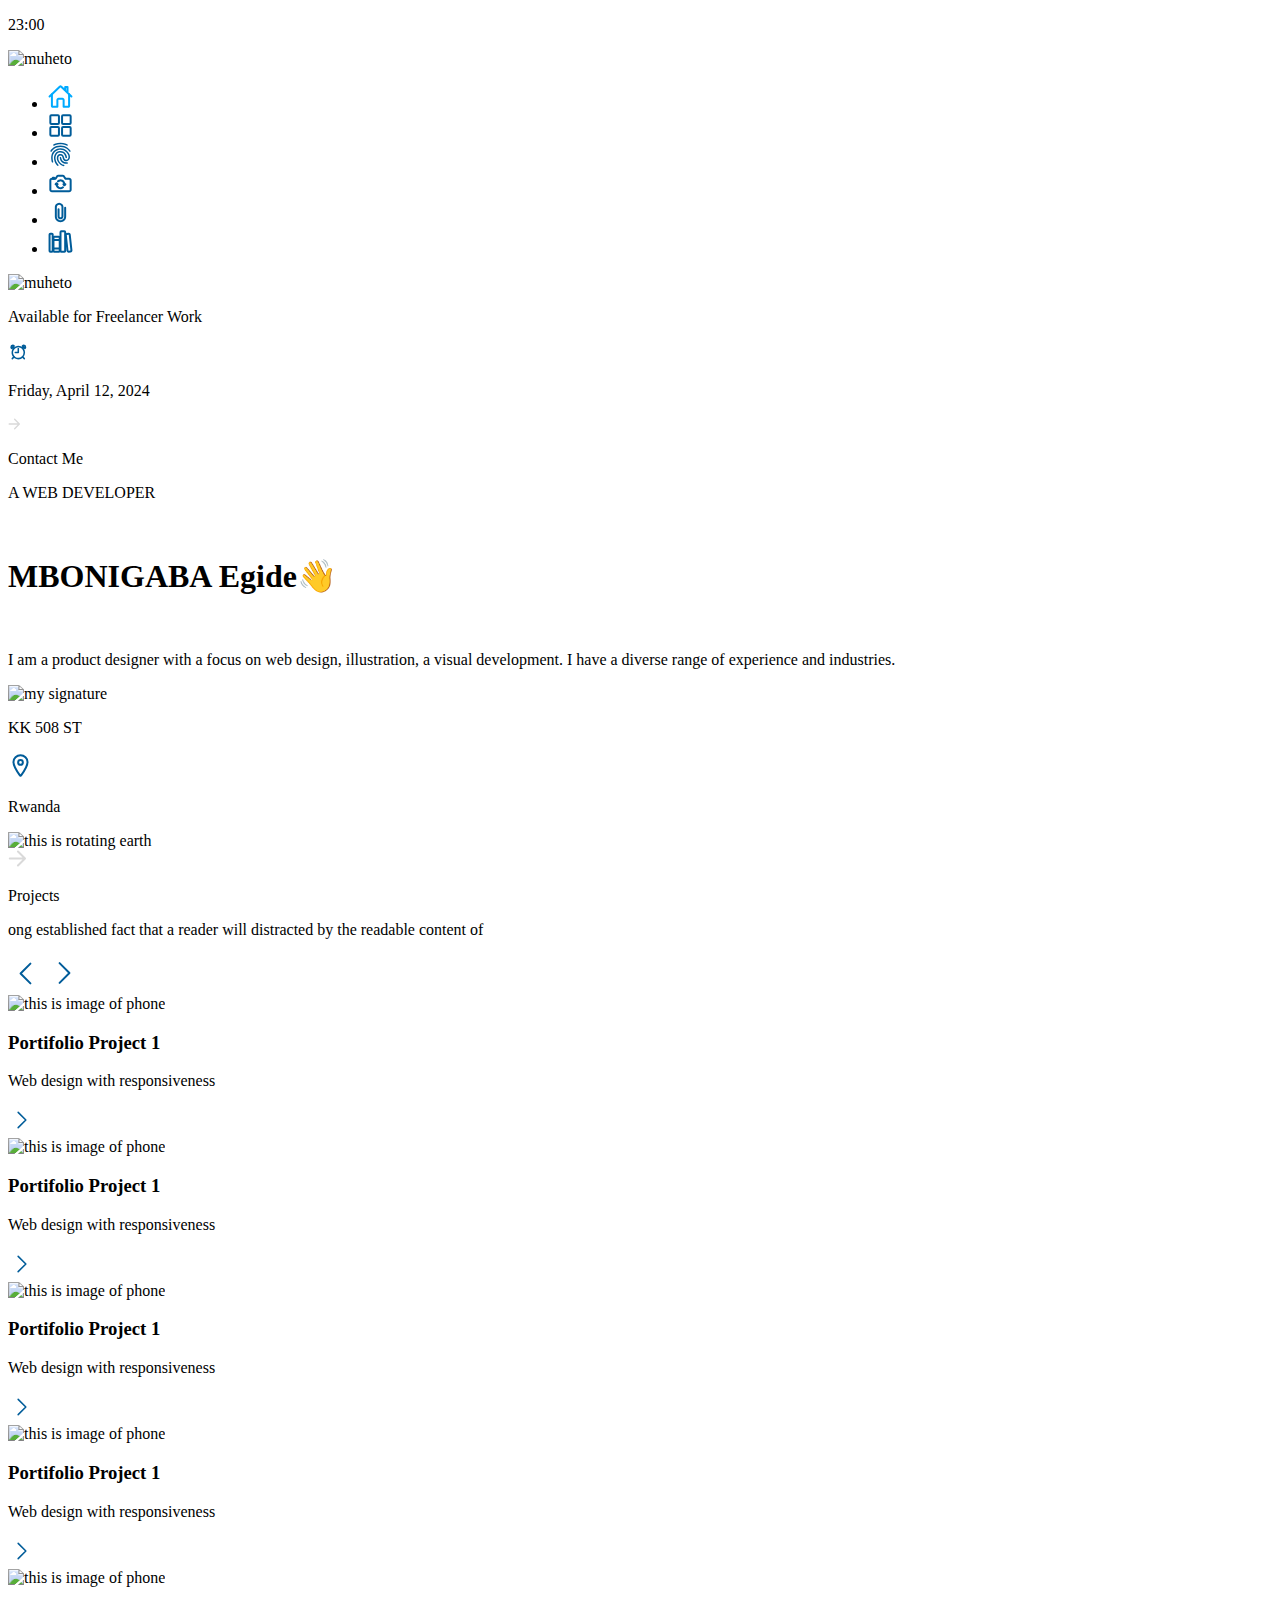
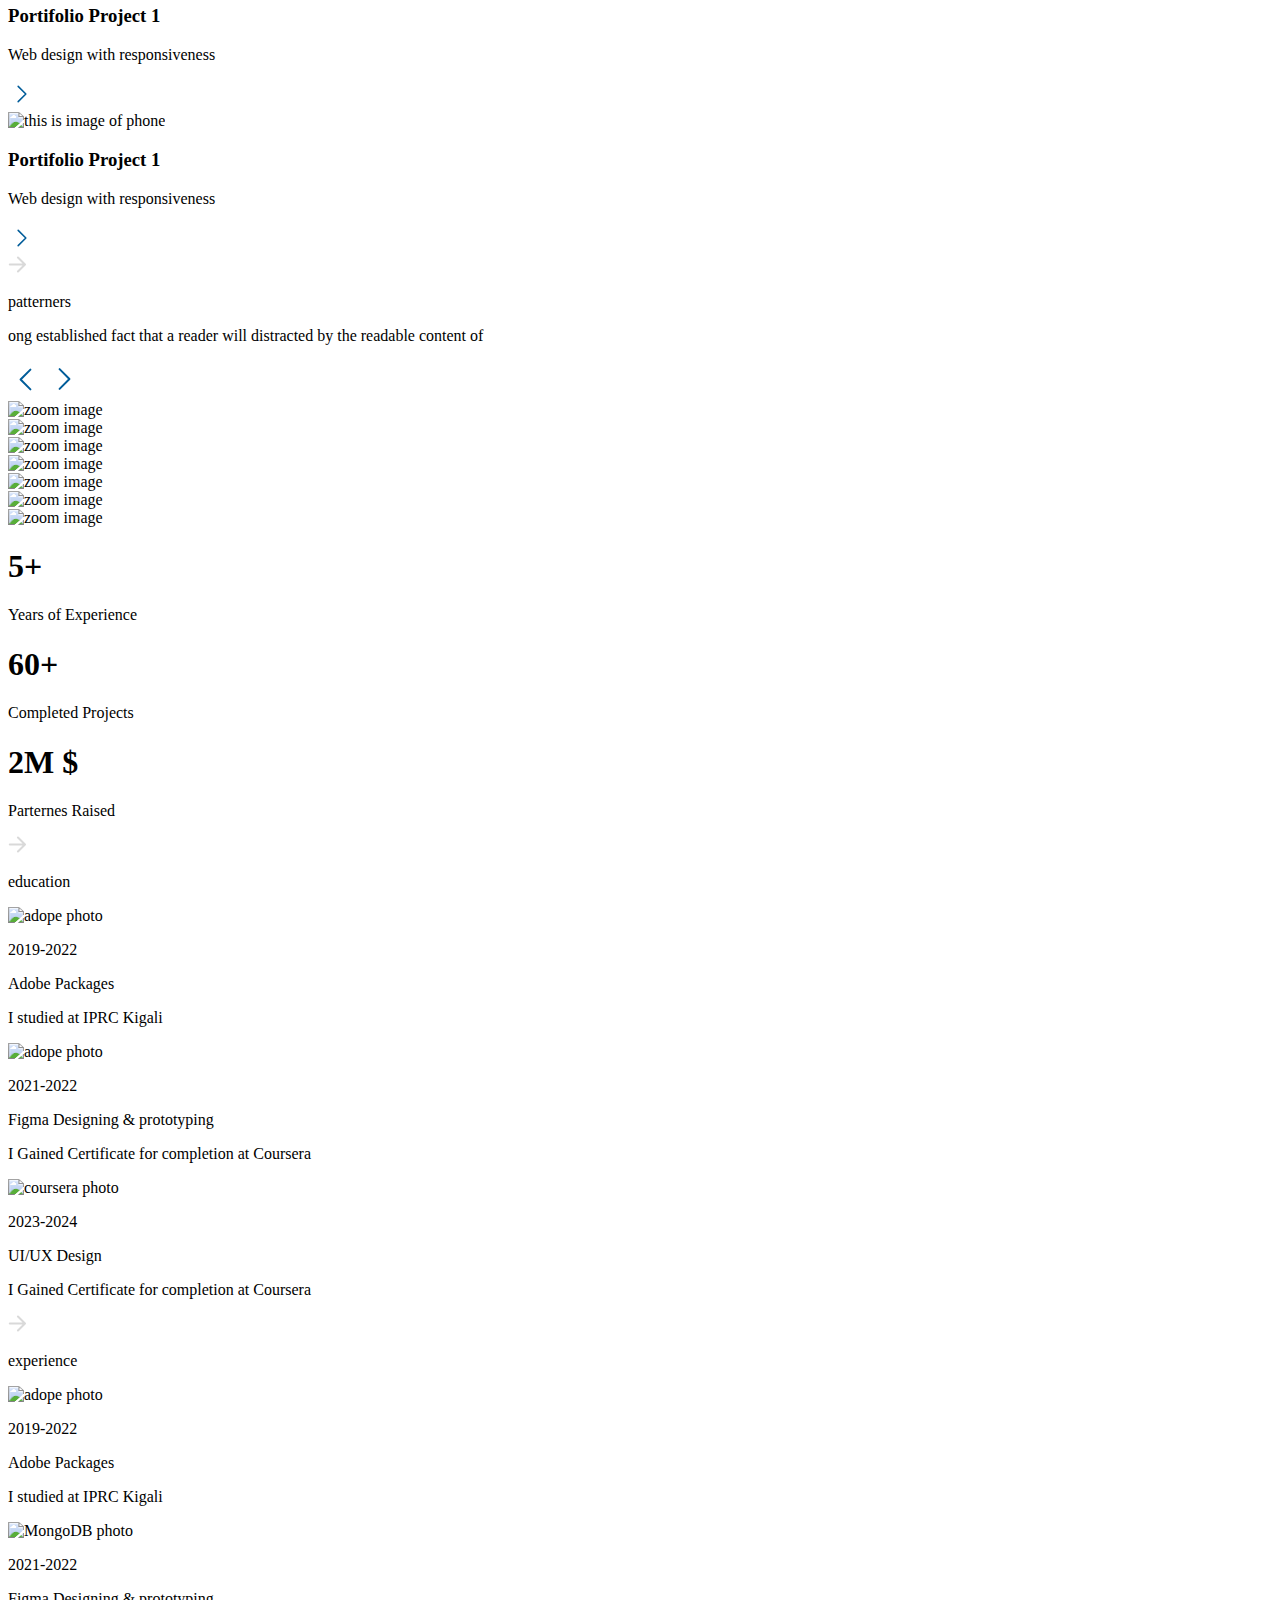
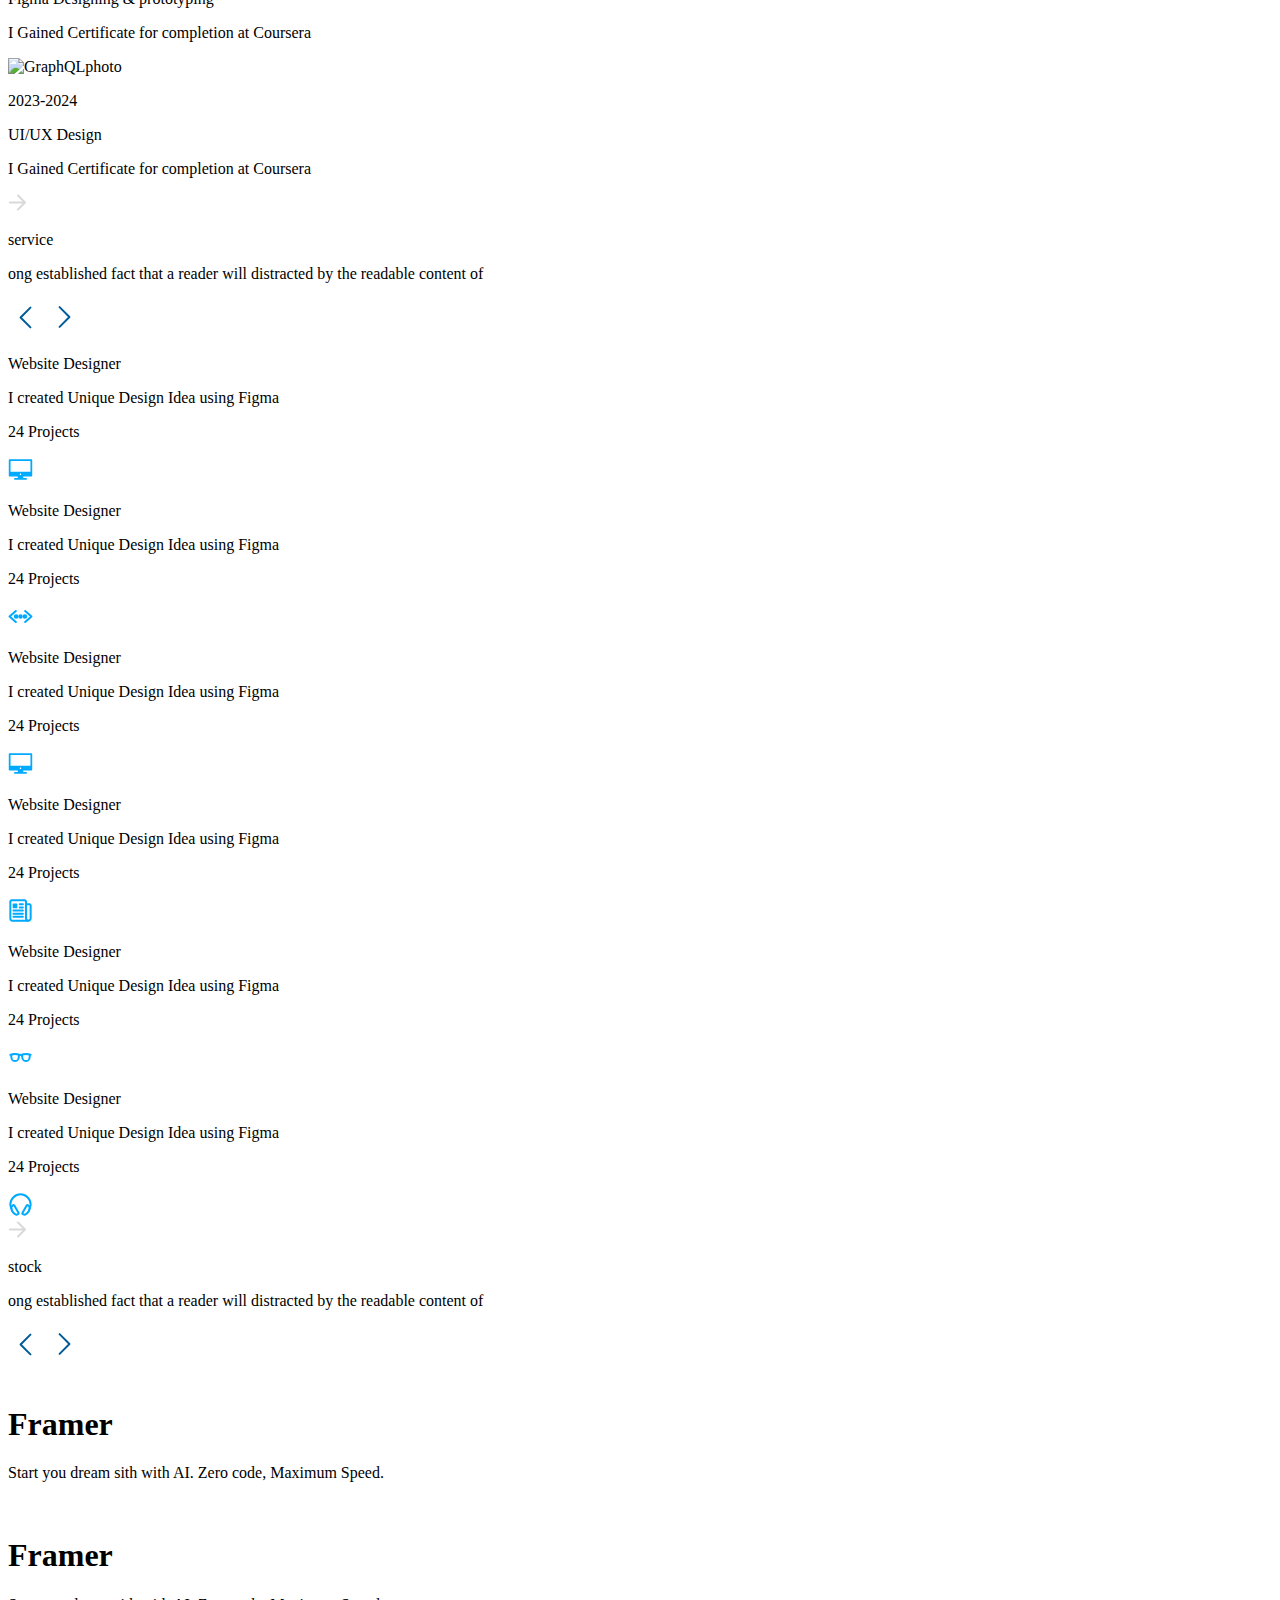
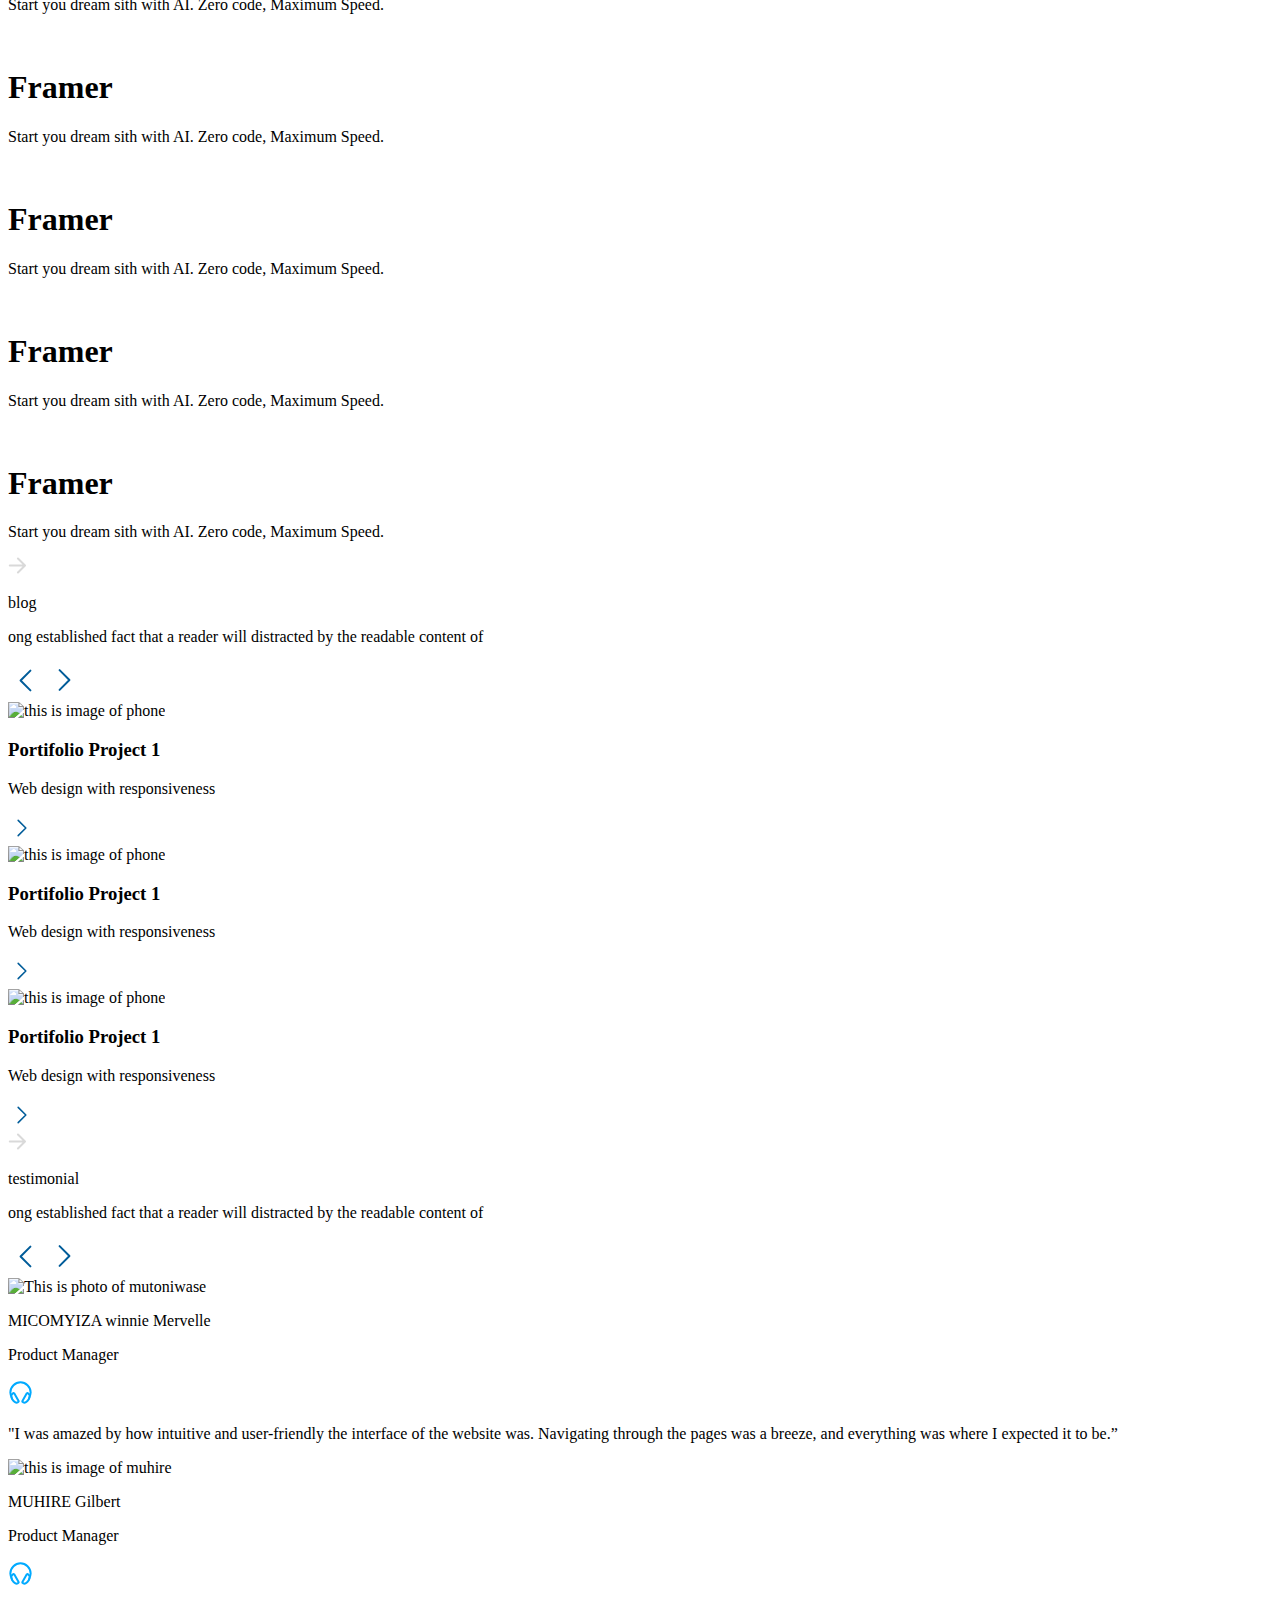
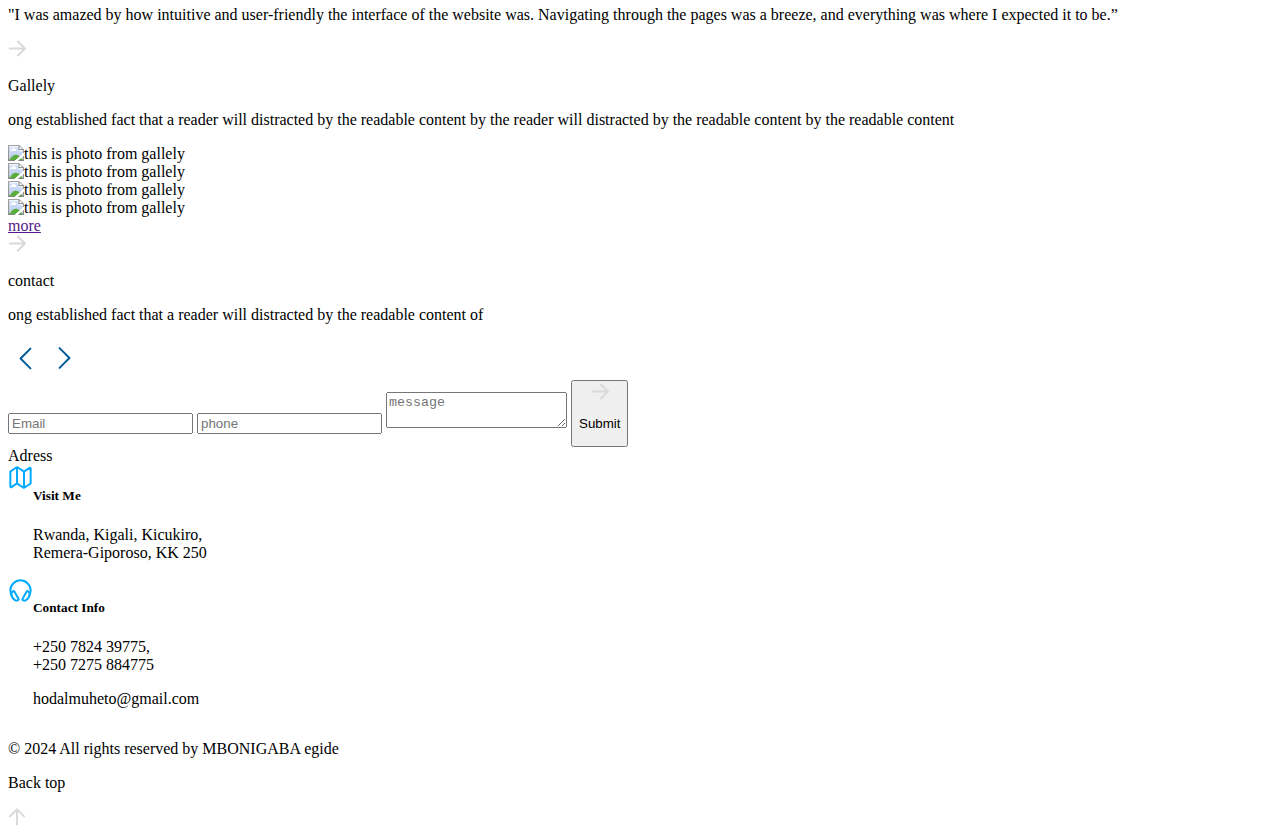
==== index.html @ cd18c8f7 "this is the index file which contains the home page only" ====
<!DOCTYPE html>
<html lang="en">

<head>
    <meta charset="UTF-8">
    <meta author="MBONIGBA EGIDE">
    <meta abbreviation="ict,mbg,egide, web, develop,design">
    <meta name="viewport" content="width=device-width, initial-scale=1.0">
    <title>MBONIGABA EGIDE portifolio</title>
    <link rel="preconnect" href="https://fonts.googleapis.com">
    <link rel="preconnect" href="https://fonts.gstatic.com" crossorigin>
    <link
        href="https://fonts.googleapis.com/css2?family=Ubuntu:ital,wght@0,300;0,400;0,500;0,700;1,300;1,400;1,500;1,700&display=swap"
        rel="stylesheet">
    <link rel="stylesheet" href="style.css">
</head>

<body>
    <aside>
        <div class="asidecontentcontainertop">
            <div class="aside-dates">
                <p>23:00</p>
            </div>
            <div>
                <img class="aside-img" src="images/stranger.jpeg" alt="muheto">
            </div>
        </div>
        <div class="asidecontentcontainerbottom">
            <ul>
                <li><svg width="25" height="25" viewBox="0 0 25 25" fill="none" xmlns="http://www.w3.org/2000/svg">
                        <path
                            d="M3.90625 10.3516V21.875C3.90625 22.0822 3.98856 22.2809 4.13507 22.4274C4.28159 22.5739 4.4803 22.6562 4.6875 22.6562H9.375V16.0156C9.375 15.7048 9.49846 15.4068 9.71823 15.187C9.938 14.9672 10.2361 14.8438 10.5469 14.8438H14.4531C14.7639 14.8438 15.062 14.9672 15.2818 15.187C15.5015 15.4068 15.625 15.7048 15.625 16.0156V22.6562H20.3125C20.5197 22.6562 20.7184 22.5739 20.8649 22.4274C21.0114 22.2809 21.0938 22.0822 21.0938 21.875V10.3516"
                            stroke="#00AAFF" stroke-width="2" stroke-linecap="round" stroke-linejoin="round" />
                        <path
                            d="M23.4375 12.4999L13.0317 2.53894C12.7876 2.28113 12.2168 2.2782 11.9683 2.53894L1.5625 12.4999M19.5312 8.74011V3.12488H17.1875V6.49402"
                            stroke="#00AAFF" stroke-width="2" stroke-linecap="round" stroke-linejoin="round" />
                    </svg>
                </li>
                <li><svg width="25" height="25" viewBox="0 0 25 25" fill="none" xmlns="http://www.w3.org/2000/svg">
                        <path
                            d="M9.96094 2.34375H3.32031C2.78097 2.34375 2.34375 2.78097 2.34375 3.32031V9.96094C2.34375 10.5003 2.78097 10.9375 3.32031 10.9375H9.96094C10.5003 10.9375 10.9375 10.5003 10.9375 9.96094V3.32031C10.9375 2.78097 10.5003 2.34375 9.96094 2.34375Z"
                            stroke="#005C99" stroke-width="2" stroke-linecap="round" stroke-linejoin="round" />
                        <path
                            d="M21.6797 2.34375H15.0391C14.4997 2.34375 14.0625 2.78097 14.0625 3.32031V9.96094C14.0625 10.5003 14.4997 10.9375 15.0391 10.9375H21.6797C22.219 10.9375 22.6562 10.5003 22.6562 9.96094V3.32031C22.6562 2.78097 22.219 2.34375 21.6797 2.34375Z"
                            stroke="#005C99" stroke-width="2" stroke-linecap="round" stroke-linejoin="round" />
                        <path
                            d="M9.96094 14.0625H3.32031C2.78097 14.0625 2.34375 14.4997 2.34375 15.0391V21.6797C2.34375 22.219 2.78097 22.6562 3.32031 22.6562H9.96094C10.5003 22.6562 10.9375 22.219 10.9375 21.6797V15.0391C10.9375 14.4997 10.5003 14.0625 9.96094 14.0625Z"
                            stroke="#005C99" stroke-width="2" stroke-linecap="round" stroke-linejoin="round" />
                        <path
                            d="M21.6797 14.0625H15.0391C14.4997 14.0625 14.0625 14.4997 14.0625 15.0391V21.6797C14.0625 22.219 14.4997 22.6562 15.0391 22.6562H21.6797C22.219 22.6562 22.6562 22.219 22.6562 21.6797V15.0391C22.6562 14.4997 22.219 14.0625 21.6797 14.0625Z"
                            stroke="#005C99" stroke-width="2" stroke-linecap="round" stroke-linejoin="round" />
                    </svg>

                </li>
                <li><svg width="25" height="25" viewBox="0 0 25 25" fill="none" xmlns="http://www.w3.org/2000/svg">
                        <path
                            d="M3.08977 9.86328C2.95803 9.86447 2.82831 9.83078 2.7138 9.76563C2.6298 9.71841 2.55607 9.65492 2.49691 9.57887C2.43775 9.50282 2.39435 9.41574 2.36925 9.32271C2.34415 9.22968 2.33786 9.13259 2.35074 9.0371C2.36362 8.94161 2.39542 8.84965 2.44426 8.7666C3.38567 7.19531 6.24993 3.52783 12.4999 3.52783C15.2084 3.52783 17.5839 4.23926 19.5571 5.6416C21.1811 6.79248 22.0912 8.09522 22.5248 8.72266C22.5798 8.80174 22.6184 8.89104 22.6384 8.98527C22.6584 9.07951 22.6593 9.17679 22.6411 9.27138C22.6229 9.36597 22.5859 9.45597 22.5324 9.53607C22.4789 9.61617 22.4099 9.68476 22.3295 9.73779C22.1652 9.84643 21.965 9.8868 21.7714 9.85034C21.5778 9.81388 21.406 9.70346 21.2924 9.54248C20.5077 8.41406 18.1152 4.98047 12.4999 4.98047C7.01897 4.98047 4.54094 8.14014 3.73382 9.49512C3.66896 9.60827 3.57508 9.70205 3.46185 9.76677C3.34863 9.83149 3.22018 9.86481 3.08977 9.86328Z"
                            fill="#005C99" />
                        <path
                            d="M15.649 24.2188C15.5867 24.2195 15.5245 24.2124 15.464 24.1978C10.9303 23.0747 9.23739 18.5425 9.16854 18.354L9.1578 18.3125C9.12069 18.1816 8.21102 15.0737 9.60751 13.2534C10.2476 12.4233 11.2213 11.9976 12.5069 11.9976C13.7022 11.9976 14.5645 12.3691 15.1573 13.1382C15.6456 13.7661 15.8409 14.5405 16.0299 15.2866C16.4268 16.8403 16.7135 17.6562 18.3634 17.7402C19.088 17.7769 19.5641 17.353 19.8341 16.9922C20.5641 16.0083 20.691 14.4043 20.1407 12.9883C19.4337 11.1606 16.9244 7.71484 12.5001 7.71484C10.6114 7.71484 8.87606 8.32178 7.48446 9.4624C6.3326 10.4072 5.42001 11.7412 4.98055 13.1123C4.16561 15.665 5.23446 19.6777 5.24471 19.7144C5.26967 19.8077 5.27568 19.9052 5.26237 20.0009C5.24907 20.0967 5.21674 20.1888 5.16727 20.2719C5.1178 20.3549 5.05221 20.4272 4.97435 20.4845C4.8965 20.5418 4.80796 20.5829 4.71395 20.6055C4.52404 20.656 4.3219 20.6301 4.15086 20.5333C3.97982 20.4366 3.85348 20.2767 3.79891 20.0879C3.75009 19.9048 2.60848 15.625 3.54989 12.6748C4.57528 9.47803 7.73983 6.25537 12.5016 6.25537C14.7022 6.25537 16.7813 7.00342 18.5167 8.41602C19.8604 9.51465 20.9581 10.9902 21.5323 12.4653C22.2623 14.3486 22.0665 16.4624 21.0348 17.8433C20.3473 18.7642 19.3683 19.2456 18.2838 19.1934C15.4586 19.0518 14.9508 17.0796 14.5807 15.6411C14.1998 14.1655 13.9561 13.4541 12.5016 13.4541C11.7027 13.4541 11.1417 13.6738 10.7926 14.1289C10.3165 14.7515 10.2794 15.7246 10.3321 16.4307C10.3667 16.9226 10.4502 17.4098 10.5811 17.8853C10.6974 18.1782 12.2105 21.8892 15.8346 22.7871C15.9282 22.8093 16.0166 22.8499 16.0944 22.9065C16.1723 22.9631 16.2381 23.0346 16.2881 23.1169C16.338 23.1992 16.3712 23.2906 16.3855 23.3858C16.3999 23.4809 16.3952 23.578 16.3717 23.6714C16.3274 23.829 16.2329 23.9678 16.1024 24.0666C15.9719 24.1654 15.8127 24.2189 15.649 24.2188Z"
                            fill="#005C99" />
                        <path
                            d="M9.8296 23.8838C9.72799 23.884 9.62737 23.8637 9.53375 23.8242C9.44012 23.7847 9.35542 23.7268 9.28468 23.6538C7.47023 21.7495 6.44386 19.6201 6.05763 16.9575V16.9434C5.84083 15.1807 6.15822 12.6851 7.71339 10.9692C8.86134 9.70312 10.4751 9.05957 12.5015 9.05957C14.898 9.05957 16.7813 10.1738 17.9556 12.2769C18.8076 13.8047 18.9766 15.3271 18.981 15.3896C18.9899 15.486 18.9797 15.5832 18.9511 15.6756C18.9224 15.7681 18.8758 15.8539 18.8138 15.9283C18.7519 16.0027 18.676 16.0641 18.5903 16.1091C18.5046 16.1541 18.4109 16.1817 18.3145 16.1904C18.12 16.2115 17.925 16.1553 17.7716 16.0339C17.6182 15.9125 17.5188 15.7356 17.4946 15.5415C17.366 14.628 17.0704 13.746 16.6226 12.9395C15.7124 11.3335 14.3277 10.5171 12.4961 10.5171C10.9141 10.5171 9.67628 10.9932 8.82472 11.9331C7.59718 13.2881 7.35988 15.3755 7.52833 16.7563C7.86671 19.1108 8.7715 20.9839 10.3692 22.6577C10.4358 22.7271 10.4879 22.8091 10.5222 22.899C10.5565 22.9889 10.5725 23.0848 10.569 23.181C10.5655 23.2771 10.5428 23.3716 10.5021 23.4588C10.4614 23.546 10.4035 23.6241 10.332 23.6885C10.1944 23.8133 10.0154 23.8828 9.8296 23.8838Z"
                            fill="#005C99" />
                        <path
                            d="M18.1885 21.7861C16.6016 21.7861 15.2524 21.3467 14.1729 20.4731C12.0039 18.7256 11.7607 15.8794 11.75 15.7593C11.7347 15.5621 11.7984 15.367 11.927 15.2167C12.0556 15.0665 12.2386 14.9735 12.4358 14.9583C12.633 14.943 12.8281 15.0066 12.9783 15.1352C13.1286 15.2639 13.2215 15.4469 13.2368 15.644C13.2422 15.686 13.459 18.0142 15.1309 19.355C16.1201 20.145 17.4424 20.4585 19.0718 20.2754C19.2665 20.2518 19.4627 20.3062 19.6174 20.4268C19.7721 20.5474 19.8728 20.7243 19.8975 20.9189C19.9081 21.0151 19.8995 21.1124 19.8722 21.2052C19.8449 21.2979 19.7993 21.3844 19.7382 21.4594C19.6771 21.5343 19.6017 21.5964 19.5164 21.642C19.4311 21.6875 19.3375 21.7156 19.2412 21.7246C18.8918 21.7654 18.5403 21.7859 18.1885 21.7861ZM19.4424 2.38232C18.8232 1.97949 16.6279 0.78125 12.5 0.78125C8.16699 0.78125 5.96631 2.10498 5.47949 2.44141C5.44734 2.46114 5.41724 2.48404 5.38965 2.50977C5.38674 2.51258 5.38294 2.51431 5.37891 2.51465C5.30117 2.58252 5.23879 2.66619 5.19594 2.76007C5.15308 2.85395 5.13073 2.95588 5.13037 3.05908C5.13171 3.15582 5.15212 3.25134 5.19044 3.34018C5.22875 3.42901 5.28423 3.50941 5.35367 3.57677C5.42312 3.64413 5.50517 3.69712 5.59513 3.73272C5.6851 3.76831 5.7812 3.78579 5.87793 3.78418C6.03298 3.78408 6.18428 3.73654 6.31152 3.64795C6.33252 3.63232 8.22656 2.24072 12.5015 2.24072C16.7764 2.24072 18.6807 3.62744 18.7012 3.6377C18.8312 3.7341 18.989 3.78552 19.1509 3.78418C19.2477 3.78566 19.3438 3.76801 19.4338 3.73224C19.5238 3.69647 19.6058 3.64328 19.6752 3.57573C19.7446 3.50818 19.7999 3.42759 19.838 3.3386C19.8762 3.2496 19.8964 3.15395 19.8975 3.05713C19.8975 2.9121 19.8542 2.77037 19.7731 2.65014C19.692 2.5299 19.5769 2.43664 19.4424 2.38232Z"
                            fill="#005C99" />
                    </svg>
                </li>
                <li><svg width="25" height="25" viewBox="0 0 25 25" fill="none" xmlns="http://www.w3.org/2000/svg">
                        <path
                            d="M17.1162 7.25977L15.8164 5.20605C15.5425 4.88672 15.167 4.6875 14.7461 4.6875H10.2539C9.83301 4.6875 9.45752 4.88672 9.18359 5.20605L7.88379 7.25977C7.60986 7.57959 7.25684 7.8125 6.83594 7.8125H3.90625C3.49185 7.8125 3.09442 7.97712 2.8014 8.27015C2.50837 8.56317 2.34375 8.9606 2.34375 9.375V18.75C2.34375 19.1644 2.50837 19.5618 2.8014 19.8549C3.09442 20.1479 3.49185 20.3125 3.90625 20.3125H21.0938C21.5082 20.3125 21.9056 20.1479 22.1986 19.8549C22.4916 19.5618 22.6562 19.1644 22.6562 18.75V9.375C22.6562 8.9606 22.4916 8.56317 22.1986 8.27015C21.9056 7.97712 21.5082 7.8125 21.0938 7.8125H18.2129C17.7905 7.8125 17.3901 7.57959 17.1162 7.25977Z"
                            stroke="#005C99" stroke-width="2" stroke-linecap="round" stroke-linejoin="round" />
                        <path
                            d="M6.05469 7.71484V6.64062H4.88281V7.71484M16.3945 13.9268V13.2769C16.3942 12.5357 16.183 11.81 15.7857 11.1843C15.3883 10.5587 14.8212 10.0591 14.1505 9.74368C13.4798 9.4283 12.7333 9.31023 11.998 9.40326C11.2627 9.49628 10.5691 9.79657 9.99805 10.269M8.59375 12.6357V13.2856C8.59429 14.0252 8.80478 14.7495 9.20075 15.3741C9.59672 15.9988 10.1619 16.4982 10.8305 16.8143C11.4992 17.1304 12.2438 17.2502 12.9779 17.1597C13.7119 17.0692 14.4052 16.7722 14.9771 16.3032"
                            stroke="#005C99" stroke-width="2" stroke-linecap="round" stroke-linejoin="round" />
                        <path
                            d="M9.57031 13.2812L8.59375 12.3047L7.61719 13.2812M17.3828 13.2812L16.4062 14.2578L15.4297 13.2812"
                            stroke="#005C99" stroke-width="2" stroke-linecap="round" stroke-linejoin="round" />
                    </svg>
                </li>
                <li><svg width="25" height="25" viewBox="0 0 25 25" fill="none" xmlns="http://www.w3.org/2000/svg">
                        <path
                            d="M10.5508 9.37496V16.3989C10.5589 16.9125 10.7686 17.4023 11.1347 17.7627C11.5008 18.123 11.9939 18.325 12.5076 18.325C13.0213 18.325 13.5143 18.123 13.8804 17.7627C14.2465 17.4023 14.4562 16.9125 14.4644 16.3989L14.4707 7.19235C14.476 6.75335 14.3942 6.31766 14.2299 5.91053C14.0655 5.50341 13.822 5.13295 13.5135 4.82063C13.2049 4.50831 12.8375 4.26034 12.4324 4.0911C12.0273 3.92186 11.5926 3.83472 11.1536 3.83472C10.7145 3.83472 10.2799 3.92186 9.87477 4.0911C9.46967 4.26034 9.10219 4.50831 8.79363 4.82063C8.48508 5.13295 8.24159 5.50341 8.07728 5.91053C7.91297 6.31766 7.8311 6.75335 7.83643 7.19235V16.4609C7.82748 17.0789 7.94149 17.6926 8.17182 18.2662C8.40214 18.8398 8.7442 19.3619 9.17809 19.8021C9.61199 20.2423 10.1291 20.5919 10.6993 20.8305C11.2695 21.0691 11.8814 21.192 12.4995 21.192C13.1176 21.192 13.7296 21.0691 14.2998 20.8305C14.87 20.5919 15.387 20.2423 15.8209 19.8021C16.2548 19.3619 16.5969 18.8398 16.8272 18.2662C17.0575 17.6926 17.1715 17.0789 17.1626 16.4609V7.79977"
                            stroke="#005C99" stroke-width="2" stroke-miterlimit="10" stroke-linecap="round" />
                    </svg>
                </li>
                <li><svg width="25" height="25" viewBox="0 0 25 25" fill="none" xmlns="http://www.w3.org/2000/svg">
                        <path
                            d="M3.90625 4.6875H2.34375C1.91228 4.6875 1.5625 5.03728 1.5625 5.46875V21.875C1.5625 22.3065 1.91228 22.6562 2.34375 22.6562H3.90625C4.33772 22.6562 4.6875 22.3065 4.6875 21.875V5.46875C4.6875 5.03728 4.33772 4.6875 3.90625 4.6875Z"
                            stroke="#005C99" stroke-width="2" stroke-linejoin="round" />
                        <path d="M5.46875 10.9375H11.7188M5.46875 19.5312H11.7188" stroke="#005C99" stroke-width="2"
                            stroke-linecap="round" stroke-linejoin="round" />
                        <path
                            d="M10.9375 7.8125H6.25C5.81853 7.8125 5.46875 8.16228 5.46875 8.59375V21.875C5.46875 22.3065 5.81853 22.6562 6.25 22.6562H10.9375C11.369 22.6562 11.7188 22.3065 11.7188 21.875V8.59375C11.7188 8.16228 11.369 7.8125 10.9375 7.8125Z"
                            stroke="#005C99" stroke-width="2" stroke-linejoin="round" />
                        <path
                            d="M16.4062 2.34375H13.2812C12.8498 2.34375 12.5 2.69353 12.5 3.125V21.875C12.5 22.3065 12.8498 22.6562 13.2812 22.6562H16.4062C16.8377 22.6562 17.1875 22.3065 17.1875 21.875V3.125C17.1875 2.69353 16.8377 2.34375 16.4062 2.34375Z"
                            stroke="#005C99" stroke-width="2" stroke-linejoin="round" />
                        <path
                            d="M20.6278 4.69277L18.6552 4.90029C18.1122 4.95742 17.7186 5.46523 17.7797 6.02822L19.4848 21.7309C19.5463 22.2938 20.0399 22.7074 20.5829 22.6508L22.5556 22.4433C23.0985 22.3861 23.4921 21.8783 23.431 21.3153L21.7284 5.61513C21.6644 5.0497 21.1708 4.63564 20.6278 4.69277Z"
                            stroke="#005C99" stroke-width="2" stroke-linejoin="round" />
                    </svg>
                </li>
            </ul>
        </div>
    </aside>
    <main class="maincontentcontainer">
        <section class="maincontentcontainersectionhome">
            <img src="images/stranger.jpeg" alt="muheto">
            <div class="maincontentcontainerhome">

                <div class="maincontentcontainerhometop">
                    <div class="flex-row-center-center">
                        <div id="circlepoint"></div>
                        <p>Available for Freelancer Work</p>

                    </div>
                    <div class="flex-row-center-center">
                        <svg width="20" height="20" viewBox="0 0 26 25" fill="none" xmlns="http://www.w3.org/2000/svg">
                            <path
                                d="M21.1987 13.2812C21.1987 11.7361 20.7405 10.2256 19.8821 8.94086C19.0236 7.6561 17.8035 6.65475 16.376 6.06344C14.9484 5.47213 13.3776 5.31742 11.8621 5.61887C10.3466 5.92031 8.95457 6.66438 7.86197 7.75698C6.76937 8.84958 6.0253 10.2416 5.72385 11.7571C5.42241 13.2726 5.57712 14.8434 6.16843 16.271C6.75974 17.6985 7.76109 18.9187 9.04585 19.7771C10.3306 20.6356 11.8411 21.0937 13.3862 21.0938C15.4582 21.0937 17.4454 20.2706 18.9105 18.8055C20.3756 17.3404 21.1987 15.3533 21.1987 13.2812ZM7.82227 4.45361C7.4123 4.10279 6.89115 3.90883 6.35157 3.90625L6.21534 3.91016C4.96778 3.98535 4.00782 5.07812 4.01124 6.39648C4.01124 7.0415 4.23878 7.34228 4.54249 7.72607C4.56136 7.75074 4.58518 7.77117 4.61243 7.78605C4.63968 7.80094 4.66975 7.80995 4.70069 7.8125H4.74366C4.76786 7.81207 4.79163 7.80607 4.81313 7.79498C4.83464 7.78389 4.8533 7.768 4.86768 7.74854L7.83497 4.83398C7.86031 4.80836 7.8801 4.7778 7.89312 4.7442C7.90614 4.7106 7.91211 4.67468 7.91065 4.63867C7.90942 4.60341 7.90094 4.56878 7.88574 4.53694C7.87053 4.5051 7.84893 4.47673 7.82227 4.45361ZM18.9434 4.45361C19.3533 4.10279 19.8745 3.90883 20.4141 3.90625L20.5503 3.91016C21.7979 3.98535 22.7578 5.07812 22.7544 6.39648C22.7544 7.0415 22.5269 7.34228 22.2232 7.72607C22.2042 7.75065 22.1804 7.77099 22.1531 7.78579C22.1259 7.80059 22.0959 7.80952 22.0649 7.81201H22.022C21.9978 7.81158 21.974 7.80558 21.9525 7.79449C21.931 7.7834 21.9123 7.76751 21.898 7.74805L18.9307 4.83398C18.9053 4.80836 18.8855 4.7778 18.8725 4.7442C18.8595 4.7106 18.8535 4.67468 18.855 4.63867C18.8562 4.60341 18.8647 4.56878 18.8799 4.53694C18.8951 4.5051 18.9167 4.47673 18.9434 4.45361Z"
                                stroke="#005C99" stroke-width="2" stroke-miterlimit="10" />
                            <path
                                d="M13.3862 7.8125V13.2812H9.47998M21.1987 21.0938L19.2456 19.1406M5.57373 21.0938L7.52686 19.1406"
                                stroke="#005C99" stroke-width="2" stroke-linecap="round" stroke-linejoin="round" />
                        </svg>
                        <p>Friday, April 12, 2024</p>

                    </div>
                    <div class="flex-row-center-center">
                        <svg width="12" height="12" viewBox="0 0 18 17" fill="none" xmlns="http://www.w3.org/2000/svg">
                            <path d="M9.96875 1.46875L17 8.5L9.96875 15.5312M16.0234 8.5H1.76562" stroke="#D9D9D9"
                                stroke-width="2" stroke-linecap="round" stroke-linejoin="round" />
                        </svg>
                        <p>Contact Me</p>

                    </div>

                </div>
                <div class="lowerdiv">
                    <div class="lowerdivleft">
                        <div>
                            <p>A WEB DEVELOPER</p><br>
                            <h1> MBONIGABA Egide👋 </h1><br>
                            <p>I am a product designer with a focus on web design, illustration, a visual
                                development. I
                                have a diverse range of experience and industries.
                            </p>
                            <div>
                                <img id="signature" src="images/Signature.png" alt="my signature">
                            </div>
                        </div>
                    </div>
                    <div class="lowerdivright">

                        <div id="location">
                            <div class="flex-row-center-center">
                                <p> KK 508 ST</p>
                            </div>
                            <div>
                                <div class="flex-row-center-center"><svg width="25" height="25" viewBox="0 0 25 25"
                                        fill="none" xmlns="http://www.w3.org/2000/svg">
                                        <path
                                            d="M12.5 2.34375C8.61816 2.34375 5.46875 5.34131 5.46875 9.0332C5.46875 13.2812 10.1562 20.0132 11.8774 22.3384C11.9489 22.4365 12.0425 22.5164 12.1507 22.5715C12.2589 22.6265 12.3786 22.6552 12.5 22.6552C12.6214 22.6552 12.7411 22.6265 12.8493 22.5715C12.9575 22.5164 13.0511 22.4365 13.1226 22.3384C14.8438 20.0142 19.5312 13.2847 19.5312 9.0332C19.5312 5.34131 16.3818 2.34375 12.5 2.34375Z"
                                            stroke="#005C99" stroke-width="2" stroke-linecap="round"
                                            stroke-linejoin="round" />
                                        <path
                                            d="M12.5 11.7188C13.7944 11.7188 14.8438 10.6694 14.8438 9.375C14.8438 8.08058 13.7944 7.03125 12.5 7.03125C11.2056 7.03125 10.1562 8.08058 10.1562 9.375C10.1562 10.6694 11.2056 11.7188 12.5 11.7188Z"
                                            stroke="#005C99" stroke-width="2" stroke-linecap="round"
                                            stroke-linejoin="round" />
                                    </svg>
                                    <p>Rwanda</p>
                                </div>

                            </div>
                        </div>

                        <div><img id="rotatingearth" src="images/globe_hjt5cylq-ezgif.com-crop.gif"
                                alt="this is rotating earth"></div>

                    </div>
                </div>
            </div>

        </section>
        <section class="project">
            <header>
                <div class="flex-row-center-center">
                    <svg width="18" height="17" viewBox="0 0 18 17" fill="none" xmlns="http://www.w3.org/2000/svg">
                        <path d="M9.96875 1.46875L17 8.5L9.96875 15.5312M16.0234 8.5H1.76562" stroke="#D9D9D9"
                            stroke-width="2" stroke-linecap="round" stroke-linejoin="round" />
                    </svg>
                    <p>Projects</p>
                </div>
                <div class="flex-row-center-center">
                    <p>ong established fact that a reader will distracted by the readable content of
                    </p>
                </div>
                <div class="svgcontainer">
                    <svg class="flex-row-center-center" width="35" height="35" viewBox="0 0 35 35" fill="none"
                        xmlns="http://www.w3.org/2000/svg">
                        <path d="M22.4219 27.3438L12.5781 17.5L22.4219 7.65625" stroke="#005C99" stroke-width="2"
                            stroke-linecap="round" stroke-linejoin="round" />
                    </svg>
                    <svg class="flex-row-center-center" width="35" height="36" viewBox="0 0 35 36" fill="none"
                        xmlns="http://www.w3.org/2000/svg">
                        <path d="M12.5781 27.8438L22.4219 18L12.5781 8.15625" stroke="#005C99" stroke-width="2"
                            stroke-linecap="round" stroke-linejoin="round" />
                    </svg>

                </div>
            </header>

            <div class="projectcard">
                <div class="projectcardupper">
                    <div class="card1 ">
                        <div>
                            <img src="images/phone1.png" width="340px" height="320px" alt="this is image of phone">
                        </div>
                        <div class="flex-row-style">
                            <div>
                                <h3>Portifolio Project 1</h3>
                                <p>Web design with responsiveness</p>
                            </div>

                            <div class="flex-row-center-center">
                                <svg width="28" height="28" viewBox="0 0 35 36" fill="none"
                                    xmlns="http://www.w3.org/2000/svg">
                                    <path d="M12.5781 27.8438L22.4219 18L12.5781 8.15625" stroke="#005C99"
                                        stroke-width="2" stroke-linecap="round" stroke-linejoin="round" />
                                </svg>
                            </div>
                        </div>
                    </div>

                    <div class="card1">
                        <img src="images/phone3.png" width="340px" height="320px" alt="this is image of phone">
                        <div class="flex-row-style">
                            <div>
                                <h3>Portifolio Project 1</h3>
                                <p>Web design with responsiveness</p>
                            </div>
                            <div class="flex-row-center-center">
                                <svg width="28" height="28" viewBox="0 0 35 36" fill="none"
                                    xmlns="http://www.w3.org/2000/svg">
                                    <path d="M12.5781 27.8438L22.4219 18L12.5781 8.15625" stroke="#005C99"
                                        stroke-width="2" stroke-linecap="round" stroke-linejoin="round" />
                                </svg>
                            </div>
                        </div>
                    </div>
                    <div class="card1">
                        <img src="images/phone1.png" width="340px" height="320px" alt="this is image of phone">
                        <div class="flex-row-style">
                            <div>
                                <h3>Portifolio Project 1</h3>
                                <p>Web design with responsiveness</p>
                            </div>
                            <div class="flex-row-center-center">
                                <svg width="28" height="28" viewBox="0 0 35 36" fill="none"
                                    xmlns="http://www.w3.org/2000/svg">
                                    <path d="M12.5781 27.8438L22.4219 18L12.5781 8.15625" stroke="#005C99"
                                        stroke-width="2" stroke-linecap="round" stroke-linejoin="round" />
                                </svg>
                            </div>
                        </div>
                    </div>
                </div>
                <div class="projectcardlower">
                    <div class="card1">
                        <img src="images/phone6.png" width="340px" height="320px" alt="this is image of phone">
                        <div class="flex-row-style">
                            <div>
                                <h3>Portifolio Project 1</h3>
                                <p>Web design with responsiveness</p>
                            </div>
                            <div class="flex-row-center-center">
                                <svg width="28" height="28" viewBox="0 0 35 36" fill="none"
                                    xmlns="http://www.w3.org/2000/svg">
                                    <path d="M12.5781 27.8438L22.4219 18L12.5781 8.15625" stroke="#005C99"
                                        stroke-width="2" stroke-linecap="round" stroke-linejoin="round" />
                                </svg>
                            </div>
                        </div>
                    </div>
                    <div class="card1">

                        <img src="images/phone4.png" width="340px" height="320px" alt="this is image of phone">
                        <div class="flex-row-style">
                            <div>
                                <h3>Portifolio Project 1</h3>
                                <p>Web design with responsiveness</p>
                            </div>
                            <div class="flex-row-center-center">
                                <svg width="28" height="28" viewBox="0 0 35 36" fill="none"
                                    xmlns="http://www.w3.org/2000/svg">
                                    <path d="M12.5781 27.8438L22.4219 18L12.5781 8.15625" stroke="#005C99"
                                        stroke-width="2" stroke-linecap="round" stroke-linejoin="round" />
                                </svg>
                            </div>
                        </div>
                    </div>
                    <div class="card1">
                        <img src="images/phone5.png" width="340px" height="320px" alt="this is image of phone">
                        <div class="flex-row-style">
                            <div>
                                <h3>Portifolio Project 1</h3>
                                <p>Web design with responsiveness</p>
                            </div>
                            <div class="flex-row-center-center">
                                <svg width="28" height="28" viewBox="0 0 35 36" fill="none"
                                    xmlns="http://www.w3.org/2000/svg">
                                    <path d="M12.5781 27.8438L22.4219 18L12.5781 8.15625" stroke="#005C99"
                                        stroke-width="2" stroke-linecap="round" stroke-linejoin="round" />
                                </svg>
                            </div>
                        </div>
        </section>
        <section class="patterners">
            <header>
                <div class="flex-row-center-center">
                    <svg width="18" height="17" viewBox="0 0 18 17" fill="none" xmlns="http://www.w3.org/2000/svg">
                        <path d="M9.96875 1.46875L17 8.5L9.96875 15.5312M16.0234 8.5H1.76562" stroke="#D9D9D9"
                            stroke-width="2" stroke-linecap="round" stroke-linejoin="round" />
                    </svg>
                    <p>patterners</p>
                </div>
                <div class="flex-row-center-center">
                    <p>ong established fact that a reader will distracted by the readable content of
                    </p>
                </div>
                <div class="svgcontainer">
                    <svg class="flex-row-center-center" width="35" height="35" viewBox="0 0 35 35" fill="none"
                        xmlns="http://www.w3.org/2000/svg">
                        <path d="M22.4219 27.3438L12.5781 17.5L22.4219 7.65625" stroke="#005C99" stroke-width="2"
                            stroke-linecap="round" stroke-linejoin="round" />
                    </svg>
                    <svg class="flex-row-center-center" width="35" height="36" viewBox="0 0 35 36" fill="none"
                        xmlns="http://www.w3.org/2000/svg">
                        <path d="M12.5781 27.8438L22.4219 18L12.5781 8.15625" stroke="#005C99" stroke-width="2"
                            stroke-linecap="round" stroke-linejoin="round" />
                    </svg>

                </div>
            </header>
            <div class="mainimagecontainer">
                <div class="imagecontainer flex-row-center-center">
                    <img src="https://wpriverthemes.com/stag/wp-content/uploads/2024/02/client-6.png" width="80px"
                        alt="zoom image">
                </div>
                <div class="imagecontainer flex-row-center-center">
                    <img src="https://wpriverthemes.com/stag/wp-content/uploads/2024/02/client-5.png" width="80px"
                        alt="zoom image">
                </div>
                <div class="imagecontainer flex-row-center-center">
                    <img src="https://wpriverthemes.com/stag/wp-content/uploads/2024/02/client-6.png" width="80px"
                        alt="zoom image">
                </div>
                <div class="imagecontainer flex-row-center-center">
                    <img src="https://wpriverthemes.com/stag/wp-content/uploads/2024/02/client-1.png" width="80px"
                        alt="zoom image">
                </div>
                <div class="imagecontainer flex-row-center-center">
                    <img src="https://wpriverthemes.com/stag/wp-content/uploads/2024/02/client-6.png" width="80px"
                        alt="zoom image">
                </div>
                <div class="imagecontainer flex-row-center-center">
                    <img src="https://wpriverthemes.com/stag/wp-content/uploads/2024/02/client-5.png" width="80px"
                        alt="zoom image">
                </div>
                <div class="imagecontainer flex-row-center-center">
                    <img src="https://wpriverthemes.com/stag/wp-content/uploads/2024/02/client-6.png" width="80px"
                        alt="zoom image">
                </div>


            </div>
            <div class="content-container">
                <div class="content flex-row-center-center ">
                    <h1>5+</h1>
                    <p>Years of Experience</p>
                </div>
                <div class="content flex-row-center-center">
                    <h1>60+</h1>
                    <p>Completed Projects</p>
                </div>
                <div class="content flex-row-center-center">
                    <h1>2M $</h1>
                    <p>Parternes Raised</p>
                </div>

            </div>
        </section>
        <section class="education-and-exp flex-row-style">
            <div class="contentcontainer flex-row-style">
                <div class="educationcontent-container">
                    <div class="educationhead-content">
                        <svg width="18" height="17" viewBox="0 0 18 17" fill="none" xmlns="http://www.w3.org/2000/svg">
                            <path d="M9.96875 1.46875L17 8.5L9.96875 15.5312M16.0234 8.5H1.76562" stroke="#D9D9D9"
                                stroke-width="2" stroke-linecap="round" stroke-linejoin="round" />
                        </svg>
                        <p>education</p>
                    </div>
                    <div class=" education-content-container-card">
                        <Div class="special-design">
                            <div class="rectangle"></div>
                            <div class="smalldiv">
                                <div class="line"></div>
                                <div class="line"></div>
                                <div class="line"></div>
                                <div class="line"></div>
                                <div class="line"></div>
                            </div>
                            <div class="rectangle"></div>
                            <div class="smalldiv">
                                <div class="line"></div>
                                <div class="line"></div>
                                <div class="line"></div>
                                <div class="line"></div>
                                <div class="line"></div>
                            </div>
                            <div class="rectangle"></div>
                        </Div>
                        <div>
                            <div class="container">
                                <div>
                                    <img src="images/image 5.jpg" alt="adope photo">
                                </div>
                                <div>
                                    <p>2019-2022</p>
                                    <p>Adobe Packages</p>
                                    <p>I studied at IPRC Kigali</p>
                                </div>
                            </div>
                            <div class="container">
                                <div>
                                    <img src="images/Figma svg.png" alt="adope photo">
                                </div>
                                <div>
                                    <p>2021-2022</p>
                                    <p>Figma Designing & prototyping</p>
                                    <p>I Gained Certificate for completion at Coursera</p>
                                </div>
                            </div>
                            <div class="container">
                                <div>
                                    <img src="images/image 6.png" alt="coursera photo">
                                </div>
                                <div>
                                    <p>2023-2024</p>
                                    <p>UI/UX Design</p>
                                    <p>I Gained Certificate for completion at Coursera</p>
                                </div>
                            </div>
                        </div>
                    </div>
                </div>
            </div>

            <div class="contentcontainer flex-row-style">
                <div class="experiencecontent-container">

                    <div class="experiencehead-container">
                        <svg width="18" height="17" viewBox="0 0 18 17" fill="none" xmlns="http://www.w3.org/2000/svg">
                            <path d="M9.96875 1.46875L17 8.5L9.96875 15.5312M16.0234 8.5H1.76562" stroke="#D9D9D9"
                                stroke-width="2" stroke-linecap="round" stroke-linejoin="round" />
                        </svg>
                        <p>experience</p>

                    </div>
                    <div class="experiencecontent-container-card">

                        <Div class="special-design">
                            <div class="rectangle"></div>
                            <div class="smalldiv">
                                <div class="line"></div>
                                <div class="line"></div>
                                <div class="line"></div>
                                <div class="line"></div>
                                <div class="line"></div>
                            </div>
                            <div class="rectangle"></div>
                            <div class="smalldiv">
                                <div class="line"></div>
                                <div class="line"></div>
                                <div class="line"></div>
                                <div class="line"></div>
                                <div class="line"></div>
                            </div>
                            <div class="rectangle"></div>
                        </Div>
                        <div>
                            <div class="container">
                                <div>
                                    <img src="images/Vector.png" alt="adope photo">
                                </div>
                                <div>
                                    <p>2019-2022</p>
                                    <p>Adobe Packages</p>
                                    <p>I studied at IPRC Kigali</p>
                                </div>
                            </div>
                            <div class="container">
                                <div>
                                    <img src="images/MongoDB - png.png" alt="MongoDB photo">
                                </div>
                                <div>
                                    <p>2021-2022</p>
                                    <p>Figma Designing & prototyping</p>
                                    <p>I Gained Certificate for completion at Coursera</p>
                                </div>
                            </div>
                            <div class="container">
                                <div>
                                    <img src="images/GraphQL svg.png" alt="GraphQLphoto">
                                </div>
                                <div>
                                    <p>2023-2024</p>
                                    <p>UI/UX Design</p>
                                    <p>I Gained Certificate for completion at Coursera</p>
                                </div>
                            </div>
                        </div>
                    </div>
                </div>
            </div>

        </section>
        <section class="service">

            <header>
                <div class="flex-row-center-center">
                    <svg width="18" height="17" viewBox="0 0 18 17" fill="none" xmlns="http://www.w3.org/2000/svg">
                        <path d="M9.96875 1.46875L17 8.5L9.96875 15.5312M16.0234 8.5H1.76562" stroke="#D9D9D9"
                            stroke-width="2" stroke-linecap="round" stroke-linejoin="round" />
                    </svg>
                    <p>service</p>
                </div>
                <div class="flex-row-center-center">
                    <p>ong established fact that a reader will distracted by the readable content of
                    </p>
                </div>
                <div class="svgcontainer">
                    <svg class="flex-row-center-center" width="35" height="35" viewBox="0 0 35 35" fill="none"
                        xmlns="http://www.w3.org/2000/svg">
                        <path d="M22.4219 27.3438L12.5781 17.5L22.4219 7.65625" stroke="#005C99" stroke-width="2"
                            stroke-linecap="round" stroke-linejoin="round" />
                    </svg>
                    <svg class="flex-row-center-center" width="35" height="36" viewBox="0 0 35 36" fill="none"
                        xmlns="http://www.w3.org/2000/svg">
                        <path d="M12.5781 27.8438L22.4219 18L12.5781 8.15625" stroke="#005C99" stroke-width="2"
                            stroke-linecap="round" stroke-linejoin="round" />
                    </svg>

                </div>
            </header>
            <div class="servicecards">
                <div class="servicecards-container">

                    <div class="servicecontent-container">
                        <div>
                            <p>Website Designer</p>
                            <p>I created Unique Design Idea using Figma</p>
                            <p>24 Projects</p>
                        </div>
                        <div><svg width="25" height="25" viewBox="0 0 25 25" fill="none"
                                xmlns="http://www.w3.org/2000/svg">
                                <path
                                    d="M23.4375 2.34375H1.5625C1.3553 2.34375 1.15659 2.42606 1.01007 2.57257C0.86356 2.71909 0.78125 2.9178 0.78125 3.125V18.75C0.78125 18.9572 0.86356 19.1559 1.01007 19.3024C1.15659 19.4489 1.3553 19.5312 1.5625 19.5312H9.76562V21.0938H6.25V22.6562H18.75V21.0938H15.2344V19.5312H23.4375C23.6447 19.5312 23.8434 19.4489 23.9899 19.3024C24.1364 19.1559 24.2188 18.9572 24.2188 18.75V3.125C24.2188 2.9178 24.1364 2.71909 23.9899 2.57257C23.8434 2.42606 23.6447 2.34375 23.4375 2.34375ZM22.4609 4.10156V14.6484H2.53906V4.10156H22.4609ZM11.7251 17.2891C11.7039 17.1273 11.734 16.9629 11.811 16.819C11.888 16.6752 12.0081 16.559 12.1545 16.4869C12.3009 16.4148 12.4662 16.3903 12.6272 16.417C12.7882 16.4436 12.9368 16.5199 13.0522 16.6353C13.1676 16.7507 13.2439 16.8993 13.2705 17.0603C13.2972 17.2213 13.2727 17.3866 13.2006 17.533C13.1285 17.6794 13.0123 17.7995 12.8685 17.8765C12.7246 17.9535 12.5602 17.9836 12.3984 17.9624C12.2277 17.9401 12.0691 17.8619 11.9473 17.7402C11.8256 17.6184 11.7474 17.4598 11.7251 17.2891Z"
                                    fill="#00AAFF" />
                            </svg>
                        </div>
                    </div>
                    <div class="servicecontent-container">
                        <div>
                            <p>Website Designer</p>
                            <p>I created Unique Design Idea using Figma</p>
                            <p>24 Projects</p>
                        </div>
                        <div><svg width="25" height="25" viewBox="0 0 25 25" fill="none"
                                xmlns="http://www.w3.org/2000/svg">
                                <path
                                    d="M12.5 13.7695C13.2011 13.7695 13.7695 13.2011 13.7695 12.5C13.7695 11.7989 13.2011 11.2305 12.5 11.2305C11.7989 11.2305 11.2305 11.7989 11.2305 12.5C11.2305 13.2011 11.7989 13.7695 12.5 13.7695Z"
                                    fill="#00AAFF" stroke="#00AAFF" stroke-width="2" stroke-miterlimit="10" />
                                <path
                                    d="M16.8945 13.7695C17.5957 13.7695 18.1641 13.2011 18.1641 12.5C18.1641 11.7989 17.5957 11.2305 16.8945 11.2305C16.1934 11.2305 15.625 11.7989 15.625 12.5C15.625 13.2011 16.1934 13.7695 16.8945 13.7695Z"
                                    fill="#00AAFF" stroke="#00AAFF" stroke-width="2" stroke-miterlimit="10" />
                                <path
                                    d="M8.10547 13.7695C8.80661 13.7695 9.375 13.2011 9.375 12.5C9.375 11.7989 8.80661 11.2305 8.10547 11.2305C7.40433 11.2305 6.83594 11.7989 6.83594 12.5C6.83594 13.2011 7.40433 13.7695 8.10547 13.7695Z"
                                    fill="#00AAFF" stroke="#00AAFF" stroke-width="2" stroke-miterlimit="10" />
                                <path
                                    d="M7.8125 17.9688L1.5625 12.5L7.8125 7.03125M17.1875 17.9688L23.4375 12.5L17.1875 7.03125"
                                    stroke="#00AAFF" stroke-width="2" stroke-linecap="round" stroke-linejoin="round" />
                            </svg>

                        </div>
                    </div>
                    <div class="servicecontent-container">
                        <div>
                            <p>Website Designer</p>
                            <p>I created Unique Design Idea using Figma</p>
                            <p>24 Projects</p>
                        </div>
                        <div><svg width="25" height="25" viewBox="0 0 25 25" fill="none"
                                xmlns="http://www.w3.org/2000/svg">
                                <path
                                    d="M23.4375 2.34375H1.5625C1.3553 2.34375 1.15659 2.42606 1.01007 2.57257C0.86356 2.71909 0.78125 2.9178 0.78125 3.125V18.75C0.78125 18.9572 0.86356 19.1559 1.01007 19.3024C1.15659 19.4489 1.3553 19.5312 1.5625 19.5312H9.76562V21.0938H6.25V22.6562H18.75V21.0938H15.2344V19.5312H23.4375C23.6447 19.5312 23.8434 19.4489 23.9899 19.3024C24.1364 19.1559 24.2188 18.9572 24.2188 18.75V3.125C24.2188 2.9178 24.1364 2.71909 23.9899 2.57257C23.8434 2.42606 23.6447 2.34375 23.4375 2.34375ZM22.4609 4.10156V14.6484H2.53906V4.10156H22.4609ZM11.7251 17.2891C11.7039 17.1273 11.734 16.9629 11.811 16.819C11.888 16.6752 12.0081 16.559 12.1545 16.4869C12.3009 16.4148 12.4662 16.3903 12.6272 16.417C12.7882 16.4436 12.9368 16.5199 13.0522 16.6353C13.1676 16.7507 13.2439 16.8993 13.2705 17.0603C13.2972 17.2213 13.2727 17.3866 13.2006 17.533C13.1285 17.6794 13.0123 17.7995 12.8685 17.8765C12.7246 17.9535 12.5602 17.9836 12.3984 17.9624C12.2277 17.9401 12.0691 17.8619 11.9473 17.7402C11.8256 17.6184 11.7474 17.4598 11.7251 17.2891Z"
                                    fill="#00AAFF" />
                            </svg>
                        </div>
                    </div>



                    <div class="servicecontent-container">
                        <div>
                            <p>Website Designer</p>
                            <p>I created Unique Design Idea using Figma</p>
                            <p>24 Projects</p>
                        </div>
                        <div><svg width="25" height="25" viewBox="0 0 25 25" fill="none"
                                xmlns="http://www.w3.org/2000/svg">
                                <path
                                    d="M17.9688 20.3057V3.51562C17.9678 3.2051 17.8441 2.90755 17.6245 2.68798C17.4049 2.46841 17.1074 2.34465 16.7969 2.34375H3.51562C3.2051 2.34465 2.90755 2.46841 2.68798 2.68798C2.46841 2.90755 2.34465 3.2051 2.34375 3.51562V20.7031C2.3453 21.2207 2.55157 21.7165 2.91751 22.0825C3.28346 22.4484 3.77935 22.6547 4.29688 22.6562H20.3125"
                                    stroke="#00AAFF" stroke-width="2" stroke-linejoin="round" />
                                <path
                                    d="M20.3125 22.6562C19.6909 22.6562 19.0948 22.4093 18.6552 21.9698C18.2157 21.5302 17.9688 20.9341 17.9688 20.3125V6.25H21.4844C21.7952 6.25 22.0932 6.37346 22.313 6.59323C22.5328 6.813 22.6562 7.11107 22.6562 7.42188V20.3125C22.6562 20.9341 22.4093 21.5302 21.9698 21.9698C21.5302 22.4093 20.9341 22.6562 20.3125 22.6562Z"
                                    stroke="#00AAFF" stroke-width="2" stroke-linejoin="round" />
                                <path
                                    d="M11.7188 6.25H14.8438M11.7188 9.375H14.8438M5.46875 12.5H14.8438M5.46875 15.625H14.8438M5.46875 18.75H14.8438"
                                    stroke="#00AAFF" stroke-width="2" stroke-linecap="round" stroke-linejoin="round" />
                                <path
                                    d="M8.59375 10.1562H5.46875C5.26155 10.1562 5.06284 10.0739 4.91632 9.92743C4.76981 9.78091 4.6875 9.5822 4.6875 9.375V6.25C4.6875 6.0428 4.76981 5.84409 4.91632 5.69757C5.06284 5.55106 5.26155 5.46875 5.46875 5.46875H8.59375C8.80095 5.46875 8.99966 5.55106 9.14618 5.69757C9.29269 5.84409 9.375 6.0428 9.375 6.25V9.375C9.375 9.5822 9.29269 9.78091 9.14618 9.92743C8.99966 10.0739 8.80095 10.1562 8.59375 10.1562Z"
                                    fill="#00AAFF" />
                            </svg>

                        </div>
                    </div>
                    <div class="servicecontent-container">
                        <div>
                            <p>Website Designer</p>
                            <p>I created Unique Design Idea using Figma</p>
                            <p>24 Projects</p>
                        </div>
                        <div><svg width="25" height="25" viewBox="0 0 25 25" fill="none"
                                xmlns="http://www.w3.org/2000/svg">
                                <path
                                    d="M10.9375 11.3281C10.9375 10.9137 11.1021 10.5163 11.3951 10.2233C11.6882 9.93025 12.0856 9.76562 12.5 9.76562C12.9144 9.76562 13.3118 9.93025 13.6049 10.2233C13.8979 10.5163 14.0625 10.9137 14.0625 11.3281M21.875 9.76562H22.6562M21.875 9.76562C21.875 14.4531 21.0938 16.0156 17.9688 16.0156C14.8438 16.0156 14.0625 14.4531 14.0625 9.76562C14.0625 9.76562 14.8438 8.98438 17.9688 8.98438C21.0938 8.98438 21.875 9.76562 21.875 9.76562ZM3.125 9.76562H2.34375M3.125 9.76562C3.125 14.4531 3.90625 16.0156 7.03125 16.0156C10.1562 16.0156 10.9375 14.4531 10.9375 9.76562C10.9375 9.76562 10.1562 8.98438 7.03125 8.98438C3.90625 8.98438 3.125 9.76562 3.125 9.76562Z"
                                    stroke="#00AAFF" stroke-width="2" stroke-linecap="round" stroke-linejoin="round" />
                            </svg>

                        </div>
                    </div>
                    <div class="servicecontent-container">
                        <div>
                            <p>Website Designer</p>
                            <p>I created Unique Design Idea using Figma</p>
                            <p>24 Projects</p>
                        </div>
                        <div class=""><svg width="25" height="25" viewBox="0 0 25 25" fill="none"
                                xmlns="http://www.w3.org/2000/svg">
                                <path
                                    d="M4.05273 18.75C3.41797 17.1387 2.34375 14.1909 2.34375 12.5C2.34375 6.89063 7.2915 2.34375 12.5 2.34375C17.7085 2.34375 22.6562 6.89063 22.6562 12.5C22.6562 14.1909 21.5332 17.2363 20.9473 18.75"
                                    stroke="#00AAFF" stroke-width="2" stroke-linecap="round" stroke-linejoin="round" />
                                <path
                                    d="M5.29243 13.1899L4.62397 13.5806C3.1479 14.4448 3.07612 17.1162 4.45893 19.5474C5.84174 21.9785 8.16352 23.249 9.6396 22.3853L10.3081 21.9946C10.4855 21.889 10.6144 21.718 10.6672 21.5183C10.7199 21.3187 10.6923 21.1063 10.5903 20.9268L6.3476 13.4766C6.29758 13.388 6.23049 13.3103 6.1502 13.2478C6.06991 13.1854 5.97803 13.1395 5.87988 13.1129C5.78173 13.0862 5.67927 13.0793 5.57843 13.0925C5.47759 13.1057 5.38038 13.1389 5.29243 13.1899ZM19.7075 13.1899L20.3759 13.5806C21.852 14.4443 21.9257 17.1157 20.541 19.5469C19.1562 21.978 16.8364 23.2485 15.3603 22.3848L14.6918 21.9941C14.5144 21.8885 14.3855 21.7175 14.3327 21.5178C14.28 21.3182 14.3076 21.1058 14.4096 20.9263L18.6523 13.4766C18.7023 13.388 18.7694 13.3103 18.8497 13.2478C18.93 13.1854 19.0219 13.1395 19.12 13.1129C19.2182 13.0862 19.3206 13.0793 19.4215 13.0925C19.5223 13.1057 19.6195 13.1389 19.7075 13.1899Z"
                                    stroke="#00AAFF" stroke-width="2" stroke-miterlimit="10" />
                            </svg>

                        </div>
                    </div>


                </div>
            </div>

        </section>
        <section class="stock">

            <header>
                <div class="flex-row-center-center">
                    <svg width="18" height="17" viewBox="0 0 18 17" fill="none" xmlns="http://www.w3.org/2000/svg">
                        <path d="M9.96875 1.46875L17 8.5L9.96875 15.5312M16.0234 8.5H1.76562" stroke="#D9D9D9"
                            stroke-width="2" stroke-linecap="round" stroke-linejoin="round" />
                    </svg>
                    <p>stock</p>
                </div>
                <div class="flex-row-center-center">
                    <p>ong established fact that a reader will distracted by the readable content of
                    </p>
                </div>
                <div class="svgcontainer">
                    <svg class="flex-row-center-center" width="35" height="35" viewBox="0 0 35 35" fill="none"
                        xmlns="http://www.w3.org/2000/svg">
                        <path d="M22.4219 27.3438L12.5781 17.5L22.4219 7.65625" stroke="#005C99" stroke-width="2"
                            stroke-linecap="round" stroke-linejoin="round" />
                    </svg>
                    <svg class="flex-row-center-center" width="35" height="36" viewBox="0 0 35 36" fill="none"
                        xmlns="http://www.w3.org/2000/svg">
                        <path d="M12.5781 27.8438L22.4219 18L12.5781 8.15625" stroke="#005C99" stroke-width="2"
                            stroke-linecap="round" stroke-linejoin="round" />
                    </svg>

                </div>
            </header>
            <div class="stockcard-container">

                <div class="stockcardscontent-container">
                    <div>
                        <img src="images/image 8.png" alt="">
                    </div>
                    <div>
                        <h1>Framer</h1>
                        <p>Start you dream sith with AI. Zero code, Maximum Speed.</p>
                    </div>
                </div>
                <div class="stockcardscontent-container">
                    <div>
                        <img src="images/image 10.png" alt="">
                    </div>
                    <div>
                        <h1>Framer</h1>
                        <p>Start you dream sith with AI. Zero code, Maximum Speed.</p>
                    </div>
                </div>

                <div class="stockcardscontent-container">
                    <div>

                        <img src="images/image 7.png" alt="">
                    </div>
                    <div>
                        <h1>Framer</h1>
                        <p>Start you dream sith with AI. Zero code, Maximum Speed.</p>
                    </div>
                </div>
                <div class="stockcardscontent-container">
                    <div>
                        <img src="images/AiWriter.png" alt="">
                    </div>
                    <div>
                        <h1>Framer</h1>
                        <p>Start you dream sith with AI. Zero code, Maximum Speed.</p>
                    </div>
                </div>

                <div class="stockcardscontent-container">
                    <div>
                        <img src="images/image 9.png" alt="">
                    </div>
                    <div>
                        <h1>Framer</h1>
                        <p>Start you dream sith with AI. Zero code, Maximum Speed.</p>
                    </div>
                </div>

                <div class="stockcardscontent-container">
                    <div>
                        <img src="images/image 12.png" alt="">
                    </div>
                    <div>
                        <h1>Framer</h1>
                        <p>Start you dream sith with AI. Zero code, Maximum Speed.</p>
                    </div>
                </div>
            </div>


        </section>
        <section class="blog">

            <header>
                <div class="flex-row-center-center">
                    <svg width="18" height="17" viewBox="0 0 18 17" fill="none" xmlns="http://www.w3.org/2000/svg">
                        <path d="M9.96875 1.46875L17 8.5L9.96875 15.5312M16.0234 8.5H1.76562" stroke="#D9D9D9"
                            stroke-width="2" stroke-linecap="round" stroke-linejoin="round" />
                    </svg>
                    <p>blog</p>
                </div>
                <div class="flex-row-center-center">
                    <p>ong established fact that a reader will distracted by the readable content of
                    </p>
                </div>
                <div class="svgcontainer">
                    <svg class="flex-row-center-center" width="35" height="35" viewBox="0 0 35 35" fill="none"
                        xmlns="http://www.w3.org/2000/svg">
                        <path d="M22.4219 27.3438L12.5781 17.5L22.4219 7.65625" stroke="#005C99" stroke-width="2"
                            stroke-linecap="round" stroke-linejoin="round" />
                    </svg>
                    <svg class="flex-row-center-center" width="35" height="36" viewBox="0 0 35 36" fill="none"
                        xmlns="http://www.w3.org/2000/svg">
                        <path d="M12.5781 27.8438L22.4219 18L12.5781 8.15625" stroke="#005C99" stroke-width="2"
                            stroke-linecap="round" stroke-linejoin="round" />
                    </svg>

                </div>
            </header>
            <div class="projectcard">
                <div class="projectcardupper">
                    <div class="card1 ">
                        <div>
                            <img src="images/phone1.png" width="340px" height="320px" alt="this is image of phone">
                        </div>
                        <div class="flex-row-style">
                            <div>
                                <h3>Portifolio Project 1</h3>
                                <p>Web design with responsiveness</p>
                            </div>

                            <div class="flex-row-center-center">
                                <svg width="28" height="28" viewBox="0 0 35 36" fill="none"
                                    xmlns="http://www.w3.org/2000/svg">
                                    <path d="M12.5781 27.8438L22.4219 18L12.5781 8.15625" stroke="#005C99"
                                        stroke-width="2" stroke-linecap="round" stroke-linejoin="round" />
                                </svg>
                            </div>
                        </div>
                    </div>

                    <div class="card1">
                        <img src="images/phone3.png" width="340px" height="320px" alt="this is image of phone">
                        <div class="flex-row-style">
                            <div>
                                <h3>Portifolio Project 1</h3>
                                <p>Web design with responsiveness</p>
                            </div>
                            <div class="flex-row-center-center">
                                <svg width="28" height="28" viewBox="0 0 35 36" fill="none"
                                    xmlns="http://www.w3.org/2000/svg">
                                    <path d="M12.5781 27.8438L22.4219 18L12.5781 8.15625" stroke="#005C99"
                                        stroke-width="2" stroke-linecap="round" stroke-linejoin="round" />
                                </svg>
                            </div>
                        </div>
                    </div>
                    <div class="card1">
                        <img src="images/phone1.png" width="340px" height="320px" alt="this is image of phone">
                        <div class="flex-row-style">
                            <div>
                                <h3>Portifolio Project 1</h3>
                                <p>Web design with responsiveness</p>
                            </div>
                            <div class="flex-row-center-center">
                                <svg width="28" height="28" viewBox="0 0 35 36" fill="none"
                                    xmlns="http://www.w3.org/2000/svg">
                                    <path d="M12.5781 27.8438L22.4219 18L12.5781 8.15625" stroke="#005C99"
                                        stroke-width="2" stroke-linecap="round" stroke-linejoin="round" />
                                </svg>
                            </div>
                        </div>
                    </div>
                </div>
            </div>
        </section>
        <section class="testimonial">
            <header>
                <div class="flex-row-center-center">
                    <svg width="18" height="17" viewBox="0 0 18 17" fill="none" xmlns="http://www.w3.org/2000/svg">
                        <path d="M9.96875 1.46875L17 8.5L9.96875 15.5312M16.0234 8.5H1.76562" stroke="#D9D9D9"
                            stroke-width="2" stroke-linecap="round" stroke-linejoin="round" />
                    </svg>
                    <p>testimonial</p>
                </div>
                <div class="flex-row-center-center">
                    <p>ong established fact that a reader will distracted by the readable content of
                    </p>
                </div>
                <div class="svgcontainer">
                    <svg class="flex-row-center-center" width="35" height="35" viewBox="0 0 35 35" fill="none"
                        xmlns="http://www.w3.org/2000/svg">
                        <path d="M22.4219 27.3438L12.5781 17.5L22.4219 7.65625" stroke="#005C99" stroke-width="2"
                            stroke-linecap="round" stroke-linejoin="round" />
                    </svg>
                    <svg class="flex-row-center-center" width="35" height="36" viewBox="0 0 35 36" fill="none"
                        xmlns="http://www.w3.org/2000/svg">
                        <path d="M12.5781 27.8438L22.4219 18L12.5781 8.15625" stroke="#005C99" stroke-width="2"
                            stroke-linecap="round" stroke-linejoin="round" />
                    </svg>

                </div>
            </header>
            <div class="testmonialcontainer">

                <div class="card4">
                    <div class="testmonialimage-container">
                        <img src="images/mutoniwase1.png" alt="This is photo of mutoniwase  ">

                        <div class="special-design">
                            <div class="rectangle"></div>
                            <div class="line"></div>
                            <div class="line"></div>
                            <div class="line"></div>
                            <div class="line"></div>
                            <div class="line"></div>
                            <div class="line"></div>


                        </div>

                        <div class="special-design2">
                            <div class="rectangle"></div>
                            <div class="line2"></div>
                            <div class="line2"></div>
                            <div class="line2"></div>
                            <div class="line2"></div>
                            <div class="line2"></div>
                            <div class="line2"></div>
                            <div class="line2"></div>
                            <div class="line2"></div>
                            <div class="line2"></div>
                            <div class="line2"></div>
                            <div class="line2"></div>
                            <div class="special-design3">
                                <div class="rectangle"></div>
                                <div class="line3"></div>
                                <div class="line3"></div>
                                <div class="rectangle"></div>


                            </div>
                        </div>



                    </div>
                    <div class="testimonialcontent">
                        <div class="testmonialcontent-names">
                            <div>
                                <p>MICOMYIZA winnie Mervelle</p>
                                <p>Product Manager</p>
                            </div>
                            <div><svg width="25" height="25" viewBox="0 0 25 25" fill="none"
                                    xmlns="http://www.w3.org/2000/svg">
                                    <path
                                        d="M4.05273 18.75C3.41797 17.1387 2.34375 14.1909 2.34375 12.5C2.34375 6.89063 7.2915 2.34375 12.5 2.34375C17.7085 2.34375 22.6562 6.89063 22.6562 12.5C22.6562 14.1909 21.5332 17.2363 20.9473 18.75"
                                        stroke="#00AAFF" stroke-width="2" stroke-linecap="round"
                                        stroke-linejoin="round" />
                                    <path
                                        d="M5.29243 13.1899L4.62397 13.5806C3.1479 14.4448 3.07612 17.1162 4.45893 19.5474C5.84174 21.9785 8.16352 23.249 9.6396 22.3853L10.3081 21.9946C10.4855 21.889 10.6144 21.718 10.6672 21.5183C10.7199 21.3187 10.6923 21.1063 10.5903 20.9268L6.3476 13.4766C6.29758 13.388 6.23049 13.3103 6.1502 13.2478C6.06991 13.1854 5.97803 13.1395 5.87988 13.1129C5.78173 13.0862 5.67927 13.0793 5.57843 13.0925C5.47759 13.1057 5.38038 13.1389 5.29243 13.1899ZM19.7075 13.1899L20.3759 13.5806C21.852 14.4443 21.9257 17.1157 20.541 19.5469C19.1562 21.978 16.8364 23.2485 15.3603 22.3848L14.6918 21.9941C14.5144 21.8885 14.3855 21.7175 14.3327 21.5178C14.28 21.3182 14.3076 21.1058 14.4096 20.9263L18.6523 13.4766C18.7023 13.388 18.7694 13.3103 18.8497 13.2478C18.93 13.1854 19.0219 13.1395 19.12 13.1129C19.2182 13.0862 19.3206 13.0793 19.4215 13.0925C19.5223 13.1057 19.6195 13.1389 19.7075 13.1899Z"
                                        stroke="#00AAFF" stroke-width="2" stroke-miterlimit="10" />
                                </svg>
                            </div>
                        </div>
                        <div class="testmonialcontent-names">
                            <p>"I was amazed by how intuitive and user-friendly the interface of the website was.
                                Navigating
                                through the pages was a breeze, and everything was where I expected it to be.”
                            </p>
                        </div>

                    </div>
                </div>
                <div class="card4">
                    <div class="testmonialimage-container">
                        <img src="images/muhire1.png" alt="this is image of muhire  ">

                        <div class="special-design">
                            <div class="rectangle"></div>
                            <div class="line"></div>
                            <div class="line"></div>
                            <div class="line"></div>
                            <div class="line"></div>
                            <div class="line"></div>
                            <div class="line"></div>


                        </div>

                        <div class="special-design2">
                            <div class="rectangle"></div>
                            <div class="line2"></div>
                            <div class="line2"></div>
                            <div class="line2"></div>
                            <div class="line2"></div>
                            <div class="line2"></div>
                            <div class="line2"></div>
                            <div class="line2"></div>
                            <div class="line2"></div>
                            <div class="line2"></div>
                            <div class="line2"></div>
                            <div class="line2"></div>
                            <div class="special-design3">
                                <div class="rectangle"></div>
                                <div class="line3"></div>
                                <div class="line3"></div>
                                <div class="rectangle"></div>


                            </div>
                        </div>



                    </div>
                    <div class="testimonialcontent">
                        <div class="testmonialcontent-names">
                            <div>
                                <p>MUHIRE Gilbert</p>
                                <p>Product Manager</p>
                            </div>
                            <div><svg width="25" height="25" viewBox="0 0 25 25" fill="none"
                                    xmlns="http://www.w3.org/2000/svg">
                                    <path
                                        d="M4.05273 18.75C3.41797 17.1387 2.34375 14.1909 2.34375 12.5C2.34375 6.89063 7.2915 2.34375 12.5 2.34375C17.7085 2.34375 22.6562 6.89063 22.6562 12.5C22.6562 14.1909 21.5332 17.2363 20.9473 18.75"
                                        stroke="#00AAFF" stroke-width="2" stroke-linecap="round"
                                        stroke-linejoin="round" />
                                    <path
                                        d="M5.29243 13.1899L4.62397 13.5806C3.1479 14.4448 3.07612 17.1162 4.45893 19.5474C5.84174 21.9785 8.16352 23.249 9.6396 22.3853L10.3081 21.9946C10.4855 21.889 10.6144 21.718 10.6672 21.5183C10.7199 21.3187 10.6923 21.1063 10.5903 20.9268L6.3476 13.4766C6.29758 13.388 6.23049 13.3103 6.1502 13.2478C6.06991 13.1854 5.97803 13.1395 5.87988 13.1129C5.78173 13.0862 5.67927 13.0793 5.57843 13.0925C5.47759 13.1057 5.38038 13.1389 5.29243 13.1899ZM19.7075 13.1899L20.3759 13.5806C21.852 14.4443 21.9257 17.1157 20.541 19.5469C19.1562 21.978 16.8364 23.2485 15.3603 22.3848L14.6918 21.9941C14.5144 21.8885 14.3855 21.7175 14.3327 21.5178C14.28 21.3182 14.3076 21.1058 14.4096 20.9263L18.6523 13.4766C18.7023 13.388 18.7694 13.3103 18.8497 13.2478C18.93 13.1854 19.0219 13.1395 19.12 13.1129C19.2182 13.0862 19.3206 13.0793 19.4215 13.0925C19.5223 13.1057 19.6195 13.1389 19.7075 13.1899Z"
                                        stroke="#00AAFF" stroke-width="2" stroke-miterlimit="10" />
                                </svg>
                            </div>
                        </div>
                        <div class="testmonialcontent-names">
                            <p>"I was amazed by how intuitive and user-friendly the interface of the website was.
                                Navigating
                                through the pages was a breeze, and everything was where I expected it to be.”
                            </p>
                        </div>

                    </div>
                </div>
            </div>
        </section>
        <section class="gallely">

            <header>

                <div class="flex-row-center-center">
                    <svg width="18" height="17" viewBox="0 0 18 17" fill="none" xmlns="http://www.w3.org/2000/svg">
                        <path d="M9.96875 1.46875L17 8.5L9.96875 15.5312M16.0234 8.5H1.76562" stroke="#D9D9D9"
                            stroke-width="2" stroke-linecap="round" stroke-linejoin="round" />
                    </svg>
                    <p>Gallely</p>
                </div>
                <div class="flex-row-center-center">
                    <p>ong established fact that a reader will distracted by the readable content by the reader
                        will
                        distracted by the readable content by the readable content
                    </p>
                </div>
            </header>
            <div class="picturesfor-gallely">
                <div class="gallely-container">

                    <div class="Glallelyimage-container">
                        <img src="images/gallery11.png" width="200px" height="200px" alt="this is photo from gallely">
                    </div>
                    <div class="Glallelyimage-container">
                        <img src="images/gallery7.png" width="200px" height="200px" alt="this is photo from gallely">
                    </div>
                    <div class="Glallelyimage-container">
                        <img src="images/gallery7.png" width="200px" height="200px" alt="this is photo from gallely">
                    </div>
                    <div class="Glallelyimage-container">
                        <img src="images/gallery6.png" width="200px" height="200px" alt="this is photo from gallely">
                    </div>
                </div>


                <div class=" morebutton flex-row-center-center"><a href="">more</a></div>
            </div>
        </section>
        <section class="contact">

            <header>
                <div class="flex-row-center-center">
                    <svg width="18" height="17" viewBox="0 0 18 17" fill="none" xmlns="http://www.w3.org/2000/svg">
                        <path d="M9.96875 1.46875L17 8.5L9.96875 15.5312M16.0234 8.5H1.76562" stroke="#D9D9D9"
                            stroke-width="2" stroke-linecap="round" stroke-linejoin="round" />
                    </svg>
                    <p>contact</p>
                </div>
                <div class="flex-row-center-center">
                    <p>ong established fact that a reader will distracted by the readable content of
                    </p>
                </div>
                <div class="svgcontainer">
                    <svg class="flex-row-center-center" width="35" height="35" viewBox="0 0 35 35" fill="none"
                        xmlns="http://www.w3.org/2000/svg">
                        <path d="M22.4219 27.3438L12.5781 17.5L22.4219 7.65625" stroke="#005C99" stroke-width="2"
                            stroke-linecap="round" stroke-linejoin="round" />
                    </svg>
                    <svg class="flex-row-center-center" width="35" height="36" viewBox="0 0 35 36" fill="none"
                        xmlns="http://www.w3.org/2000/svg">
                        <path d="M12.5781 27.8438L22.4219 18L12.5781 8.15625" stroke="#005C99" stroke-width="2"
                            stroke-linecap="round" stroke-linejoin="round" />
                    </svg>

                </div>
            </header>



            <div class="adresscontainer">
                <div>
                    <form action="submit">
                        <input type="text" id="email" placeholder="Email">
                        <input type="text" id="phone" placeholder="phone">
                        <textarea name="massage" id="message" placeholder="message"></textarea>
                        <button><svg width="18" height="17" viewBox="0 0 18 17" fill="none"
                                xmlns="http://www.w3.org/2000/svg">
                                <path d="M9.96875 1.46875L17 8.5L9.96875 15.5312M16.0234 8.5H1.76562" stroke="#D9D9D9"
                                    stroke-width="2" stroke-linecap="round" stroke-linejoin="round" />
                            </svg>
                            <p>Submit</p>
                        </button>
                    </form>
                </div>
                <div class="adress-container">
                    <div class=" adressbox flex-row-center-center">Adress</div>
                    <div class="adresscontent-container">
                        <div style="display: flex;">
                            <div><svg class="uniquesvg" width="25" height="25" viewBox="0 0 25 25" fill="none"
                                    xmlns="http://www.w3.org/2000/svg">
                                    <path
                                        d="M16.0156 6.2499V22.6561M8.98438 2.34365V18.7499M15.2964 6.08583L9.70361 2.50771C9.48114 2.39658 9.23536 2.34016 8.9867 2.34313C8.73804 2.3461 8.49367 2.40838 8.27393 2.5248L2.75928 6.22499C2.63382 6.29146 2.52884 6.39085 2.45563 6.5125C2.38242 6.63415 2.34374 6.77344 2.34375 6.91542V21.3588C2.34374 21.4935 2.37857 21.626 2.44486 21.7433C2.51116 21.8605 2.60666 21.9587 2.72209 22.0282C2.83752 22.0977 2.96896 22.1361 3.10364 22.1398C3.23832 22.1435 3.37167 22.1123 3.49072 22.0492L8.26709 18.9345C8.48863 18.8171 8.73517 18.7548 8.98587 18.7527C9.23658 18.7507 9.4841 18.809 9.70752 18.9227L15.1694 22.4872C15.3909 22.6001 15.6361 22.6584 15.8847 22.6575C16.1333 22.6566 16.378 22.5963 16.5986 22.4818L22.2349 18.7738C22.3619 18.7079 22.4683 18.6084 22.5426 18.4861C22.6169 18.3639 22.6562 18.2235 22.6562 18.0805V3.64101C22.6563 3.50628 22.6214 3.37383 22.5551 3.25654C22.4888 3.13924 22.3933 3.04109 22.2779 2.9716C22.1625 2.90212 22.031 2.86367 21.8964 2.85998C21.7617 2.8563 21.6283 2.88751 21.5093 2.95058L16.7241 6.06874C16.5046 6.18483 16.2606 6.24694 16.0123 6.24991C15.764 6.25288 15.5186 6.19664 15.2964 6.08583Z"
                                        stroke="#00AAFF" stroke-width="2" stroke-linecap="round"
                                        stroke-linejoin="round" />
                                </svg>
                                
                                <div class="adress-design">
                                    <div class="rectangle"></div>
                                    <div class="line"></div>
                                    <div class="line"></div>
                                    <div class="line"></div>

                                </div>
                                <div class="adress-design2">
                                    <div class="rectangle"></div>
                                    <div class="line"></div>
                                    <div class="line"></div>
                                    <div class="line"></div>

                                </div>
                                
                            </div>
                            <div class="adress">
                                <h5>Visit Me</h5>
                                <p>Rwanda, Kigali, Kicukiro,<br> Remera-Giporoso, KK 250</p>
                            </div>
                        </div>
                        <div style="display: flex;">
                            <div><svg class="uniquesvg" width="25" height="25" viewBox="0 0 25 25" fill="none"
                                    xmlns="http://www.w3.org/2000/svg">
                                    <path
                                        d="M4.05273 18.75C3.41797 17.1387 2.34375 14.1909 2.34375 12.5C2.34375 6.89063 7.2915 2.34375 12.5 2.34375C17.7085 2.34375 22.6562 6.89063 22.6562 12.5C22.6562 14.1909 21.5332 17.2363 20.9473 18.75"
                                        stroke="#00AAFF" stroke-width="2" stroke-linecap="round"
                                        stroke-linejoin="round" />
                                    <path
                                        d="M5.29243 13.1899L4.62397 13.5806C3.1479 14.4448 3.07612 17.1162 4.45893 19.5474C5.84174 21.9785 8.16352 23.249 9.6396 22.3853L10.3081 21.9946C10.4855 21.889 10.6144 21.718 10.6672 21.5183C10.7199 21.3187 10.6923 21.1063 10.5903 20.9268L6.3476 13.4766C6.29758 13.388 6.23049 13.3103 6.1502 13.2478C6.06991 13.1854 5.97803 13.1395 5.87988 13.1129C5.78173 13.0862 5.67927 13.0793 5.57843 13.0925C5.47759 13.1057 5.38038 13.1389 5.29243 13.1899ZM19.7075 13.1899L20.3759 13.5806C21.852 14.4443 21.9257 17.1157 20.541 19.5469C19.1562 21.978 16.8364 23.2485 15.3603 22.3848L14.6918 21.9941C14.5144 21.8885 14.3855 21.7175 14.3327 21.5178C14.28 21.3182 14.3076 21.1058 14.4096 20.9263L18.6523 13.4766C18.7023 13.388 18.7694 13.3103 18.8497 13.2478C18.93 13.1854 19.0219 13.1395 19.12 13.1129C19.2182 13.0862 19.3206 13.0793 19.4215 13.0925C19.5223 13.1057 19.6195 13.1389 19.7075 13.1899Z"
                                        stroke="#00AAFF" stroke-width="2" stroke-miterlimit="10" />
                                </svg>
                                <div class="adress-design">
                                    <div class="rectangle"></div>
                                    <div class="line"></div>
                                    <div class="line"></div>
                                    <div class="line"></div>

                                </div>
                                <div class="adress-design2">
                                    <div class="rectangle"></div>
                                    <div class="line"></div>
                                    <div class="line"></div>
                                    <div class="line"></div>

                                </div>

                            </div>
                            <div class="contact-info">
                                <h5>Contact Info</h5>
                                <p>+250 7824 39775, <br>+250 7275 884775</p>
                                <p>hodalmuheto@gmail.com</p>
                            </div>
                        </div>
                    </div>


                </div>
            </div>

        </section>
        <footer>
            <p>© 2024 All rights reserved by MBONIGABA egide</p>
            <div class="back-to-top">
                <p>Back top</p>
                <svg width="17" height="18" viewBox="0 0 17 18" fill="none" xmlns="http://www.w3.org/2000/svg">
                    <path d="M1.9375 8.41406L8.96875 1.38281L16 8.41406M8.96875 2.35938V16.6172" stroke="#D9D9D9"
                        stroke-width="2" stroke-linecap="round" stroke-linejoin="round" />
                </svg>

            </div>
        </footer>
    </main>
</body>

</html>
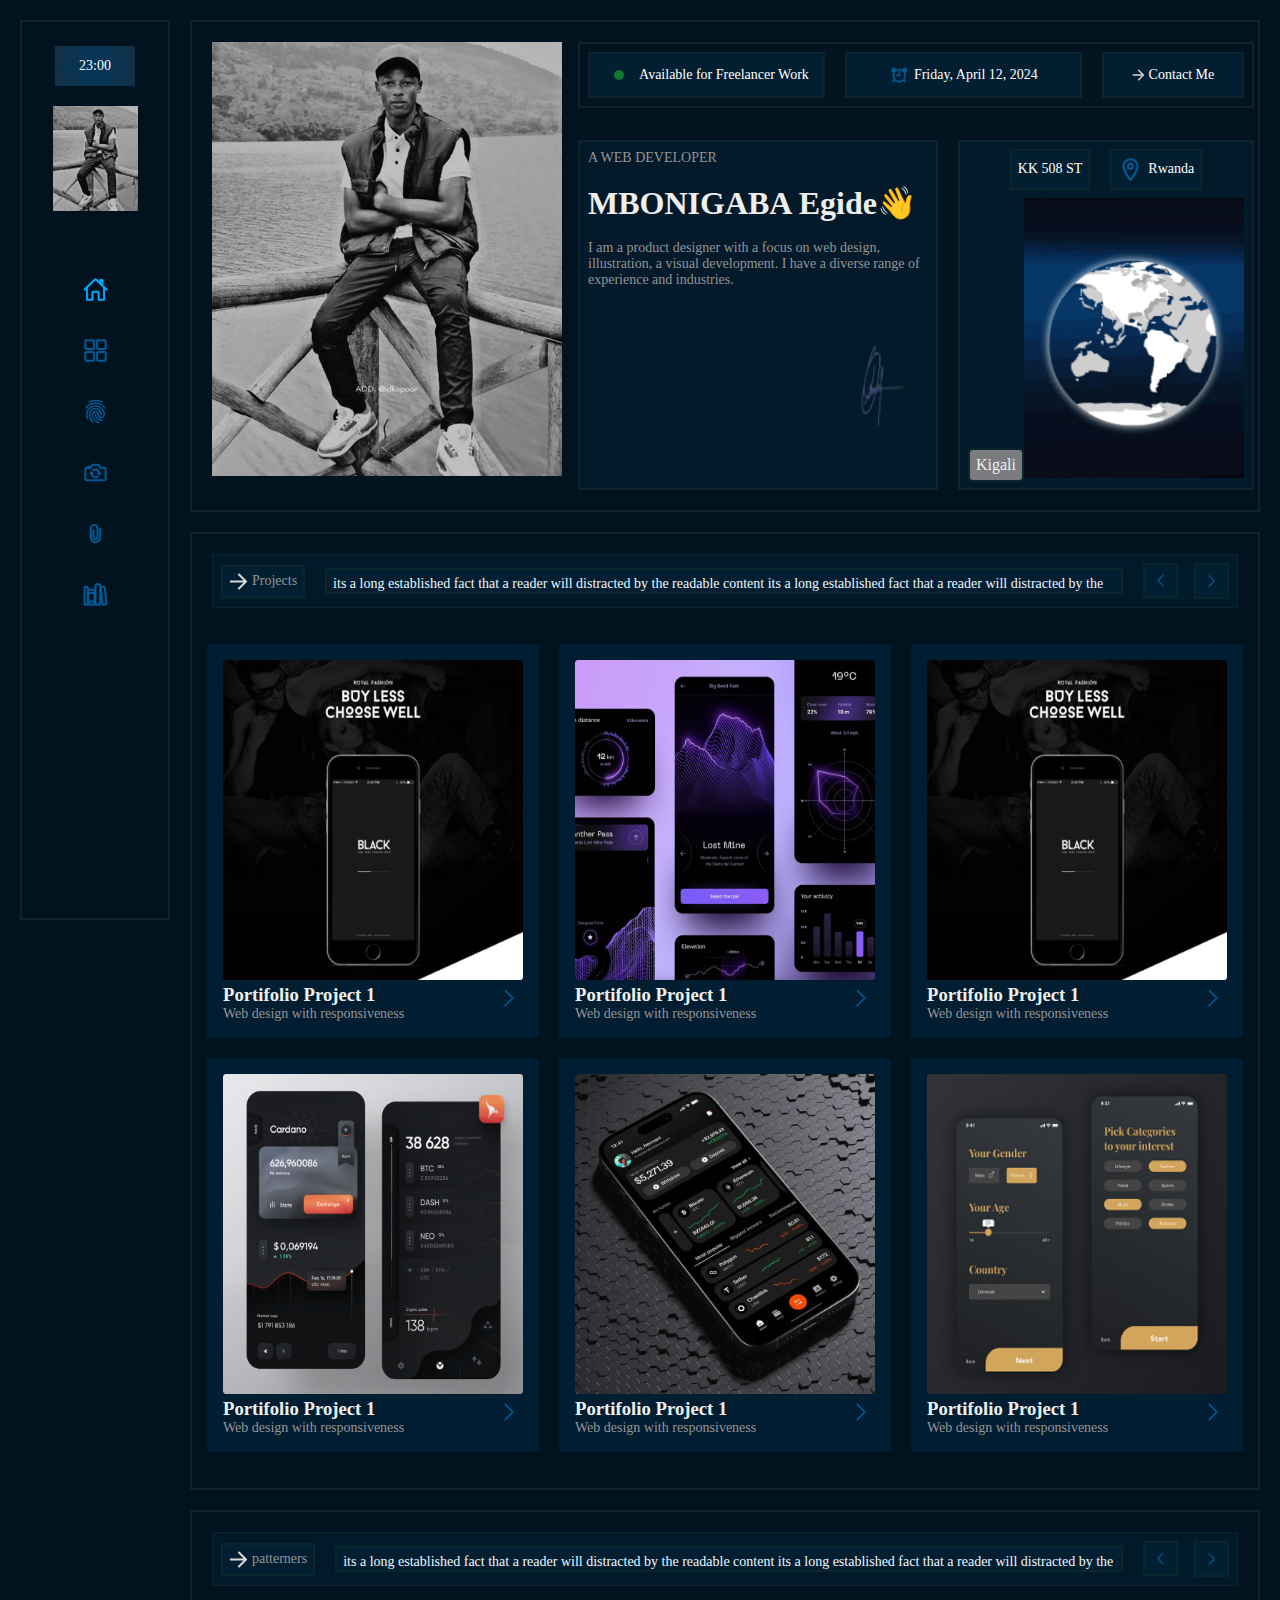
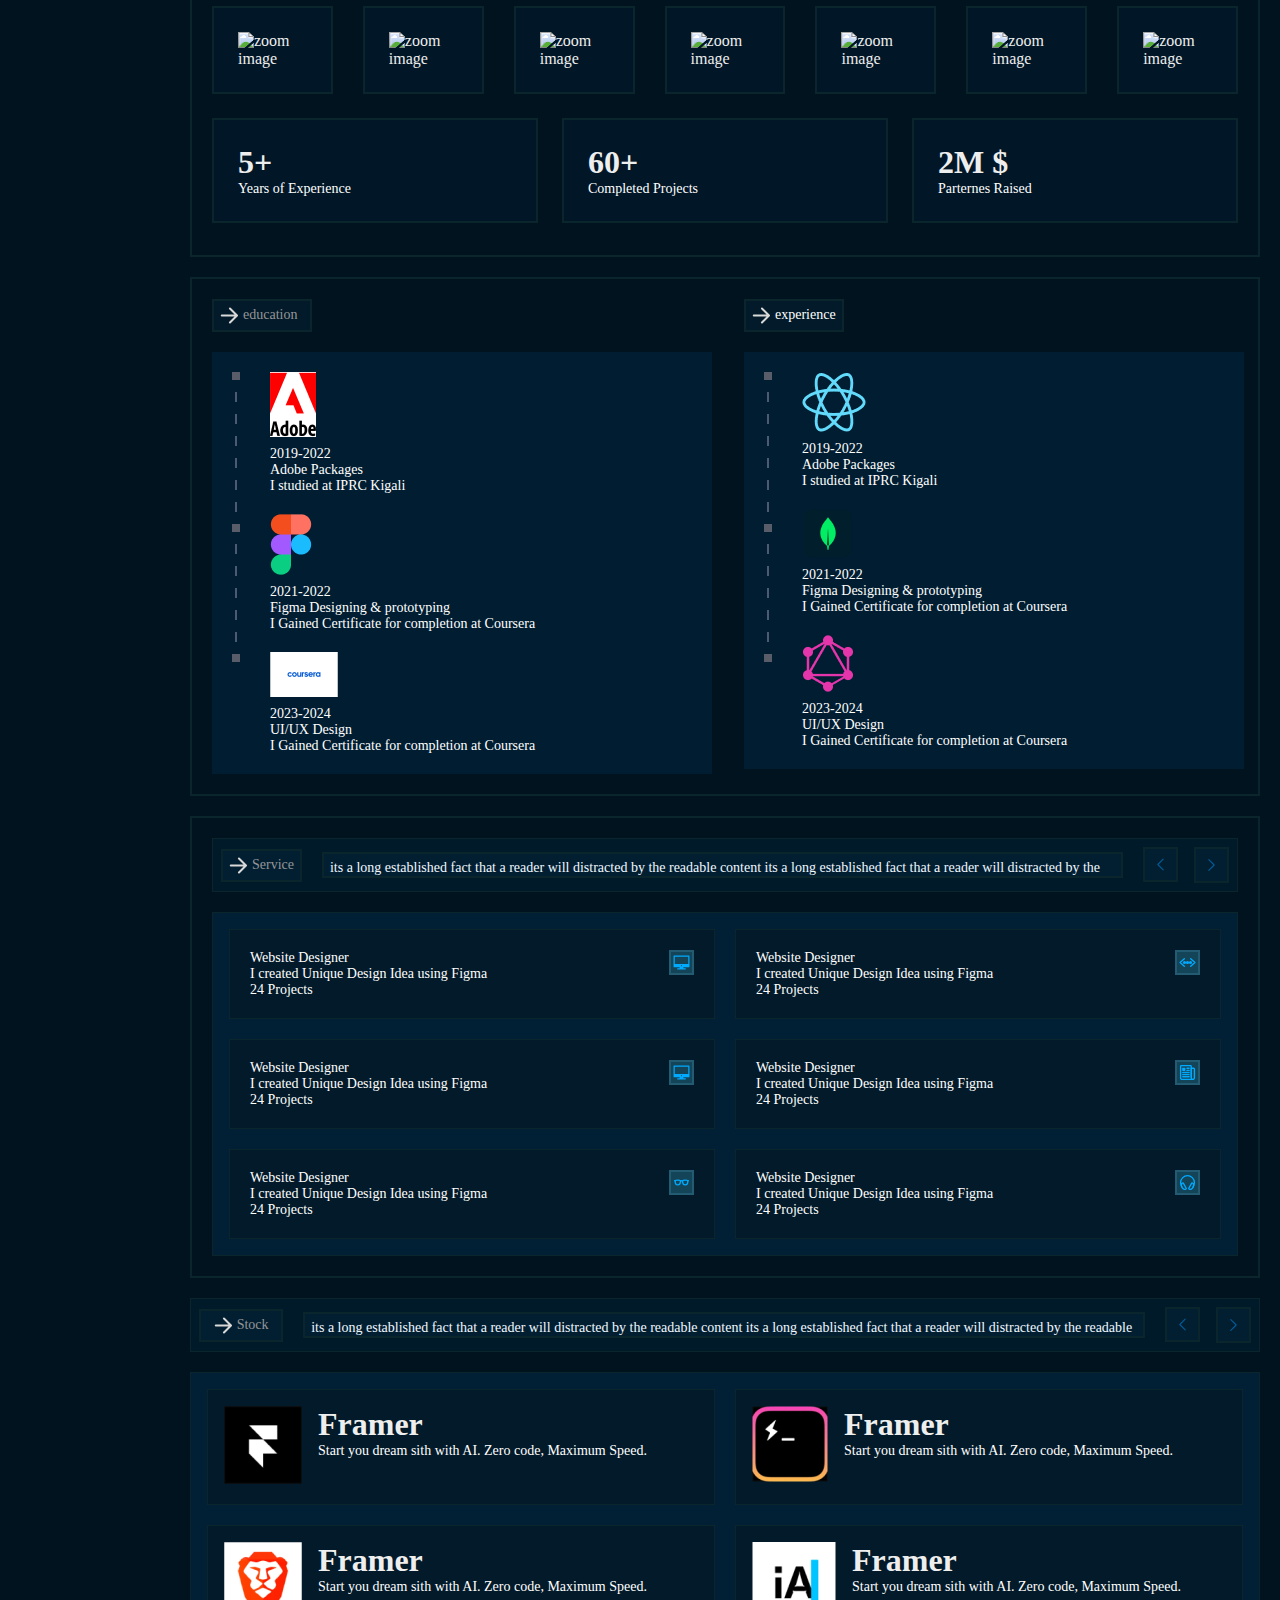
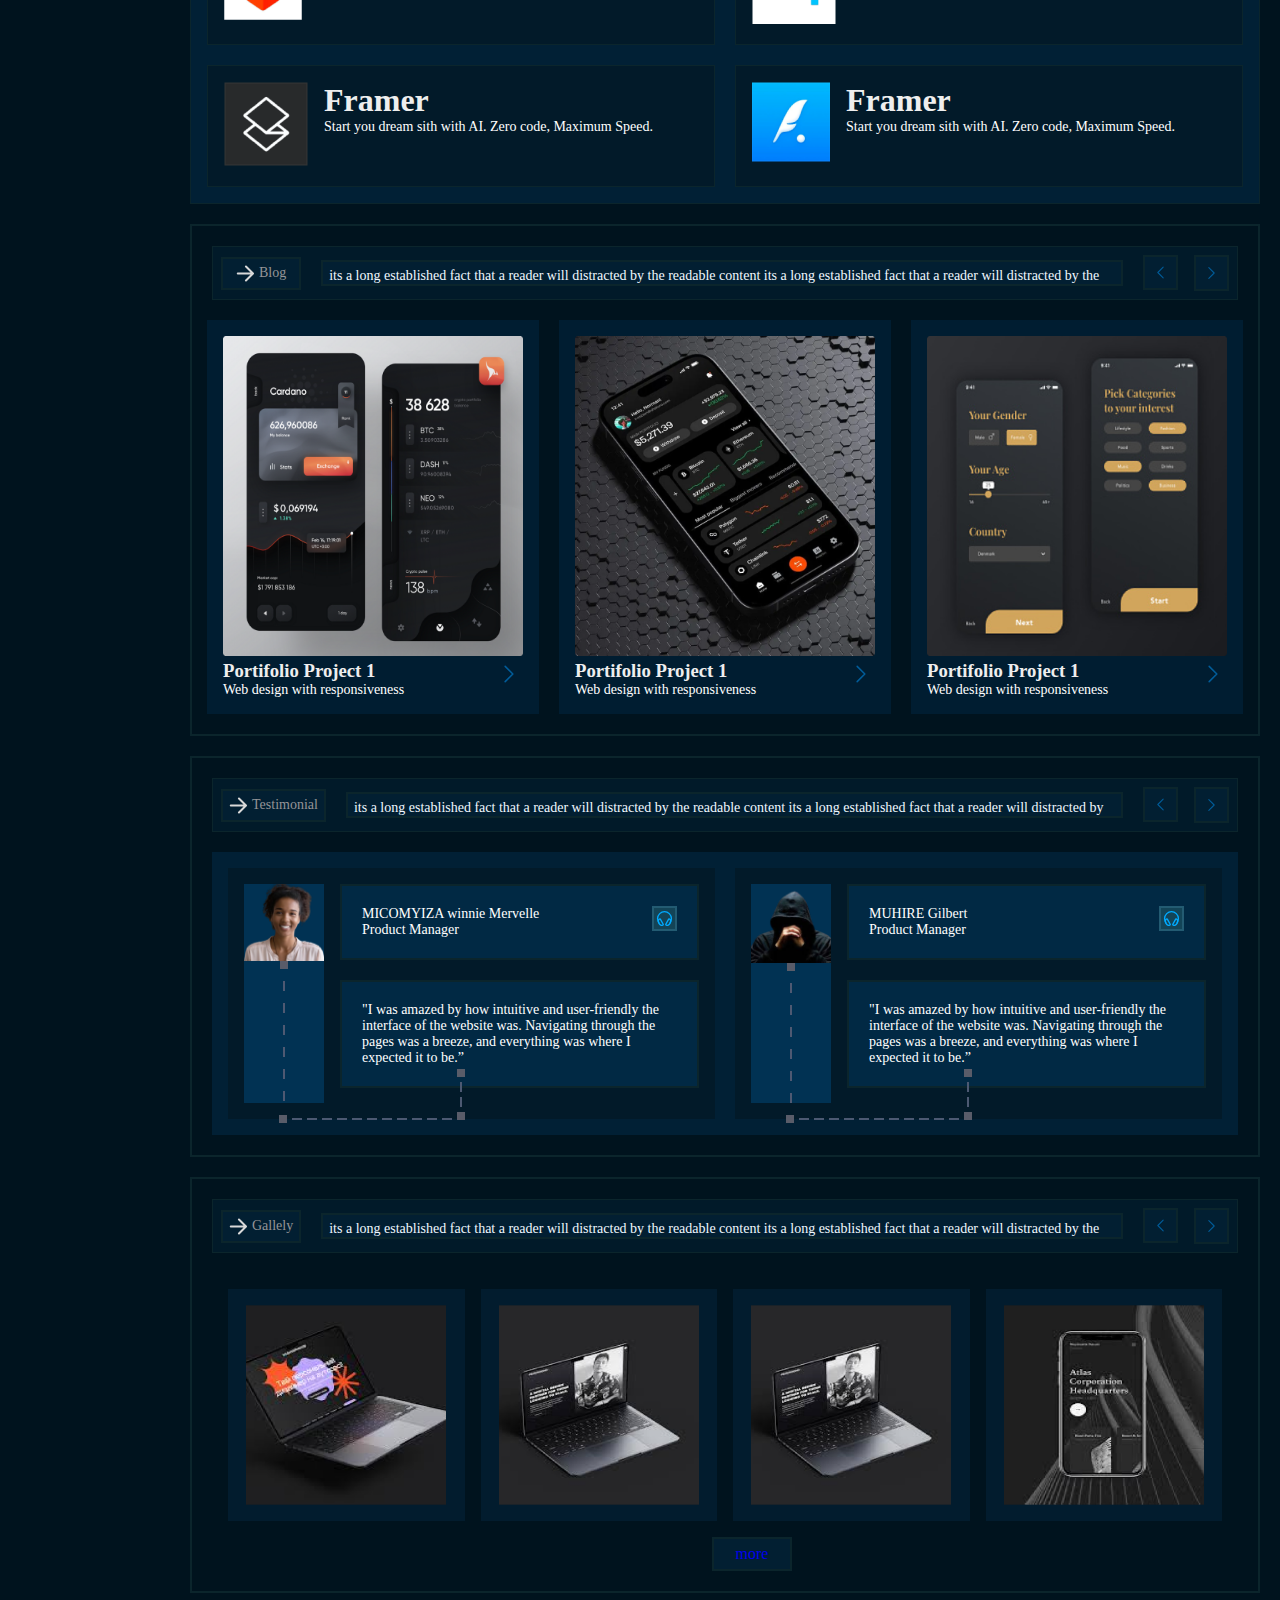
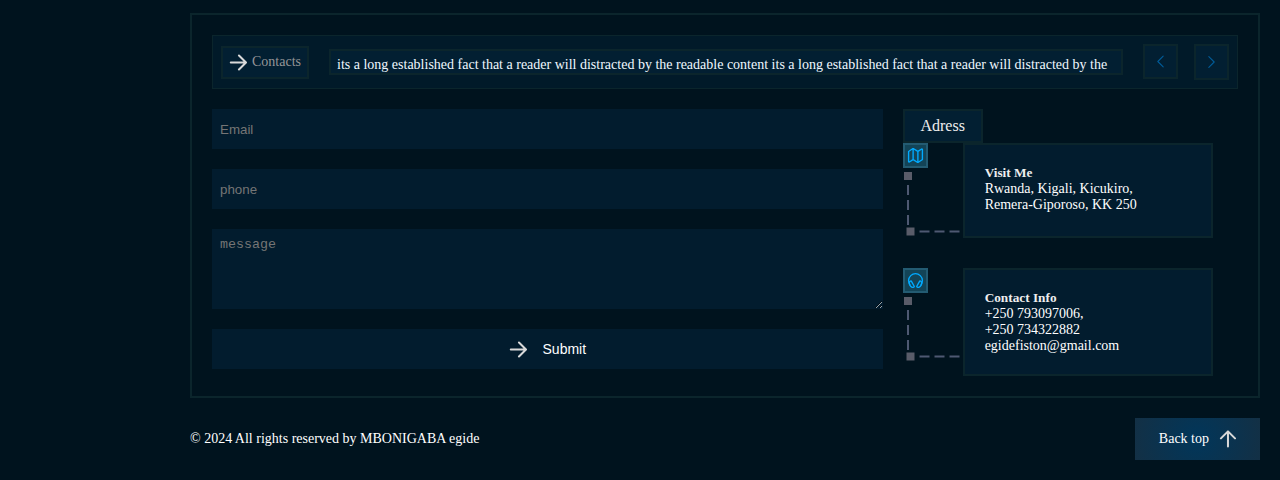
==== commit 220e3707: "these are new modified files i have deleted unnecessary css files" ====
--- a/index.html
+++ b/index.html
@@ -12,7 +12,7 @@
     <link
         href="https://fonts.googleapis.com/css2?family=Ubuntu:ital,wght@0,300;0,400;0,500;0,700;1,300;1,400;1,500;1,700&display=swap"
         rel="stylesheet">
-    <link rel="stylesheet" href="style.css">
+    <link rel="stylesheet" href="/assets/css/style.css">
 </head>
 
 <body>
@@ -22,92 +22,100 @@
                 <p>23:00</p>
             </div>
             <div>
-                <img class="aside-img" src="images/stranger.jpeg" alt="muheto">
+                <img class="aside-img" src="/assets/images/stranger.jpeg" alt="muheto">
             </div>
         </div>
         <div class="asidecontentcontainerbottom">
             <ul>
-                <li><svg width="25" height="25" viewBox="0 0 25 25" fill="none" xmlns="http://www.w3.org/2000/svg">
-                        <path
-                            d="M3.90625 10.3516V21.875C3.90625 22.0822 3.98856 22.2809 4.13507 22.4274C4.28159 22.5739 4.4803 22.6562 4.6875 22.6562H9.375V16.0156C9.375 15.7048 9.49846 15.4068 9.71823 15.187C9.938 14.9672 10.2361 14.8438 10.5469 14.8438H14.4531C14.7639 14.8438 15.062 14.9672 15.2818 15.187C15.5015 15.4068 15.625 15.7048 15.625 16.0156V22.6562H20.3125C20.5197 22.6562 20.7184 22.5739 20.8649 22.4274C21.0114 22.2809 21.0938 22.0822 21.0938 21.875V10.3516"
-                            stroke="#00AAFF" stroke-width="2" stroke-linecap="round" stroke-linejoin="round" />
-                        <path
-                            d="M23.4375 12.4999L13.0317 2.53894C12.7876 2.28113 12.2168 2.2782 11.9683 2.53894L1.5625 12.4999M19.5312 8.74011V3.12488H17.1875V6.49402"
-                            stroke="#00AAFF" stroke-width="2" stroke-linecap="round" stroke-linejoin="round" />
-                    </svg>
+                <li><a href="index.html"><svg width="25" height="25" viewBox="0 0 25 25" fill="none"
+                            xmlns="http://www.w3.org/2000/svg">
+                            <path
+                                d="M3.90625 10.3516V21.875C3.90625 22.0822 3.98856 22.2809 4.13507 22.4274C4.28159 22.5739 4.4803 22.6562 4.6875 22.6562H9.375V16.0156C9.375 15.7048 9.49846 15.4068 9.71823 15.187C9.938 14.9672 10.2361 14.8438 10.5469 14.8438H14.4531C14.7639 14.8438 15.062 14.9672 15.2818 15.187C15.5015 15.4068 15.625 15.7048 15.625 16.0156V22.6562H20.3125C20.5197 22.6562 20.7184 22.5739 20.8649 22.4274C21.0114 22.2809 21.0938 22.0822 21.0938 21.875V10.3516"
+                                stroke="#00AAFF" stroke-width="2" stroke-linecap="round" stroke-linejoin="round" />
+                            <path
+                                d="M23.4375 12.4999L13.0317 2.53894C12.7876 2.28113 12.2168 2.2782 11.9683 2.53894L1.5625 12.4999M19.5312 8.74011V3.12488H17.1875V6.49402"
+                                stroke="#00AAFF" stroke-width="2" stroke-linecap="round" stroke-linejoin="round" />
+                        </svg></a>
                 </li>
-                <li><svg width="25" height="25" viewBox="0 0 25 25" fill="none" xmlns="http://www.w3.org/2000/svg">
-                        <path
-                            d="M9.96094 2.34375H3.32031C2.78097 2.34375 2.34375 2.78097 2.34375 3.32031V9.96094C2.34375 10.5003 2.78097 10.9375 3.32031 10.9375H9.96094C10.5003 10.9375 10.9375 10.5003 10.9375 9.96094V3.32031C10.9375 2.78097 10.5003 2.34375 9.96094 2.34375Z"
-                            stroke="#005C99" stroke-width="2" stroke-linecap="round" stroke-linejoin="round" />
-                        <path
-                            d="M21.6797 2.34375H15.0391C14.4997 2.34375 14.0625 2.78097 14.0625 3.32031V9.96094C14.0625 10.5003 14.4997 10.9375 15.0391 10.9375H21.6797C22.219 10.9375 22.6562 10.5003 22.6562 9.96094V3.32031C22.6562 2.78097 22.219 2.34375 21.6797 2.34375Z"
-                            stroke="#005C99" stroke-width="2" stroke-linecap="round" stroke-linejoin="round" />
-                        <path
-                            d="M9.96094 14.0625H3.32031C2.78097 14.0625 2.34375 14.4997 2.34375 15.0391V21.6797C2.34375 22.219 2.78097 22.6562 3.32031 22.6562H9.96094C10.5003 22.6562 10.9375 22.219 10.9375 21.6797V15.0391C10.9375 14.4997 10.5003 14.0625 9.96094 14.0625Z"
-                            stroke="#005C99" stroke-width="2" stroke-linecap="round" stroke-linejoin="round" />
-                        <path
-                            d="M21.6797 14.0625H15.0391C14.4997 14.0625 14.0625 14.4997 14.0625 15.0391V21.6797C14.0625 22.219 14.4997 22.6562 15.0391 22.6562H21.6797C22.219 22.6562 22.6562 22.219 22.6562 21.6797V15.0391C22.6562 14.4997 22.219 14.0625 21.6797 14.0625Z"
-                            stroke="#005C99" stroke-width="2" stroke-linecap="round" stroke-linejoin="round" />
-                    </svg>
-
+                <li><a href="project.html"><svg class="aside-icons" width="25" height="25" viewBox="0 0 25 25"
+                            fill="none" xmlns="http://www.w3.org/2000/svg">
+                            <path
+                                d="M9.96094 2.34375H3.32031C2.78097 2.34375 2.34375 2.78097 2.34375 3.32031V9.96094C2.34375 10.5003 2.78097 10.9375 3.32031 10.9375H9.96094C10.5003 10.9375 10.9375 10.5003 10.9375 9.96094V3.32031C10.9375 2.78097 10.5003 2.34375 9.96094 2.34375Z"
+                                stroke="#005C99" stroke-width="2" stroke-linecap="round" stroke-linejoin="round" />
+                            <path
+                                d="M21.6797 2.34375H15.0391C14.4997 2.34375 14.0625 2.78097 14.0625 3.32031V9.96094C14.0625 10.5003 14.4997 10.9375 15.0391 10.9375H21.6797C22.219 10.9375 22.6562 10.5003 22.6562 9.96094V3.32031C22.6562 2.78097 22.219 2.34375 21.6797 2.34375Z"
+                                stroke="#005C99" stroke-width="2" stroke-linecap="round" stroke-linejoin="round" />
+                            <path
+                                d="M9.96094 14.0625H3.32031C2.78097 14.0625 2.34375 14.4997 2.34375 15.0391V21.6797C2.34375 22.219 2.78097 22.6562 3.32031 22.6562H9.96094C10.5003 22.6562 10.9375 22.219 10.9375 21.6797V15.0391C10.9375 14.4997 10.5003 14.0625 9.96094 14.0625Z"
+                                stroke="#005C99" stroke-width="2" stroke-linecap="round" stroke-linejoin="round" />
+                            <path
+                                d="M21.6797 14.0625H15.0391C14.4997 14.0625 14.0625 14.4997 14.0625 15.0391V21.6797C14.0625 22.219 14.4997 22.6562 15.0391 22.6562H21.6797C22.219 22.6562 22.6562 22.219 22.6562 21.6797V15.0391C22.6562 14.4997 22.219 14.0625 21.6797 14.0625Z"
+                                stroke="#005C99" stroke-width="2" stroke-linecap="round" stroke-linejoin="round" />
+                        </svg>
+
+                    </a>
                 </li>
-                <li><svg width="25" height="25" viewBox="0 0 25 25" fill="none" xmlns="http://www.w3.org/2000/svg">
-                        <path
-                            d="M3.08977 9.86328C2.95803 9.86447 2.82831 9.83078 2.7138 9.76563C2.6298 9.71841 2.55607 9.65492 2.49691 9.57887C2.43775 9.50282 2.39435 9.41574 2.36925 9.32271C2.34415 9.22968 2.33786 9.13259 2.35074 9.0371C2.36362 8.94161 2.39542 8.84965 2.44426 8.7666C3.38567 7.19531 6.24993 3.52783 12.4999 3.52783C15.2084 3.52783 17.5839 4.23926 19.5571 5.6416C21.1811 6.79248 22.0912 8.09522 22.5248 8.72266C22.5798 8.80174 22.6184 8.89104 22.6384 8.98527C22.6584 9.07951 22.6593 9.17679 22.6411 9.27138C22.6229 9.36597 22.5859 9.45597 22.5324 9.53607C22.4789 9.61617 22.4099 9.68476 22.3295 9.73779C22.1652 9.84643 21.965 9.8868 21.7714 9.85034C21.5778 9.81388 21.406 9.70346 21.2924 9.54248C20.5077 8.41406 18.1152 4.98047 12.4999 4.98047C7.01897 4.98047 4.54094 8.14014 3.73382 9.49512C3.66896 9.60827 3.57508 9.70205 3.46185 9.76677C3.34863 9.83149 3.22018 9.86481 3.08977 9.86328Z"
-                            fill="#005C99" />
-                        <path
-                            d="M15.649 24.2188C15.5867 24.2195 15.5245 24.2124 15.464 24.1978C10.9303 23.0747 9.23739 18.5425 9.16854 18.354L9.1578 18.3125C9.12069 18.1816 8.21102 15.0737 9.60751 13.2534C10.2476 12.4233 11.2213 11.9976 12.5069 11.9976C13.7022 11.9976 14.5645 12.3691 15.1573 13.1382C15.6456 13.7661 15.8409 14.5405 16.0299 15.2866C16.4268 16.8403 16.7135 17.6562 18.3634 17.7402C19.088 17.7769 19.5641 17.353 19.8341 16.9922C20.5641 16.0083 20.691 14.4043 20.1407 12.9883C19.4337 11.1606 16.9244 7.71484 12.5001 7.71484C10.6114 7.71484 8.87606 8.32178 7.48446 9.4624C6.3326 10.4072 5.42001 11.7412 4.98055 13.1123C4.16561 15.665 5.23446 19.6777 5.24471 19.7144C5.26967 19.8077 5.27568 19.9052 5.26237 20.0009C5.24907 20.0967 5.21674 20.1888 5.16727 20.2719C5.1178 20.3549 5.05221 20.4272 4.97435 20.4845C4.8965 20.5418 4.80796 20.5829 4.71395 20.6055C4.52404 20.656 4.3219 20.6301 4.15086 20.5333C3.97982 20.4366 3.85348 20.2767 3.79891 20.0879C3.75009 19.9048 2.60848 15.625 3.54989 12.6748C4.57528 9.47803 7.73983 6.25537 12.5016 6.25537C14.7022 6.25537 16.7813 7.00342 18.5167 8.41602C19.8604 9.51465 20.9581 10.9902 21.5323 12.4653C22.2623 14.3486 22.0665 16.4624 21.0348 17.8433C20.3473 18.7642 19.3683 19.2456 18.2838 19.1934C15.4586 19.0518 14.9508 17.0796 14.5807 15.6411C14.1998 14.1655 13.9561 13.4541 12.5016 13.4541C11.7027 13.4541 11.1417 13.6738 10.7926 14.1289C10.3165 14.7515 10.2794 15.7246 10.3321 16.4307C10.3667 16.9226 10.4502 17.4098 10.5811 17.8853C10.6974 18.1782 12.2105 21.8892 15.8346 22.7871C15.9282 22.8093 16.0166 22.8499 16.0944 22.9065C16.1723 22.9631 16.2381 23.0346 16.2881 23.1169C16.338 23.1992 16.3712 23.2906 16.3855 23.3858C16.3999 23.4809 16.3952 23.578 16.3717 23.6714C16.3274 23.829 16.2329 23.9678 16.1024 24.0666C15.9719 24.1654 15.8127 24.2189 15.649 24.2188Z"
-                            fill="#005C99" />
-                        <path
-                            d="M9.8296 23.8838C9.72799 23.884 9.62737 23.8637 9.53375 23.8242C9.44012 23.7847 9.35542 23.7268 9.28468 23.6538C7.47023 21.7495 6.44386 19.6201 6.05763 16.9575V16.9434C5.84083 15.1807 6.15822 12.6851 7.71339 10.9692C8.86134 9.70312 10.4751 9.05957 12.5015 9.05957C14.898 9.05957 16.7813 10.1738 17.9556 12.2769C18.8076 13.8047 18.9766 15.3271 18.981 15.3896C18.9899 15.486 18.9797 15.5832 18.9511 15.6756C18.9224 15.7681 18.8758 15.8539 18.8138 15.9283C18.7519 16.0027 18.676 16.0641 18.5903 16.1091C18.5046 16.1541 18.4109 16.1817 18.3145 16.1904C18.12 16.2115 17.925 16.1553 17.7716 16.0339C17.6182 15.9125 17.5188 15.7356 17.4946 15.5415C17.366 14.628 17.0704 13.746 16.6226 12.9395C15.7124 11.3335 14.3277 10.5171 12.4961 10.5171C10.9141 10.5171 9.67628 10.9932 8.82472 11.9331C7.59718 13.2881 7.35988 15.3755 7.52833 16.7563C7.86671 19.1108 8.7715 20.9839 10.3692 22.6577C10.4358 22.7271 10.4879 22.8091 10.5222 22.899C10.5565 22.9889 10.5725 23.0848 10.569 23.181C10.5655 23.2771 10.5428 23.3716 10.5021 23.4588C10.4614 23.546 10.4035 23.6241 10.332 23.6885C10.1944 23.8133 10.0154 23.8828 9.8296 23.8838Z"
-                            fill="#005C99" />
-                        <path
-                            d="M18.1885 21.7861C16.6016 21.7861 15.2524 21.3467 14.1729 20.4731C12.0039 18.7256 11.7607 15.8794 11.75 15.7593C11.7347 15.5621 11.7984 15.367 11.927 15.2167C12.0556 15.0665 12.2386 14.9735 12.4358 14.9583C12.633 14.943 12.8281 15.0066 12.9783 15.1352C13.1286 15.2639 13.2215 15.4469 13.2368 15.644C13.2422 15.686 13.459 18.0142 15.1309 19.355C16.1201 20.145 17.4424 20.4585 19.0718 20.2754C19.2665 20.2518 19.4627 20.3062 19.6174 20.4268C19.7721 20.5474 19.8728 20.7243 19.8975 20.9189C19.9081 21.0151 19.8995 21.1124 19.8722 21.2052C19.8449 21.2979 19.7993 21.3844 19.7382 21.4594C19.6771 21.5343 19.6017 21.5964 19.5164 21.642C19.4311 21.6875 19.3375 21.7156 19.2412 21.7246C18.8918 21.7654 18.5403 21.7859 18.1885 21.7861ZM19.4424 2.38232C18.8232 1.97949 16.6279 0.78125 12.5 0.78125C8.16699 0.78125 5.96631 2.10498 5.47949 2.44141C5.44734 2.46114 5.41724 2.48404 5.38965 2.50977C5.38674 2.51258 5.38294 2.51431 5.37891 2.51465C5.30117 2.58252 5.23879 2.66619 5.19594 2.76007C5.15308 2.85395 5.13073 2.95588 5.13037 3.05908C5.13171 3.15582 5.15212 3.25134 5.19044 3.34018C5.22875 3.42901 5.28423 3.50941 5.35367 3.57677C5.42312 3.64413 5.50517 3.69712 5.59513 3.73272C5.6851 3.76831 5.7812 3.78579 5.87793 3.78418C6.03298 3.78408 6.18428 3.73654 6.31152 3.64795C6.33252 3.63232 8.22656 2.24072 12.5015 2.24072C16.7764 2.24072 18.6807 3.62744 18.7012 3.6377C18.8312 3.7341 18.989 3.78552 19.1509 3.78418C19.2477 3.78566 19.3438 3.76801 19.4338 3.73224C19.5238 3.69647 19.6058 3.64328 19.6752 3.57573C19.7446 3.50818 19.7999 3.42759 19.838 3.3386C19.8762 3.2496 19.8964 3.15395 19.8975 3.05713C19.8975 2.9121 19.8542 2.77037 19.7731 2.65014C19.692 2.5299 19.5769 2.43664 19.4424 2.38232Z"
-                            fill="#005C99" />
-                    </svg>
+                <li> <a href="about.html"><svg class="aside-icons" width="25" height="25" viewBox="0 0 25 25"
+                            fill="none" xmlns="http://www.w3.org/2000/svg">
+                            <path
+                                d="M3.08977 9.86328C2.95803 9.86447 2.82831 9.83078 2.7138 9.76563C2.6298 9.71841 2.55607 9.65492 2.49691 9.57887C2.43775 9.50282 2.39435 9.41574 2.36925 9.32271C2.34415 9.22968 2.33786 9.13259 2.35074 9.0371C2.36362 8.94161 2.39542 8.84965 2.44426 8.7666C3.38567 7.19531 6.24993 3.52783 12.4999 3.52783C15.2084 3.52783 17.5839 4.23926 19.5571 5.6416C21.1811 6.79248 22.0912 8.09522 22.5248 8.72266C22.5798 8.80174 22.6184 8.89104 22.6384 8.98527C22.6584 9.07951 22.6593 9.17679 22.6411 9.27138C22.6229 9.36597 22.5859 9.45597 22.5324 9.53607C22.4789 9.61617 22.4099 9.68476 22.3295 9.73779C22.1652 9.84643 21.965 9.8868 21.7714 9.85034C21.5778 9.81388 21.406 9.70346 21.2924 9.54248C20.5077 8.41406 18.1152 4.98047 12.4999 4.98047C7.01897 4.98047 4.54094 8.14014 3.73382 9.49512C3.66896 9.60827 3.57508 9.70205 3.46185 9.76677C3.34863 9.83149 3.22018 9.86481 3.08977 9.86328Z"
+                                fill="#005C99" />
+                            <path
+                                d="M15.649 24.2188C15.5867 24.2195 15.5245 24.2124 15.464 24.1978C10.9303 23.0747 9.23739 18.5425 9.16854 18.354L9.1578 18.3125C9.12069 18.1816 8.21102 15.0737 9.60751 13.2534C10.2476 12.4233 11.2213 11.9976 12.5069 11.9976C13.7022 11.9976 14.5645 12.3691 15.1573 13.1382C15.6456 13.7661 15.8409 14.5405 16.0299 15.2866C16.4268 16.8403 16.7135 17.6562 18.3634 17.7402C19.088 17.7769 19.5641 17.353 19.8341 16.9922C20.5641 16.0083 20.691 14.4043 20.1407 12.9883C19.4337 11.1606 16.9244 7.71484 12.5001 7.71484C10.6114 7.71484 8.87606 8.32178 7.48446 9.4624C6.3326 10.4072 5.42001 11.7412 4.98055 13.1123C4.16561 15.665 5.23446 19.6777 5.24471 19.7144C5.26967 19.8077 5.27568 19.9052 5.26237 20.0009C5.24907 20.0967 5.21674 20.1888 5.16727 20.2719C5.1178 20.3549 5.05221 20.4272 4.97435 20.4845C4.8965 20.5418 4.80796 20.5829 4.71395 20.6055C4.52404 20.656 4.3219 20.6301 4.15086 20.5333C3.97982 20.4366 3.85348 20.2767 3.79891 20.0879C3.75009 19.9048 2.60848 15.625 3.54989 12.6748C4.57528 9.47803 7.73983 6.25537 12.5016 6.25537C14.7022 6.25537 16.7813 7.00342 18.5167 8.41602C19.8604 9.51465 20.9581 10.9902 21.5323 12.4653C22.2623 14.3486 22.0665 16.4624 21.0348 17.8433C20.3473 18.7642 19.3683 19.2456 18.2838 19.1934C15.4586 19.0518 14.9508 17.0796 14.5807 15.6411C14.1998 14.1655 13.9561 13.4541 12.5016 13.4541C11.7027 13.4541 11.1417 13.6738 10.7926 14.1289C10.3165 14.7515 10.2794 15.7246 10.3321 16.4307C10.3667 16.9226 10.4502 17.4098 10.5811 17.8853C10.6974 18.1782 12.2105 21.8892 15.8346 22.7871C15.9282 22.8093 16.0166 22.8499 16.0944 22.9065C16.1723 22.9631 16.2381 23.0346 16.2881 23.1169C16.338 23.1992 16.3712 23.2906 16.3855 23.3858C16.3999 23.4809 16.3952 23.578 16.3717 23.6714C16.3274 23.829 16.2329 23.9678 16.1024 24.0666C15.9719 24.1654 15.8127 24.2189 15.649 24.2188Z"
+                                fill="#005C99" />
+                            <path
+                                d="M9.8296 23.8838C9.72799 23.884 9.62737 23.8637 9.53375 23.8242C9.44012 23.7847 9.35542 23.7268 9.28468 23.6538C7.47023 21.7495 6.44386 19.6201 6.05763 16.9575V16.9434C5.84083 15.1807 6.15822 12.6851 7.71339 10.9692C8.86134 9.70312 10.4751 9.05957 12.5015 9.05957C14.898 9.05957 16.7813 10.1738 17.9556 12.2769C18.8076 13.8047 18.9766 15.3271 18.981 15.3896C18.9899 15.486 18.9797 15.5832 18.9511 15.6756C18.9224 15.7681 18.8758 15.8539 18.8138 15.9283C18.7519 16.0027 18.676 16.0641 18.5903 16.1091C18.5046 16.1541 18.4109 16.1817 18.3145 16.1904C18.12 16.2115 17.925 16.1553 17.7716 16.0339C17.6182 15.9125 17.5188 15.7356 17.4946 15.5415C17.366 14.628 17.0704 13.746 16.6226 12.9395C15.7124 11.3335 14.3277 10.5171 12.4961 10.5171C10.9141 10.5171 9.67628 10.9932 8.82472 11.9331C7.59718 13.2881 7.35988 15.3755 7.52833 16.7563C7.86671 19.1108 8.7715 20.9839 10.3692 22.6577C10.4358 22.7271 10.4879 22.8091 10.5222 22.899C10.5565 22.9889 10.5725 23.0848 10.569 23.181C10.5655 23.2771 10.5428 23.3716 10.5021 23.4588C10.4614 23.546 10.4035 23.6241 10.332 23.6885C10.1944 23.8133 10.0154 23.8828 9.8296 23.8838Z"
+                                fill="#005C99" />
+                            <path
+                                d="M18.1885 21.7861C16.6016 21.7861 15.2524 21.3467 14.1729 20.4731C12.0039 18.7256 11.7607 15.8794 11.75 15.7593C11.7347 15.5621 11.7984 15.367 11.927 15.2167C12.0556 15.0665 12.2386 14.9735 12.4358 14.9583C12.633 14.943 12.8281 15.0066 12.9783 15.1352C13.1286 15.2639 13.2215 15.4469 13.2368 15.644C13.2422 15.686 13.459 18.0142 15.1309 19.355C16.1201 20.145 17.4424 20.4585 19.0718 20.2754C19.2665 20.2518 19.4627 20.3062 19.6174 20.4268C19.7721 20.5474 19.8728 20.7243 19.8975 20.9189C19.9081 21.0151 19.8995 21.1124 19.8722 21.2052C19.8449 21.2979 19.7993 21.3844 19.7382 21.4594C19.6771 21.5343 19.6017 21.5964 19.5164 21.642C19.4311 21.6875 19.3375 21.7156 19.2412 21.7246C18.8918 21.7654 18.5403 21.7859 18.1885 21.7861ZM19.4424 2.38232C18.8232 1.97949 16.6279 0.78125 12.5 0.78125C8.16699 0.78125 5.96631 2.10498 5.47949 2.44141C5.44734 2.46114 5.41724 2.48404 5.38965 2.50977C5.38674 2.51258 5.38294 2.51431 5.37891 2.51465C5.30117 2.58252 5.23879 2.66619 5.19594 2.76007C5.15308 2.85395 5.13073 2.95588 5.13037 3.05908C5.13171 3.15582 5.15212 3.25134 5.19044 3.34018C5.22875 3.42901 5.28423 3.50941 5.35367 3.57677C5.42312 3.64413 5.50517 3.69712 5.59513 3.73272C5.6851 3.76831 5.7812 3.78579 5.87793 3.78418C6.03298 3.78408 6.18428 3.73654 6.31152 3.64795C6.33252 3.63232 8.22656 2.24072 12.5015 2.24072C16.7764 2.24072 18.6807 3.62744 18.7012 3.6377C18.8312 3.7341 18.989 3.78552 19.1509 3.78418C19.2477 3.78566 19.3438 3.76801 19.4338 3.73224C19.5238 3.69647 19.6058 3.64328 19.6752 3.57573C19.7446 3.50818 19.7999 3.42759 19.838 3.3386C19.8762 3.2496 19.8964 3.15395 19.8975 3.05713C19.8975 2.9121 19.8542 2.77037 19.7731 2.65014C19.692 2.5299 19.5769 2.43664 19.4424 2.38232Z"
+                                fill="#005C99" />
+                        </svg></a>
                 </li>
-                <li><svg width="25" height="25" viewBox="0 0 25 25" fill="none" xmlns="http://www.w3.org/2000/svg">
-                        <path
-                            d="M17.1162 7.25977L15.8164 5.20605C15.5425 4.88672 15.167 4.6875 14.7461 4.6875H10.2539C9.83301 4.6875 9.45752 4.88672 9.18359 5.20605L7.88379 7.25977C7.60986 7.57959 7.25684 7.8125 6.83594 7.8125H3.90625C3.49185 7.8125 3.09442 7.97712 2.8014 8.27015C2.50837 8.56317 2.34375 8.9606 2.34375 9.375V18.75C2.34375 19.1644 2.50837 19.5618 2.8014 19.8549C3.09442 20.1479 3.49185 20.3125 3.90625 20.3125H21.0938C21.5082 20.3125 21.9056 20.1479 22.1986 19.8549C22.4916 19.5618 22.6562 19.1644 22.6562 18.75V9.375C22.6562 8.9606 22.4916 8.56317 22.1986 8.27015C21.9056 7.97712 21.5082 7.8125 21.0938 7.8125H18.2129C17.7905 7.8125 17.3901 7.57959 17.1162 7.25977Z"
-                            stroke="#005C99" stroke-width="2" stroke-linecap="round" stroke-linejoin="round" />
-                        <path
-                            d="M6.05469 7.71484V6.64062H4.88281V7.71484M16.3945 13.9268V13.2769C16.3942 12.5357 16.183 11.81 15.7857 11.1843C15.3883 10.5587 14.8212 10.0591 14.1505 9.74368C13.4798 9.4283 12.7333 9.31023 11.998 9.40326C11.2627 9.49628 10.5691 9.79657 9.99805 10.269M8.59375 12.6357V13.2856C8.59429 14.0252 8.80478 14.7495 9.20075 15.3741C9.59672 15.9988 10.1619 16.4982 10.8305 16.8143C11.4992 17.1304 12.2438 17.2502 12.9779 17.1597C13.7119 17.0692 14.4052 16.7722 14.9771 16.3032"
-                            stroke="#005C99" stroke-width="2" stroke-linecap="round" stroke-linejoin="round" />
-                        <path
-                            d="M9.57031 13.2812L8.59375 12.3047L7.61719 13.2812M17.3828 13.2812L16.4062 14.2578L15.4297 13.2812"
-                            stroke="#005C99" stroke-width="2" stroke-linecap="round" stroke-linejoin="round" />
-                    </svg>
+                <li><a href="gallely.html"><svg class="aside-icons" width="25" height="25" viewBox="0 0 25 25"
+                            fill="none" xmlns="http://www.w3.org/2000/svg">
+                            <path
+                                d="M17.1162 7.25977L15.8164 5.20605C15.5425 4.88672 15.167 4.6875 14.7461 4.6875H10.2539C9.83301 4.6875 9.45752 4.88672 9.18359 5.20605L7.88379 7.25977C7.60986 7.57959 7.25684 7.8125 6.83594 7.8125H3.90625C3.49185 7.8125 3.09442 7.97712 2.8014 8.27015C2.50837 8.56317 2.34375 8.9606 2.34375 9.375V18.75C2.34375 19.1644 2.50837 19.5618 2.8014 19.8549C3.09442 20.1479 3.49185 20.3125 3.90625 20.3125H21.0938C21.5082 20.3125 21.9056 20.1479 22.1986 19.8549C22.4916 19.5618 22.6562 19.1644 22.6562 18.75V9.375C22.6562 8.9606 22.4916 8.56317 22.1986 8.27015C21.9056 7.97712 21.5082 7.8125 21.0938 7.8125H18.2129C17.7905 7.8125 17.3901 7.57959 17.1162 7.25977Z"
+                                stroke="#005C99" stroke-width="2" stroke-linecap="round" stroke-linejoin="round" />
+                            <path
+                                d="M6.05469 7.71484V6.64062H4.88281V7.71484M16.3945 13.9268V13.2769C16.3942 12.5357 16.183 11.81 15.7857 11.1843C15.3883 10.5587 14.8212 10.0591 14.1505 9.74368C13.4798 9.4283 12.7333 9.31023 11.998 9.40326C11.2627 9.49628 10.5691 9.79657 9.99805 10.269M8.59375 12.6357V13.2856C8.59429 14.0252 8.80478 14.7495 9.20075 15.3741C9.59672 15.9988 10.1619 16.4982 10.8305 16.8143C11.4992 17.1304 12.2438 17.2502 12.9779 17.1597C13.7119 17.0692 14.4052 16.7722 14.9771 16.3032"
+                                stroke="#005C99" stroke-width="2" stroke-linecap="round" stroke-linejoin="round" />
+                            <path
+                                d="M9.57031 13.2812L8.59375 12.3047L7.61719 13.2812M17.3828 13.2812L16.4062 14.2578L15.4297 13.2812"
+                                stroke="#005C99" stroke-width="2" stroke-linecap="round" stroke-linejoin="round" />
+                        </svg></a>
                 </li>
-                <li><svg width="25" height="25" viewBox="0 0 25 25" fill="none" xmlns="http://www.w3.org/2000/svg">
-                        <path
-                            d="M10.5508 9.37496V16.3989C10.5589 16.9125 10.7686 17.4023 11.1347 17.7627C11.5008 18.123 11.9939 18.325 12.5076 18.325C13.0213 18.325 13.5143 18.123 13.8804 17.7627C14.2465 17.4023 14.4562 16.9125 14.4644 16.3989L14.4707 7.19235C14.476 6.75335 14.3942 6.31766 14.2299 5.91053C14.0655 5.50341 13.822 5.13295 13.5135 4.82063C13.2049 4.50831 12.8375 4.26034 12.4324 4.0911C12.0273 3.92186 11.5926 3.83472 11.1536 3.83472C10.7145 3.83472 10.2799 3.92186 9.87477 4.0911C9.46967 4.26034 9.10219 4.50831 8.79363 4.82063C8.48508 5.13295 8.24159 5.50341 8.07728 5.91053C7.91297 6.31766 7.8311 6.75335 7.83643 7.19235V16.4609C7.82748 17.0789 7.94149 17.6926 8.17182 18.2662C8.40214 18.8398 8.7442 19.3619 9.17809 19.8021C9.61199 20.2423 10.1291 20.5919 10.6993 20.8305C11.2695 21.0691 11.8814 21.192 12.4995 21.192C13.1176 21.192 13.7296 21.0691 14.2998 20.8305C14.87 20.5919 15.387 20.2423 15.8209 19.8021C16.2548 19.3619 16.5969 18.8398 16.8272 18.2662C17.0575 17.6926 17.1715 17.0789 17.1626 16.4609V7.79977"
-                            stroke="#005C99" stroke-width="2" stroke-miterlimit="10" stroke-linecap="round" />
-                    </svg>
+                <li> <a href="bookanappointment.html"><svg class="aside-icons" width="25" height="25"
+                            viewBox="0 0 25 25" fill="none" xmlns="http://www.w3.org/2000/svg">
+                            <path
+                                d="M10.5508 9.37496V16.3989C10.5589 16.9125 10.7686 17.4023 11.1347 17.7627C11.5008 18.123 11.9939 18.325 12.5076 18.325C13.0213 18.325 13.5143 18.123 13.8804 17.7627C14.2465 17.4023 14.4562 16.9125 14.4644 16.3989L14.4707 7.19235C14.476 6.75335 14.3942 6.31766 14.2299 5.91053C14.0655 5.50341 13.822 5.13295 13.5135 4.82063C13.2049 4.50831 12.8375 4.26034 12.4324 4.0911C12.0273 3.92186 11.5926 3.83472 11.1536 3.83472C10.7145 3.83472 10.2799 3.92186 9.87477 4.0911C9.46967 4.26034 9.10219 4.50831 8.79363 4.82063C8.48508 5.13295 8.24159 5.50341 8.07728 5.91053C7.91297 6.31766 7.8311 6.75335 7.83643 7.19235V16.4609C7.82748 17.0789 7.94149 17.6926 8.17182 18.2662C8.40214 18.8398 8.7442 19.3619 9.17809 19.8021C9.61199 20.2423 10.1291 20.5919 10.6993 20.8305C11.2695 21.0691 11.8814 21.192 12.4995 21.192C13.1176 21.192 13.7296 21.0691 14.2998 20.8305C14.87 20.5919 15.387 20.2423 15.8209 19.8021C16.2548 19.3619 16.5969 18.8398 16.8272 18.2662C17.0575 17.6926 17.1715 17.0789 17.1626 16.4609V7.79977"
+                                stroke="#005C99" stroke-width="2" stroke-miterlimit="10" stroke-linecap="round" />
+                        </svg></a>
                 </li>
-                <li><svg width="25" height="25" viewBox="0 0 25 25" fill="none" xmlns="http://www.w3.org/2000/svg">
-                        <path
-                            d="M3.90625 4.6875H2.34375C1.91228 4.6875 1.5625 5.03728 1.5625 5.46875V21.875C1.5625 22.3065 1.91228 22.6562 2.34375 22.6562H3.90625C4.33772 22.6562 4.6875 22.3065 4.6875 21.875V5.46875C4.6875 5.03728 4.33772 4.6875 3.90625 4.6875Z"
-                            stroke="#005C99" stroke-width="2" stroke-linejoin="round" />
-                        <path d="M5.46875 10.9375H11.7188M5.46875 19.5312H11.7188" stroke="#005C99" stroke-width="2"
-                            stroke-linecap="round" stroke-linejoin="round" />
-                        <path
-                            d="M10.9375 7.8125H6.25C5.81853 7.8125 5.46875 8.16228 5.46875 8.59375V21.875C5.46875 22.3065 5.81853 22.6562 6.25 22.6562H10.9375C11.369 22.6562 11.7188 22.3065 11.7188 21.875V8.59375C11.7188 8.16228 11.369 7.8125 10.9375 7.8125Z"
-                            stroke="#005C99" stroke-width="2" stroke-linejoin="round" />
-                        <path
-                            d="M16.4062 2.34375H13.2812C12.8498 2.34375 12.5 2.69353 12.5 3.125V21.875C12.5 22.3065 12.8498 22.6562 13.2812 22.6562H16.4062C16.8377 22.6562 17.1875 22.3065 17.1875 21.875V3.125C17.1875 2.69353 16.8377 2.34375 16.4062 2.34375Z"
-                            stroke="#005C99" stroke-width="2" stroke-linejoin="round" />
-                        <path
-                            d="M20.6278 4.69277L18.6552 4.90029C18.1122 4.95742 17.7186 5.46523 17.7797 6.02822L19.4848 21.7309C19.5463 22.2938 20.0399 22.7074 20.5829 22.6508L22.5556 22.4433C23.0985 22.3861 23.4921 21.8783 23.431 21.3153L21.7284 5.61513C21.6644 5.0497 21.1708 4.63564 20.6278 4.69277Z"
-                            stroke="#005C99" stroke-width="2" stroke-linejoin="round" />
-                    </svg>
+                <li><a href="blog.html"><svg class="aside-icons" width="25" height="25" viewBox="0 0 25 25" fill="none"
+                            xmlns="http://www.w3.org/2000/svg">
+                            <path
+                                d="M3.90625 4.6875H2.34375C1.91228 4.6875 1.5625 5.03728 1.5625 5.46875V21.875C1.5625 22.3065 1.91228 22.6562 2.34375 22.6562H3.90625C4.33772 22.6562 4.6875 22.3065 4.6875 21.875V5.46875C4.6875 5.03728 4.33772 4.6875 3.90625 4.6875Z"
+                                stroke="#005C99" stroke-width="2" stroke-linejoin="round" />
+                            <path d="M5.46875 10.9375H11.7188M5.46875 19.5312H11.7188" stroke="#005C99" stroke-width="2"
+                                stroke-linecap="round" stroke-linejoin="round" />
+                            <path
+                                d="M10.9375 7.8125H6.25C5.81853 7.8125 5.46875 8.16228 5.46875 8.59375V21.875C5.46875 22.3065 5.81853 22.6562 6.25 22.6562H10.9375C11.369 22.6562 11.7188 22.3065 11.7188 21.875V8.59375C11.7188 8.16228 11.369 7.8125 10.9375 7.8125Z"
+                                stroke="#005C99" stroke-width="2" stroke-linejoin="round" />
+                            <path
+                                d="M16.4062 2.34375H13.2812C12.8498 2.34375 12.5 2.69353 12.5 3.125V21.875C12.5 22.3065 12.8498 22.6562 13.2812 22.6562H16.4062C16.8377 22.6562 17.1875 22.3065 17.1875 21.875V3.125C17.1875 2.69353 16.8377 2.34375 16.4062 2.34375Z"
+                                stroke="#005C99" stroke-width="2" stroke-linejoin="round" />
+                            <path
+                                d="M20.6278 4.69277L18.6552 4.90029C18.1122 4.95742 17.7186 5.46523 17.7797 6.02822L19.4848 21.7309C19.5463 22.2938 20.0399 22.7074 20.5829 22.6508L22.5556 22.4433C23.0985 22.3861 23.4921 21.8783 23.431 21.3153L21.7284 5.61513C21.6644 5.0497 21.1708 4.63564 20.6278 4.69277Z"
+                                stroke="#005C99" stroke-width="2" stroke-linejoin="round" />
+                        </svg></a>
                 </li>
             </ul>
         </div>
+
     </aside>
     <main class="maincontentcontainer">
         <section class="maincontentcontainersectionhome">
-            <img src="images/stranger.jpeg" alt="muheto">
+            <img src="/assets/images/stranger.jpeg" alt="muheto">
             <div class="maincontentcontainerhome">
 
                 <div class="maincontentcontainerhometop">
@@ -133,7 +141,9 @@
                             <path d="M9.96875 1.46875L17 8.5L9.96875 15.5312M16.0234 8.5H1.76562" stroke="#D9D9D9"
                                 stroke-width="2" stroke-linecap="round" stroke-linejoin="round" />
                         </svg>
-                        <p>Contact Me</p>
+                        <a href="bookanappointment.html">
+                            <p><span>Contact Me</span></p>
+                        </a>
 
                     </div>
 
@@ -141,14 +151,15 @@
                 <div class="lowerdiv">
                     <div class="lowerdivleft">
                         <div>
-                            <p>A WEB DEVELOPER</p><br>
+                            <p style="color: rgb(149, 149, 151);">A WEB DEVELOPER</p><br>
                             <h1> MBONIGABA Egide👋 </h1><br>
-                            <p>I am a product designer with a focus on web design, illustration, a visual
+                            <p style="color: rgb(149, 149, 151);">I am a product designer with a focus on web design,
+                                illustration, a visual
                                 development. I
                                 have a diverse range of experience and industries.
                             </p>
                             <div>
-                                <img id="signature" src="images/Signature.png" alt="my signature">
+                                <img id="signature" src="/assets/images/Signature.png" alt="my signature">
                             </div>
                         </div>
                     </div>
@@ -176,8 +187,27 @@
                             </div>
                         </div>
 
-                        <div><img id="rotatingearth" src="images/globe_hjt5cylq-ezgif.com-crop.gif"
-                                alt="this is rotating earth"></div>
+                        <div class="img-globe-container">
+                            <div class="flex-row-center-center availability-indicator">Kigali</div>
+                            <script>
+                                // Wait for the DOM to load
+                                document.addEventListener('DOMContentLoaded', function () {
+                                    // Select the availability indicator
+                                    var indicator = document.querySelector('.availability-indicator', '#circlepoint');
+
+                                    // Show the indicator after a delay
+                                    setTimeout(function () {
+                                        indicator.classList.add('show');
+                                    }, 1000); // Delay in milliseconds (1000ms = 1s)
+                                });
+                            </script>
+                            <div>
+                                <img id="rotatingearth" src="/assets/images/globe_hjt5cylq-ezgif.com-crop.gif"
+                                    alt="this is rotating earth">
+                            </div>
+                        </div>
+
+
 
                     </div>
                 </div>
@@ -191,10 +221,13 @@
                         <path d="M9.96875 1.46875L17 8.5L9.96875 15.5312M16.0234 8.5H1.76562" stroke="#D9D9D9"
                             stroke-width="2" stroke-linecap="round" stroke-linejoin="round" />
                     </svg>
-                    <p>Projects</p>
-                </div>
-                <div class="flex-row-center-center">
-                    <p>ong established fact that a reader will distracted by the readable content of
+                    <p style="color: rgb(149, 149, 151);">Projects</p>
+                </div>
+                <div class=" marquee flex-row-center-center">
+                    <p class="marquee-content"><span style="color: aliceblue;">its a long established fact that a reader
+                            will distracted by the readable content its a long established fact that a reader will
+                            distracted by the readable content its a long established fact that a reader will distracted
+                            by the readable content</span>
                     </p>
                 </div>
                 <div class="svgcontainer">
@@ -214,17 +247,17 @@
 
             <div class="projectcard">
                 <div class="projectcardupper">
-                    <div class="card1 ">
+                    <div class="projectcard-container ">
                         <div>
-                            <img src="images/phone1.png" width="340px" height="320px" alt="this is image of phone">
-                        </div>
-                        <div class="flex-row-style">
-                            <div>
-                                <h3>Portifolio Project 1</h3>
-                                <p>Web design with responsiveness</p>
-                            </div>
-
-                            <div class="flex-row-center-center">
+                            <img src="/assets/images/phone1.png" width="300px" height="320px" alt="this is image of phone">
+                        </div>
+                        <div class="contentcontainer-flex">
+                            <div>
+                                <h3><span>Portifolio Project 1</span></h3>
+                                <p style="color: rgb(149, 149, 151);">Web design with responsiveness</p>
+                            </div>
+
+                            <div>
                                 <svg width="28" height="28" viewBox="0 0 35 36" fill="none"
                                     xmlns="http://www.w3.org/2000/svg">
                                     <path d="M12.5781 27.8438L22.4219 18L12.5781 8.15625" stroke="#005C99"
@@ -234,14 +267,15 @@
                         </div>
                     </div>
 
-                    <div class="card1">
-                        <img src="images/phone3.png" width="340px" height="320px" alt="this is image of phone">
-                        <div class="flex-row-style">
-                            <div>
-                                <h3>Portifolio Project 1</h3>
-                                <p>Web design with responsiveness</p>
-                            </div>
-                            <div class="flex-row-center-center">
+                    <div class="projectcard-container ">
+                        <div> <img src="/assets/images/phone3.png" width="300px" height="320px" alt="this is image of phone">
+                        </div>
+                        <div class="contentcontainer-flex">
+                            <div>
+                                <h3><span>Portifolio Project 1</span></h3>
+                                <p style="color: rgb(149, 149, 151);">Web design with responsiveness</p>
+                            </div>
+                            <div>
                                 <svg width="28" height="28" viewBox="0 0 35 36" fill="none"
                                     xmlns="http://www.w3.org/2000/svg">
                                     <path d="M12.5781 27.8438L22.4219 18L12.5781 8.15625" stroke="#005C99"
@@ -250,14 +284,16 @@
                             </div>
                         </div>
                     </div>
-                    <div class="card1">
-                        <img src="images/phone1.png" width="340px" height="320px" alt="this is image of phone">
-                        <div class="flex-row-style">
-                            <div>
-                                <h3>Portifolio Project 1</h3>
-                                <p>Web design with responsiveness</p>
-                            </div>
-                            <div class="flex-row-center-center">
+                    <div class="projectcard-container ">
+                        <div><img src="/assets/images/phone1.png" width="300px" height="320px"
+                                alt="this is image of phone">
+                        </div>
+                        <div class="contentcontainer-flex">
+                            <div>
+                                <h3><span>Portifolio Project 1</span></h3>
+                                <p style="color: rgb(149, 149, 151);">Web design with responsiveness</p>
+                            </div>
+                            <div>
                                 <svg width="28" height="28" viewBox="0 0 35 36" fill="none"
                                     xmlns="http://www.w3.org/2000/svg">
                                     <path d="M12.5781 27.8438L22.4219 18L12.5781 8.15625" stroke="#005C99"
@@ -268,14 +304,14 @@
                     </div>
                 </div>
                 <div class="projectcardlower">
-                    <div class="card1">
-                        <img src="images/phone6.png" width="340px" height="320px" alt="this is image of phone">
-                        <div class="flex-row-style">
-                            <div>
-                                <h3>Portifolio Project 1</h3>
-                                <p>Web design with responsiveness</p>
-                            </div>
-                            <div class="flex-row-center-center">
+                    <div class="projectcard-container">
+                        <img src="/assets/images/phone6.png" width="300px" height="320px" alt="this is image of phone">
+                        <div class="contentcontainer-flex">
+                            <div>
+                                <h3><span>Portifolio Project 1</span></h3>
+                                <p style="color: rgb(149, 149, 151);">Web design with responsiveness</p>
+                            </div>
+                            <div>
                                 <svg width="28" height="28" viewBox="0 0 35 36" fill="none"
                                     xmlns="http://www.w3.org/2000/svg">
                                     <path d="M12.5781 27.8438L22.4219 18L12.5781 8.15625" stroke="#005C99"
@@ -284,15 +320,15 @@
                             </div>
                         </div>
                     </div>
-                    <div class="card1">
-
-                        <img src="images/phone4.png" width="340px" height="320px" alt="this is image of phone">
-                        <div class="flex-row-style">
-                            <div>
-                                <h3>Portifolio Project 1</h3>
-                                <p>Web design with responsiveness</p>
-                            </div>
-                            <div class="flex-row-center-center">
+                    <div class="projectcard-container">
+
+                        <img src="/assets/images/phone4.png" width="300px" height="320px" alt="this is image of phone">
+                        <div class="contentcontainer-flex">
+                            <div>
+                                <h3><span>Portifolio Project 1</span></h3>
+                                <p style="color: rgb(149, 149, 151);">Web design with responsiveness</p>
+                            </div>
+                            <div>
                                 <svg width="28" height="28" viewBox="0 0 35 36" fill="none"
                                     xmlns="http://www.w3.org/2000/svg">
                                     <path d="M12.5781 27.8438L22.4219 18L12.5781 8.15625" stroke="#005C99"
@@ -301,14 +337,14 @@
                             </div>
                         </div>
                     </div>
-                    <div class="card1">
-                        <img src="images/phone5.png" width="340px" height="320px" alt="this is image of phone">
-                        <div class="flex-row-style">
-                            <div>
-                                <h3>Portifolio Project 1</h3>
-                                <p>Web design with responsiveness</p>
-                            </div>
-                            <div class="flex-row-center-center">
+                    <div class="projectcard-container">
+                        <img src="/assets/images/phone5.png" width="300px" height="320px" alt="this is image of phone">
+                        <div class="contentcontainer-flex">
+                            <div>
+                                <h3><span>Portifolio Project 1</span></h3>
+                                <p style="color: rgb(149, 149, 151);">Web design with responsiveness</p>
+                            </div>
+                            <div>
                                 <svg width="28" height="28" viewBox="0 0 35 36" fill="none"
                                     xmlns="http://www.w3.org/2000/svg">
                                     <path d="M12.5781 27.8438L22.4219 18L12.5781 8.15625" stroke="#005C99"
@@ -316,6 +352,9 @@
                                 </svg>
                             </div>
                         </div>
+                    </div>
+                </div>
+            </div>
         </section>
         <section class="patterners">
             <header>
@@ -324,10 +363,13 @@
                         <path d="M9.96875 1.46875L17 8.5L9.96875 15.5312M16.0234 8.5H1.76562" stroke="#D9D9D9"
                             stroke-width="2" stroke-linecap="round" stroke-linejoin="round" />
                     </svg>
-                    <p>patterners</p>
-                </div>
-                <div class="flex-row-center-center">
-                    <p>ong established fact that a reader will distracted by the readable content of
+                    <p style="color: rgb(149, 149, 151);">patterners</p>
+                </div>
+                <div class=" marquee flex-row-center-center">
+                    <p class="marquee-content"><span style="color: aliceblue;">its a long established fact that a reader
+                            will distracted by the readable content its a long established fact that a reader will
+                            distracted by the readable content its a long established fact that a reader will distracted
+                            by the readable content</span>
                     </p>
                 </div>
                 <div class="svgcontainer">
@@ -400,7 +442,7 @@
                             <path d="M9.96875 1.46875L17 8.5L9.96875 15.5312M16.0234 8.5H1.76562" stroke="#D9D9D9"
                                 stroke-width="2" stroke-linecap="round" stroke-linejoin="round" />
                         </svg>
-                        <p>education</p>
+                        <p style="color: rgb(149, 149, 151);">education</p>
                     </div>
                     <div class=" education-content-container-card">
                         <Div class="special-design">
@@ -411,6 +453,7 @@
                                 <div class="line"></div>
                                 <div class="line"></div>
                                 <div class="line"></div>
+                                <div class="line"></div>
                             </div>
                             <div class="rectangle"></div>
                             <div class="smalldiv">
@@ -422,10 +465,10 @@
                             </div>
                             <div class="rectangle"></div>
                         </Div>
-                        <div>
+                        <div class="education-container">
                             <div class="container">
                                 <div>
-                                    <img src="images/image 5.jpg" alt="adope photo">
+                                    <img src="/assets/images/image 5.jpg" alt="adope photo">
                                 </div>
                                 <div>
                                     <p>2019-2022</p>
@@ -435,7 +478,7 @@
                             </div>
                             <div class="container">
                                 <div>
-                                    <img src="images/Figma svg.png" alt="adope photo">
+                                    <img src="/assets/images/Figma svg.png" alt="adope photo">
                                 </div>
                                 <div>
                                     <p>2021-2022</p>
@@ -445,7 +488,7 @@
                             </div>
                             <div class="container">
                                 <div>
-                                    <img src="images/image 6.png" alt="coursera photo">
+                                    <img src="/assets/images/image 6.png" alt="coursera photo">
                                 </div>
                                 <div>
                                     <p>2023-2024</p>
@@ -479,6 +522,7 @@
                                 <div class="line"></div>
                                 <div class="line"></div>
                                 <div class="line"></div>
+                                <div class="line"></div>
                             </div>
                             <div class="rectangle"></div>
                             <div class="smalldiv">
@@ -490,10 +534,10 @@
                             </div>
                             <div class="rectangle"></div>
                         </Div>
-                        <div>
+                        <div class="experience-container">
                             <div class="container">
                                 <div>
-                                    <img src="images/Vector.png" alt="adope photo">
+                                    <img src="/assets/images/Vector.png" alt="adope photo">
                                 </div>
                                 <div>
                                     <p>2019-2022</p>
@@ -503,7 +547,7 @@
                             </div>
                             <div class="container">
                                 <div>
-                                    <img src="images/MongoDB - png.png" alt="MongoDB photo">
+                                    <img src="/assets/images/MongoDB - png.png" alt="MongoDB photo">
                                 </div>
                                 <div>
                                     <p>2021-2022</p>
@@ -513,7 +557,7 @@
                             </div>
                             <div class="container">
                                 <div>
-                                    <img src="images/GraphQL svg.png" alt="GraphQLphoto">
+                                    <img src="/assets/images/GraphQL svg.png" alt="GraphQLphoto">
                                 </div>
                                 <div>
                                     <p>2023-2024</p>
@@ -535,10 +579,13 @@
                         <path d="M9.96875 1.46875L17 8.5L9.96875 15.5312M16.0234 8.5H1.76562" stroke="#D9D9D9"
                             stroke-width="2" stroke-linecap="round" stroke-linejoin="round" />
                     </svg>
-                    <p>service</p>
-                </div>
-                <div class="flex-row-center-center">
-                    <p>ong established fact that a reader will distracted by the readable content of
+                    <p style="color: rgb(149, 149, 151);">Service</p>
+                </div>
+                <div class=" marquee flex-row-center-center">
+                    <p class="marquee-content"><span style="color: aliceblue;">its a long established fact that a reader
+                            will distracted by the readable content its a long established fact that a reader will
+                            distracted by the readable content its a long established fact that a reader will distracted
+                            by the readable content</span>
                     </p>
                 </div>
                 <div class="svgcontainer">
@@ -564,7 +611,7 @@
                             <p>I created Unique Design Idea using Figma</p>
                             <p>24 Projects</p>
                         </div>
-                        <div><svg width="25" height="25" viewBox="0 0 25 25" fill="none"
+                        <div><svg class="uniquesvg" width="25" height="25" viewBox="0 0 25 25" fill="none"
                                 xmlns="http://www.w3.org/2000/svg">
                                 <path
                                     d="M23.4375 2.34375H1.5625C1.3553 2.34375 1.15659 2.42606 1.01007 2.57257C0.86356 2.71909 0.78125 2.9178 0.78125 3.125V18.75C0.78125 18.9572 0.86356 19.1559 1.01007 19.3024C1.15659 19.4489 1.3553 19.5312 1.5625 19.5312H9.76562V21.0938H6.25V22.6562H18.75V21.0938H15.2344V19.5312H23.4375C23.6447 19.5312 23.8434 19.4489 23.9899 19.3024C24.1364 19.1559 24.2188 18.9572 24.2188 18.75V3.125C24.2188 2.9178 24.1364 2.71909 23.9899 2.57257C23.8434 2.42606 23.6447 2.34375 23.4375 2.34375ZM22.4609 4.10156V14.6484H2.53906V4.10156H22.4609ZM11.7251 17.2891C11.7039 17.1273 11.734 16.9629 11.811 16.819C11.888 16.6752 12.0081 16.559 12.1545 16.4869C12.3009 16.4148 12.4662 16.3903 12.6272 16.417C12.7882 16.4436 12.9368 16.5199 13.0522 16.6353C13.1676 16.7507 13.2439 16.8993 13.2705 17.0603C13.2972 17.2213 13.2727 17.3866 13.2006 17.533C13.1285 17.6794 13.0123 17.7995 12.8685 17.8765C12.7246 17.9535 12.5602 17.9836 12.3984 17.9624C12.2277 17.9401 12.0691 17.8619 11.9473 17.7402C11.8256 17.6184 11.7474 17.4598 11.7251 17.2891Z"
@@ -578,7 +625,7 @@
                             <p>I created Unique Design Idea using Figma</p>
                             <p>24 Projects</p>
                         </div>
-                        <div><svg width="25" height="25" viewBox="0 0 25 25" fill="none"
+                        <div><svg class="uniquesvg" width="25" height="25" viewBox="0 0 25 25" fill="none"
                                 xmlns="http://www.w3.org/2000/svg">
                                 <path
                                     d="M12.5 13.7695C13.2011 13.7695 13.7695 13.2011 13.7695 12.5C13.7695 11.7989 13.2011 11.2305 12.5 11.2305C11.7989 11.2305 11.2305 11.7989 11.2305 12.5C11.2305 13.2011 11.7989 13.7695 12.5 13.7695Z"
@@ -602,7 +649,7 @@
                             <p>I created Unique Design Idea using Figma</p>
                             <p>24 Projects</p>
                         </div>
-                        <div><svg width="25" height="25" viewBox="0 0 25 25" fill="none"
+                        <div><svg class="uniquesvg" width="25" height="25" viewBox="0 0 25 25" fill="none"
                                 xmlns="http://www.w3.org/2000/svg">
                                 <path
                                     d="M23.4375 2.34375H1.5625C1.3553 2.34375 1.15659 2.42606 1.01007 2.57257C0.86356 2.71909 0.78125 2.9178 0.78125 3.125V18.75C0.78125 18.9572 0.86356 19.1559 1.01007 19.3024C1.15659 19.4489 1.3553 19.5312 1.5625 19.5312H9.76562V21.0938H6.25V22.6562H18.75V21.0938H15.2344V19.5312H23.4375C23.6447 19.5312 23.8434 19.4489 23.9899 19.3024C24.1364 19.1559 24.2188 18.9572 24.2188 18.75V3.125C24.2188 2.9178 24.1364 2.71909 23.9899 2.57257C23.8434 2.42606 23.6447 2.34375 23.4375 2.34375ZM22.4609 4.10156V14.6484H2.53906V4.10156H22.4609ZM11.7251 17.2891C11.7039 17.1273 11.734 16.9629 11.811 16.819C11.888 16.6752 12.0081 16.559 12.1545 16.4869C12.3009 16.4148 12.4662 16.3903 12.6272 16.417C12.7882 16.4436 12.9368 16.5199 13.0522 16.6353C13.1676 16.7507 13.2439 16.8993 13.2705 17.0603C13.2972 17.2213 13.2727 17.3866 13.2006 17.533C13.1285 17.6794 13.0123 17.7995 12.8685 17.8765C12.7246 17.9535 12.5602 17.9836 12.3984 17.9624C12.2277 17.9401 12.0691 17.8619 11.9473 17.7402C11.8256 17.6184 11.7474 17.4598 11.7251 17.2891Z"
@@ -619,7 +666,7 @@
                             <p>I created Unique Design Idea using Figma</p>
                             <p>24 Projects</p>
                         </div>
-                        <div><svg width="25" height="25" viewBox="0 0 25 25" fill="none"
+                        <div><svg class="uniquesvg" width="25" height="25" viewBox="0 0 25 25" fill="none"
                                 xmlns="http://www.w3.org/2000/svg">
                                 <path
                                     d="M17.9688 20.3057V3.51562C17.9678 3.2051 17.8441 2.90755 17.6245 2.68798C17.4049 2.46841 17.1074 2.34465 16.7969 2.34375H3.51562C3.2051 2.34465 2.90755 2.46841 2.68798 2.68798C2.46841 2.90755 2.34465 3.2051 2.34375 3.51562V20.7031C2.3453 21.2207 2.55157 21.7165 2.91751 22.0825C3.28346 22.4484 3.77935 22.6547 4.29688 22.6562H20.3125"
@@ -643,7 +690,7 @@
                             <p>I created Unique Design Idea using Figma</p>
                             <p>24 Projects</p>
                         </div>
-                        <div><svg width="25" height="25" viewBox="0 0 25 25" fill="none"
+                        <div><svg class="uniquesvg" width="25" height="25" viewBox="0 0 25 25" fill="none"
                                 xmlns="http://www.w3.org/2000/svg">
                                 <path
                                     d="M10.9375 11.3281C10.9375 10.9137 11.1021 10.5163 11.3951 10.2233C11.6882 9.93025 12.0856 9.76562 12.5 9.76562C12.9144 9.76562 13.3118 9.93025 13.6049 10.2233C13.8979 10.5163 14.0625 10.9137 14.0625 11.3281M21.875 9.76562H22.6562M21.875 9.76562C21.875 14.4531 21.0938 16.0156 17.9688 16.0156C14.8438 16.0156 14.0625 14.4531 14.0625 9.76562C14.0625 9.76562 14.8438 8.98438 17.9688 8.98438C21.0938 8.98438 21.875 9.76562 21.875 9.76562ZM3.125 9.76562H2.34375M3.125 9.76562C3.125 14.4531 3.90625 16.0156 7.03125 16.0156C10.1562 16.0156 10.9375 14.4531 10.9375 9.76562C10.9375 9.76562 10.1562 8.98438 7.03125 8.98438C3.90625 8.98438 3.125 9.76562 3.125 9.76562Z"
@@ -658,7 +705,7 @@
                             <p>I created Unique Design Idea using Figma</p>
                             <p>24 Projects</p>
                         </div>
-                        <div class=""><svg width="25" height="25" viewBox="0 0 25 25" fill="none"
+                        <div class=""><svg class="uniquesvg" width="25" height="25" viewBox="0 0 25 25" fill="none"
                                 xmlns="http://www.w3.org/2000/svg">
                                 <path
                                     d="M4.05273 18.75C3.41797 17.1387 2.34375 14.1909 2.34375 12.5C2.34375 6.89063 7.2915 2.34375 12.5 2.34375C17.7085 2.34375 22.6562 6.89063 22.6562 12.5C22.6562 14.1909 21.5332 17.2363 20.9473 18.75"
@@ -684,10 +731,13 @@
                         <path d="M9.96875 1.46875L17 8.5L9.96875 15.5312M16.0234 8.5H1.76562" stroke="#D9D9D9"
                             stroke-width="2" stroke-linecap="round" stroke-linejoin="round" />
                     </svg>
-                    <p>stock</p>
-                </div>
-                <div class="flex-row-center-center">
-                    <p>ong established fact that a reader will distracted by the readable content of
+                    <p style="color: rgb(149, 149, 151);">Stock</p>
+                </div>
+                <div class=" marquee flex-row-center-center">
+                    <p class="marquee-content"><span style="color: aliceblue;">its a long established fact that a reader
+                            will distracted by the readable content its a long established fact that a reader will
+                            distracted by the readable content its a long established fact that a reader will distracted
+                            by the readable content</span>
                     </p>
                 </div>
                 <div class="svgcontainer">
@@ -708,7 +758,7 @@
 
                 <div class="stockcardscontent-container">
                     <div>
-                        <img src="images/image 8.png" alt="">
+                        <img src="/assets/images/image 8.png" alt="">
                     </div>
                     <div>
                         <h1>Framer</h1>
@@ -717,7 +767,7 @@
                 </div>
                 <div class="stockcardscontent-container">
                     <div>
-                        <img src="images/image 10.png" alt="">
+                        <img src="/assets/images/image 10.png" alt="">
                     </div>
                     <div>
                         <h1>Framer</h1>
@@ -728,7 +778,7 @@
                 <div class="stockcardscontent-container">
                     <div>
 
-                        <img src="images/image 7.png" alt="">
+                        <img src="/assets/images/image 7.png" alt="">
                     </div>
                     <div>
                         <h1>Framer</h1>
@@ -737,7 +787,7 @@
                 </div>
                 <div class="stockcardscontent-container">
                     <div>
-                        <img src="images/AiWriter.png" alt="">
+                        <img src="/assets/images/AiWriter.png" alt="">
                     </div>
                     <div>
                         <h1>Framer</h1>
@@ -747,7 +797,7 @@
 
                 <div class="stockcardscontent-container">
                     <div>
-                        <img src="images/image 9.png" alt="">
+                        <img src="/assets/images/image 9.png" alt="">
                     </div>
                     <div>
                         <h1>Framer</h1>
@@ -757,7 +807,7 @@
 
                 <div class="stockcardscontent-container">
                     <div>
-                        <img src="images/image 12.png" alt="">
+                        <img src="/assets/images/image 12.png" alt="">
                     </div>
                     <div>
                         <h1>Framer</h1>
@@ -776,10 +826,13 @@
                         <path d="M9.96875 1.46875L17 8.5L9.96875 15.5312M16.0234 8.5H1.76562" stroke="#D9D9D9"
                             stroke-width="2" stroke-linecap="round" stroke-linejoin="round" />
                     </svg>
-                    <p>blog</p>
-                </div>
-                <div class="flex-row-center-center">
-                    <p>ong established fact that a reader will distracted by the readable content of
+                    <p style="color: rgb(149, 149, 151);">Blog</p>
+                </div>
+                <div class=" marquee flex-row-center-center">
+                    <p class="marquee-content"><span style="color: aliceblue;">its a long established fact that a reader
+                            will distracted by the readable content its a long established fact that a reader will
+                            distracted by the readable content its a long established fact that a reader will distracted
+                            by the readable content</span>
                     </p>
                 </div>
                 <div class="svgcontainer">
@@ -796,19 +849,16 @@
 
                 </div>
             </header>
-            <div class="projectcard">
-                <div class="projectcardupper">
-                    <div class="card1 ">
-                        <div>
-                            <img src="images/phone1.png" width="340px" height="320px" alt="this is image of phone">
-                        </div>
-                        <div class="flex-row-style">
+            <div class="blogcard">
+                <div class="projectcardlower">
+                    <div class="projectcard-container">
+                        <img src="/assets/images/phone6.png" width="300px" height="320px" alt="this is image of phone">
+                        <div class="contentcontainer-flex">
                             <div>
                                 <h3>Portifolio Project 1</h3>
                                 <p>Web design with responsiveness</p>
                             </div>
-
-                            <div class="flex-row-center-center">
+                            <div>
                                 <svg width="28" height="28" viewBox="0 0 35 36" fill="none"
                                     xmlns="http://www.w3.org/2000/svg">
                                     <path d="M12.5781 27.8438L22.4219 18L12.5781 8.15625" stroke="#005C99"
@@ -817,15 +867,15 @@
                             </div>
                         </div>
                     </div>
-
-                    <div class="card1">
-                        <img src="images/phone3.png" width="340px" height="320px" alt="this is image of phone">
-                        <div class="flex-row-style">
+                    <div class="projectcard-container">
+
+                        <img src="/assets/images/phone4.png" width="300px" height="320px" alt="this is image of phone">
+                        <div class="contentcontainer-flex">
                             <div>
                                 <h3>Portifolio Project 1</h3>
                                 <p>Web design with responsiveness</p>
                             </div>
-                            <div class="flex-row-center-center">
+                            <div>
                                 <svg width="28" height="28" viewBox="0 0 35 36" fill="none"
                                     xmlns="http://www.w3.org/2000/svg">
                                     <path d="M12.5781 27.8438L22.4219 18L12.5781 8.15625" stroke="#005C99"
@@ -834,14 +884,14 @@
                             </div>
                         </div>
                     </div>
-                    <div class="card1">
-                        <img src="images/phone1.png" width="340px" height="320px" alt="this is image of phone">
-                        <div class="flex-row-style">
+                    <div class="projectcard-container">
+                        <img src="/assets/images/phone5.png" width="300px" height="320px" alt="this is image of phone">
+                        <div class="contentcontainer-flex">
                             <div>
                                 <h3>Portifolio Project 1</h3>
                                 <p>Web design with responsiveness</p>
                             </div>
-                            <div class="flex-row-center-center">
+                            <div>
                                 <svg width="28" height="28" viewBox="0 0 35 36" fill="none"
                                     xmlns="http://www.w3.org/2000/svg">
                                     <path d="M12.5781 27.8438L22.4219 18L12.5781 8.15625" stroke="#005C99"
@@ -852,6 +902,7 @@
                     </div>
                 </div>
             </div>
+
         </section>
         <section class="testimonial">
             <header>
@@ -860,10 +911,13 @@
                         <path d="M9.96875 1.46875L17 8.5L9.96875 15.5312M16.0234 8.5H1.76562" stroke="#D9D9D9"
                             stroke-width="2" stroke-linecap="round" stroke-linejoin="round" />
                     </svg>
-                    <p>testimonial</p>
-                </div>
-                <div class="flex-row-center-center">
-                    <p>ong established fact that a reader will distracted by the readable content of
+                    <p style="color: rgb(149, 149, 151);">Testimonial</p>
+                </div>
+                <div class=" marquee flex-row-center-center">
+                    <p class="marquee-content"><span style="color: aliceblue;">its a long established fact that a reader
+                            will distracted by the readable content its a long established fact that a reader will
+                            distracted by the readable content its a long established fact that a reader will distracted
+                            by the readable content</span>
                     </p>
                 </div>
                 <div class="svgcontainer">
@@ -884,7 +938,7 @@
 
                 <div class="card4">
                     <div class="testmonialimage-container">
-                        <img src="images/mutoniwase1.png" alt="This is photo of mutoniwase  ">
+                        <img src="/assets/images/mutoniwase1.png" alt="This is photo of mutoniwase  ">
 
                         <div class="special-design">
                             <div class="rectangle"></div>
@@ -930,7 +984,7 @@
                                 <p>MICOMYIZA winnie Mervelle</p>
                                 <p>Product Manager</p>
                             </div>
-                            <div><svg width="25" height="25" viewBox="0 0 25 25" fill="none"
+                            <div><svg class="uniquesvg" width="25" height="25" viewBox="0 0 25 25" fill="none"
                                     xmlns="http://www.w3.org/2000/svg">
                                     <path
                                         d="M4.05273 18.75C3.41797 17.1387 2.34375 14.1909 2.34375 12.5C2.34375 6.89063 7.2915 2.34375 12.5 2.34375C17.7085 2.34375 22.6562 6.89063 22.6562 12.5C22.6562 14.1909 21.5332 17.2363 20.9473 18.75"
@@ -953,7 +1007,7 @@
                 </div>
                 <div class="card4">
                     <div class="testmonialimage-container">
-                        <img src="images/muhire1.png" alt="this is image of muhire  ">
+                        <img src="/assets/images/muhire1.png" alt="this is image of muhire  ">
 
                         <div class="special-design">
                             <div class="rectangle"></div>
@@ -999,7 +1053,7 @@
                                 <p>MUHIRE Gilbert</p>
                                 <p>Product Manager</p>
                             </div>
-                            <div><svg width="25" height="25" viewBox="0 0 25 25" fill="none"
+                            <div><svg class="uniquesvg" width="25" height="25" viewBox="0 0 25 25" fill="none"
                                     xmlns="http://www.w3.org/2000/svg">
                                     <path
                                         d="M4.05273 18.75C3.41797 17.1387 2.34375 14.1909 2.34375 12.5C2.34375 6.89063 7.2915 2.34375 12.5 2.34375C17.7085 2.34375 22.6562 6.89063 22.6562 12.5C22.6562 14.1909 21.5332 17.2363 20.9473 18.75"
@@ -1025,40 +1079,57 @@
         <section class="gallely">
 
             <header>
-
                 <div class="flex-row-center-center">
                     <svg width="18" height="17" viewBox="0 0 18 17" fill="none" xmlns="http://www.w3.org/2000/svg">
                         <path d="M9.96875 1.46875L17 8.5L9.96875 15.5312M16.0234 8.5H1.76562" stroke="#D9D9D9"
                             stroke-width="2" stroke-linecap="round" stroke-linejoin="round" />
                     </svg>
-                    <p>Gallely</p>
-                </div>
-                <div class="flex-row-center-center">
-                    <p>ong established fact that a reader will distracted by the readable content by the reader
-                        will
-                        distracted by the readable content by the readable content
+                    <p style="color: rgb(149, 149, 151);">Gallely</p>
+                </div>
+                <div class=" marquee flex-row-center-center">
+                    <p class="marquee-content"><span style="color: aliceblue;">its a long established fact that a reader
+                            will distracted by the readable content its a long established fact that a reader will
+                            distracted by the readable content its a long established fact that a reader will distracted
+                            by the readable content</span>
                     </p>
+                </div>
+                <div class="svgcontainer">
+                    <svg class="flex-row-center-center" width="35" height="35" viewBox="0 0 35 35" fill="none"
+                        xmlns="http://www.w3.org/2000/svg">
+                        <path d="M22.4219 27.3438L12.5781 17.5L22.4219 7.65625" stroke="#005C99" stroke-width="2"
+                            stroke-linecap="round" stroke-linejoin="round" />
+                    </svg>
+                    <svg class="flex-row-center-center" width="35" height="36" viewBox="0 0 35 36" fill="none"
+                        xmlns="http://www.w3.org/2000/svg">
+                        <path d="M12.5781 27.8438L22.4219 18L12.5781 8.15625" stroke="#005C99" stroke-width="2"
+                            stroke-linecap="round" stroke-linejoin="round" />
+                    </svg>
+
                 </div>
             </header>
             <div class="picturesfor-gallely">
                 <div class="gallely-container">
 
                     <div class="Glallelyimage-container">
-                        <img src="images/gallery11.png" width="200px" height="200px" alt="this is photo from gallely">
+                        <img src="/assets/images/gallery11.png" width="200px" height="200px"
+                            alt="this is photo from gallely">
                     </div>
                     <div class="Glallelyimage-container">
-                        <img src="images/gallery7.png" width="200px" height="200px" alt="this is photo from gallely">
+                        <img src="/assets/images/gallery7.png" width="200px" height="200px"
+                            alt="this is photo from gallely">
                     </div>
                     <div class="Glallelyimage-container">
-                        <img src="images/gallery7.png" width="200px" height="200px" alt="this is photo from gallely">
+                        <img src="/assets/images/gallery7.png" width="200px" height="200px"
+                            alt="this is photo from gallely">
                     </div>
                     <div class="Glallelyimage-container">
-                        <img src="images/gallery6.png" width="200px" height="200px" alt="this is photo from gallely">
-                    </div>
-                </div>
-
-
-                <div class=" morebutton flex-row-center-center"><a href="">more</a></div>
+                        <img src="/assets/images/gallery6.png" width="200px" height="200px"
+                            alt="this is photo from gallely">
+                    </div>
+                </div>
+
+
+                <div class=" morebutton flex-row-center-center"><a href="gallely.html">more</a></div>
             </div>
         </section>
         <section class="contact">
@@ -1069,10 +1140,13 @@
                         <path d="M9.96875 1.46875L17 8.5L9.96875 15.5312M16.0234 8.5H1.76562" stroke="#D9D9D9"
                             stroke-width="2" stroke-linecap="round" stroke-linejoin="round" />
                     </svg>
-                    <p>contact</p>
-                </div>
-                <div class="flex-row-center-center">
-                    <p>ong established fact that a reader will distracted by the readable content of
+                    <p style="color: rgb(149, 149, 151);">Contacts</p>
+                </div>
+                <div class=" marquee flex-row-center-center">
+                    <p class="marquee-content"><span style="color: aliceblue;">its a long established fact that a reader
+                            will distracted by the readable content its a long established fact that a reader will
+                            distracted by the readable content its a long established fact that a reader will distracted
+                            by the readable content</span>
                     </p>
                 </div>
                 <div class="svgcontainer">
@@ -1118,7 +1192,7 @@
                                         stroke="#00AAFF" stroke-width="2" stroke-linecap="round"
                                         stroke-linejoin="round" />
                                 </svg>
-                                
+
                                 <div class="adress-design">
                                     <div class="rectangle"></div>
                                     <div class="line"></div>
@@ -1133,7 +1207,7 @@
                                     <div class="line"></div>
 
                                 </div>
-                                
+
                             </div>
                             <div class="adress">
                                 <h5>Visit Me</h5>
@@ -1169,8 +1243,8 @@
                             </div>
                             <div class="contact-info">
                                 <h5>Contact Info</h5>
-                                <p>+250 7824 39775, <br>+250 7275 884775</p>
-                                <p>hodalmuheto@gmail.com</p>
+                                <p>+250 793097006, <br>+250 734322882</p>
+                                <p>egidefiston@gmail.com</p>
                             </div>
                         </div>
                     </div>
@@ -1190,7 +1264,7 @@
                 </svg>
 
             </div>
-        </footer>
+        </footer> 
     </main>
 </body>
 
--- a/assets/css/style.css
+++ b/assets/css/style.css
@@ -0,0 +1,863 @@
+* {
+    padding: 0;
+    margin: 0;
+    box-sizing: border-box;
+
+
+
+}
+
+a {
+    text-decoration: none;
+
+
+}
+
+:root {
+    --primaryColor: #00131E;
+    --secondaryColor: #223;
+    --tertiaryColor: #555;
+    --whiteColor: #eee;
+    --blackColor: #111;
+    --strockColor: #0b252c;
+    --strockColor2: #235b72;
+    --smallRound: 6px;
+    --smallPadding: 16px;
+    --mediumPadding: 20px;
+    --largePadding: 24px;
+    --xLargePadding: 32px;
+    --smallGap: 16px;
+    --mediumGap: 20px;
+    --largeGap: 32px;
+    --radialGradient: radial-gradient(circle, #01365a, #133045);
+    --linearGradient1: linear-gradient(to bottom right, rgb(4, 33, 44), rgb(14, 129, 133));
+}
+
+.flex-row-center-center {
+    display: flex;
+    justify-content: center;
+    align-items: center;
+    gap: 5px;
+    border: 2px solid var(--strockColor);
+    padding: 6px;
+    background-color: #021f32;
+
+}
+
+.flex-row-style {
+    display: flex;
+    gap: 100px;
+}
+
+.flex-row-style2 {
+    display: flex;
+    flex-direction: column;
+    gap: 20px;
+}
+
+.booking {
+    display: flex;
+    gap: 8px;
+    /* text-align: center; */
+    justify-content: center;
+}
+
+.svgcontainer {
+    display: flex;
+
+    gap: var(--smallGap);
+}
+
+.uniquesvg {
+    padding: 2px;
+    background-color: #134457;
+
+    border: 2px solid var(--strockColor2);
+
+}
+
+
+
+body {
+    background-color: #00131E;
+    color: var(--whiteColor);
+    padding: 20px;
+}
+
+p {
+    font-size: 14px;
+    color: white
+}
+
+span:hover {
+    color: #1a4ed0;
+
+
+}
+
+.project,
+.gallely,
+.education-and-exp,
+.patterners,
+.service,
+.stack,
+.testimonial,
+.blog,
+.contact {
+    border: 2px solid var(--strockColor);
+    padding: var(--mediumPadding);
+
+
+}
+
+.marquee {
+    overflow: hidden;
+    position: relative;
+
+}
+
+
+.marquee-content {
+    width: 100%;
+    height: 10px;
+    display: inline-block;
+    animation: imagecontainer 20s linear infinite;
+
+
+
+}
+
+@keyframes marquee-content {
+    from {
+        transform: translateX(100%);
+    }
+
+    to {
+        transform: translateX(-100%);
+    }
+}
+
+
+
+aside {
+    width: 150px;
+    color: var(--whiteColor);
+    background-color: #00131E;
+    border: 2px solid var(--strockColor);
+    padding: var(--largePadding);
+    display: flex;
+    position: fixed;
+    flex-direction: column;
+    gap: 20px;
+    height: 100vh;
+
+}
+
+.aside-icons:hover {
+    transition: stroke 0.5 ease;
+    cursor: pointer;
+}
+
+.aside-icons:hover path{
+    stroke: #4acfea;
+}
+
+
+
+
+
+.asidecontentcontainertop {
+    display: flex;
+    flex-direction: column;
+    gap: 20px;
+    align-items: center;
+    justify-content: center;
+}
+
+.back-to-top,
+.aside-dates {
+    padding: 12px 24px;
+    border: 2px solid var(--strokecolor);
+    background: var(--radialGradient);
+    display: flex;
+    justify-content: center;
+    align-items: center;
+}
+
+.aside-img {
+    width: 85px;
+    height: fit-content;
+
+
+}
+
+ul {
+    list-style: none;
+    display: flex;
+    flex-direction: column;
+    gap: 32px;
+    padding: 42px;
+
+}
+
+
+
+
+
+
+.asidecontentcontainerbottom {
+    display: flex;
+    flex-direction: column;
+    padding: var(--large-padding);
+    align-items: center;
+    justify-content: center;
+    background-color: #00131E;
+
+}
+
+.maincontentcontainer {
+    margin-left: 170px;
+    background-color: #00131E;
+    display: flex;
+    flex-direction: column;
+    gap: var(--mediumGap);
+}
+
+.maincontentcontainerhome {
+    display: flex;
+    flex-direction: column;
+    gap: var(--largeGap);
+
+}
+
+.maincontentcontainersectionhome {
+
+    display: grid;
+    grid-template-columns: 2fr 10fr;
+    gap: var(--smallGap);
+    border: 2px solid var(--strockColor);
+    padding: var(--mediumPadding);
+
+
+}
+
+.maincontentcontainersectionhome img {
+    width: 350px;
+
+}
+
+.maincontentcontainerhometop {
+    display: grid;
+    grid-template-columns: 5fr 5fr 3fr;
+    gap: 20px;
+    padding: 8px;
+    border: 2px solid var(--strockColor);
+    background-color: #01141f;
+}
+
+#circlepoint {
+    background-color: rgb(19, 118, 49);
+    border-radius: 50%;
+    width: 10px;
+    height: 10px;
+    margin: 10px;
+}
+
+.lowerdiv {
+
+    display: grid;
+    grid-template-columns: 5fr 3fr;
+    gap: 20px;
+    background-color: #01141f;
+
+}
+
+.lowerdivleft {
+    display: flex;
+    border: 2px solid var(--strockColor);
+    padding: 8px;
+    height: 350px;
+    background-color: #021a29;
+
+}
+
+#signature {
+    margin-top: 40px;
+    margin-left: 240px;
+    width: 100px;
+    height: 100px;
+}
+
+.lowerdivright {
+    display: flex;
+    flex-direction: column;
+    gap: 8px;
+    border: 2px solid var(--strockColor);
+    padding: 8px;
+    height: 350px;
+    justify-content: center;
+    align-items: center;
+    background-color: #021a29;
+
+}
+
+#location {
+    display: flex;
+    gap: 20px;
+    justify-content: center;
+}
+
+#rotatingearth {
+    height: 280px;
+    width: 220px;
+}
+
+.img-globe-container {
+    display: flex;
+    align-items: center;
+    justify-items: center;
+}
+
+/* Base styles for the availability indicator */
+.availability-indicator {
+    margin-top: 250px;
+    background-color: rgb(123, 124, 127);
+    border-radius: 5px;
+
+}
+
+/* Animation for popping out */
+.availability-indicator.show {
+    opacity: 1;
+    transform: translateY(0);
+}
+
+/* Keyframes for attention-grabbing animation */
+@keyframes pulse {
+
+    0%,
+    100% {
+        transform: scale(1);
+    }
+
+    50% {
+        transform: scale(1.1);
+    }
+}
+
+/* Apply the pulse animation */
+.availability-indicator.show {
+    animation: pulse 1s infinite linear;
+}
+
+#circlepoint {
+    animation: pulse1 1s infinite linear;
+
+}
+
+#circlepiont::before,
+#circlepiont::before {
+    content: '';
+    background: rgb(0, 163, 76);
+    position: absolute;
+    left: 0;
+    top: 0;
+    width: 100%;
+    height: 100%;
+    border-radius: 50%;
+    animation: onlineAnim 1s infinite linear;
+}
+
+#circlepiont::before {
+    animation: wave 1.5s infinite;
+}
+
+@keyframes pulse1 {
+    0% {
+        transform: scale(1);
+        opacity: 10;
+    }
+
+
+
+    20% {
+        transform: scale(1.5);
+        opacity: 0.2;
+    }
+
+
+
+    100% {
+        transform: scale(1);
+        opacity: 3;
+    }
+}
+
+@keyframes wave {
+    0% {
+        width: 10px;
+        height: 10px;
+        opacity: 1;
+    }
+
+    60% {
+        width: 30px;
+        height: 30px;
+        opacity: 2;
+    }
+
+    100% {
+        width: 50px;
+        height: 50px;
+        opacity: 0;
+    }
+
+}
+
+header {
+    align-items: center;
+    display: grid;
+    gap: 20px;
+    padding: 8px;
+    border: 1px solid var(--strockColor);
+    background-color: #011a29;
+    grid-template-columns: 1fr 10fr 1fr;
+    margin-bottom: 20px;
+}
+
+.projectcard {
+    display: grid;
+    grid-template-rows: 1fr 1fr;
+    gap: var(--mediumGap);
+    padding: var(--smallPadding);
+    justify-content: center;
+    align-items: center;
+
+}
+
+.projectcard-container {
+    padding: var(--smallPadding);
+    background-color: #001d31;
+    align-items: center;
+    justify-content: center;
+}
+
+.projectcardupper,
+.projectcardlower {
+    display: flex;
+    justify-content: center;
+    align-items: center;
+    gap: 20px;
+
+}
+
+.contentcontainer-flex {
+    display: flex;
+    justify-content: space-between;
+}
+
+
+.mainimagecontainer {
+    display: flex;
+    justify-content: center;
+    align-items: center;
+    gap: 30px;
+    overflow: hidden;
+    position: relative;
+}
+
+
+
+
+
+
+.imagecontainer {
+    display: inline-block;
+    animation: imagecontainer 2s linear infinite;
+    padding: 24px;
+    background-color: #011727;
+
+
+
+}
+
+@keyframes imagecontainer {
+    from {
+        transform: translateX(100%);
+    }
+
+    to {
+        transform: translateX(-100%);
+    }
+}
+
+
+.content {
+    display: block;
+    padding: 24px;
+    background-color: #011727;
+
+}
+
+.content:hover,
+.projectcard-container:hover {
+    border: 1px solid var(--strockColor2);
+    display: block;
+    padding: 24px;
+    background-color: #011727;
+
+}
+
+.content-container {
+    display: grid;
+    grid-template-columns: 1fr 1fr 1fr;
+    align-items: center;
+    gap: 24px;
+    padding: 24px 0 12px;
+}
+
+.education {
+    width: 120px;
+}
+
+.educationhead-content,
+.experiencehead-container {
+    display: flex;
+    border: 2px solid var(--strockColor);
+    gap: 5px;
+    padding: 6px;
+    background-color: #021a29;
+
+    width: 100px;
+    ;
+
+}
+
+.experiencecontent-container-card,
+.education-content-container-card {
+    display: flex;
+    padding: var(--mediumPadding);
+    background-color: #001d31;
+    gap: 30px;
+    width: 500px;
+
+}
+
+.education-container,
+.experience-container {
+    display: flex;
+    flex-direction: column;
+    gap: var(--mediumGap);
+}
+
+.container {
+    display: flex;
+    flex-direction: column;
+    gap: 5px;
+
+}
+
+.educationcontent-container,
+.experiencecontent-container,
+.testimonialcontent {
+    display: flex;
+    flex-direction: column;
+    gap: var(--mediumGap);
+
+}
+
+.education-and-exp {
+    display: grid;
+    grid-template-columns: 1fr 1fr;
+    gap: var(--largeGap);
+
+}
+
+.special-design,
+.smalldiv {
+    align-items: center;
+    display: flex;
+    flex-direction: column;
+    gap: 12px;
+}
+
+
+
+.rectangle {
+    width: 8px;
+    height: 8px;
+    background-color: rgb(89, 92, 105);
+}
+
+.line {
+    width: 2px;
+    height: 10px;
+
+    background-color: rgb(78, 89, 114);
+}
+
+.line2 {
+    width: 10px;
+    height: 2px;
+    display: flex;
+    gap: 12px;
+    background-color: rgb(76, 89, 114);
+
+}
+
+.line3 {
+    width: 2px;
+    height: 10px;
+
+    background-color: rgb(76, 89, 114);
+
+
+}
+
+
+
+.servicecards-container,
+.stockcard-container,
+.testmonialcontainer {
+    display: grid;
+    grid-template-columns: 1fr 1fr;
+    gap: 20px;
+    background-color: #012035;
+    padding: var(--smallPadding);
+
+
+}
+
+.servicecontent-container {
+    display: flex;
+    justify-content: space-between;
+    background-color: #021a29;
+
+    padding: var(--mediumPadding);
+    gap: var(--mediumGap);
+
+}
+
+
+
+.stockcardscontent-container,
+.card4 {
+    background-color: #021a29;
+
+    display: flex;
+    gap: var(--smallGap);
+    padding: var(--smallPadding);
+
+}
+
+.blogcard-container {
+    display: grid;
+    grid-template-columns: 2fr 2fr;
+    gap: 30px;
+}
+
+.blogcards,
+.blog-container,
+.blog-contentcontainer,
+.blog-imagecontainer {
+    padding: var(--smallPadding);
+    display: flex;
+    flex-direction: column;
+    gap: 20px;
+    border: 1px solid var(--strockColor);
+
+}
+
+.blog-contentcontainer {
+    background-color: #001a2c;
+
+
+}
+
+.blog-imagecontainer {
+    background-color: #001a2c;
+    height: 170px;
+}
+
+.blog-imagecontainer:hover,.Glallelyimage-container:hover {
+    border: 1px solid var(--strockColor2);
+}
+
+.blog-contentcontainerupper {
+    display: flex;
+    flex-direction: column;
+    gap: 20px;
+    padding-bottom: 20px;
+    border-bottom: 1px solid var(--strockColor);
+
+}
+
+.blog-contentcontainerlower {
+    display: flex;
+    gap: 15px;
+    justify-content: center;
+    align-items: center;
+
+
+}
+
+
+.blog-date {
+    display: flex;
+    gap: 30px;
+}
+
+.blogdatebox {
+    border: 1px solid var(--strockColor);
+    background-color: var(--strockColor2)
+}
+
+.servicecards-container,
+.stockcardscontent-container,
+.stockcard-container,
+.servicecontent-container {
+    border: 1px solid var(--strockColor);
+
+}
+
+.testmonialcontent-names {
+    display: flex;
+    justify-content: space-between;
+    background-color: #012944;
+    padding: var(--mediumPadding);
+    border: 2px solid var(--strockColor);
+
+
+}
+
+.testmonialimage-container {
+    background-color: #013253;
+    display: flex;
+    flex-direction: column;
+
+    width: 80px;
+}
+
+.special-design2 {
+    align-items: center;
+    position: absolute;
+    display: flex;
+    margin: 185px 35px;
+    gap: 5px;
+
+}
+
+.special-design3 {
+    transform: rotate(180deg);
+    display: flex;
+    flex-direction: column;
+    gap: 5px;
+    align-items: center;
+    margin-bottom: 48px;
+}
+
+.gallely-container {
+
+    padding: var(--smallPadding);
+    display: flex;
+    gap: var(--smallGap);
+    grid-template-columns: 1fr 1fr 1fr 1fr;
+}
+
+.Glallelyimage-container {
+    padding: var(--smallPadding);
+    background-color: #021c2e;
+    align-items: center;
+    justify-content: center;
+    display: flex;
+    height: 100%;
+    width: 100%;
+    object-fit: contain;
+
+}
+
+
+
+.morebutton {
+    width: 80px;
+    margin-left: 500px;
+}
+
+input,
+textarea,
+button {
+    background-color: #021c2e;
+    padding: 8px;
+    display: flex;
+    gap: var(--smallGap);
+    border: none;
+    height: 40px;
+    outline: none;
+    transition: border-color 0.3s ease;
+    color: white;
+}
+
+
+textarea {
+    height: 80px;
+}
+
+button {
+    justify-content: center;
+    align-items: center;
+}
+
+form {
+    display: flex;
+    flex-direction: column;
+    gap: 20px;
+}
+
+.adresscontainer {
+    display: grid;
+    grid-template-columns: 6fr 3fr;
+    gap: var(--mediumGap);
+}
+
+.adressbox {
+    width: 80px;
+}
+
+.contact-info,
+.adress {
+    padding: var(--mediumPadding);
+    background-color: #021c2e;
+    border: 2px solid var(--strockColor);
+    width: 250px;
+
+}
+
+.adress-design,
+.adress-design2 {
+    display: flex;
+    flex-direction: column;
+    gap: 5px;
+    justify-content: center;
+    align-items: center;
+    width: 10px;
+}
+
+.adress-design2 {
+    transform: rotate(-90deg);
+    margin: -20px 25px;
+
+}
+
+.adresscontent-container {
+    display: flex;
+    flex-direction: column;
+    gap: 30px;
+}
+
+footer,
+.back-to-top {
+    display: flex;
+    align-items: center;
+    justify-content: space-between;
+    gap: 10px;
+}